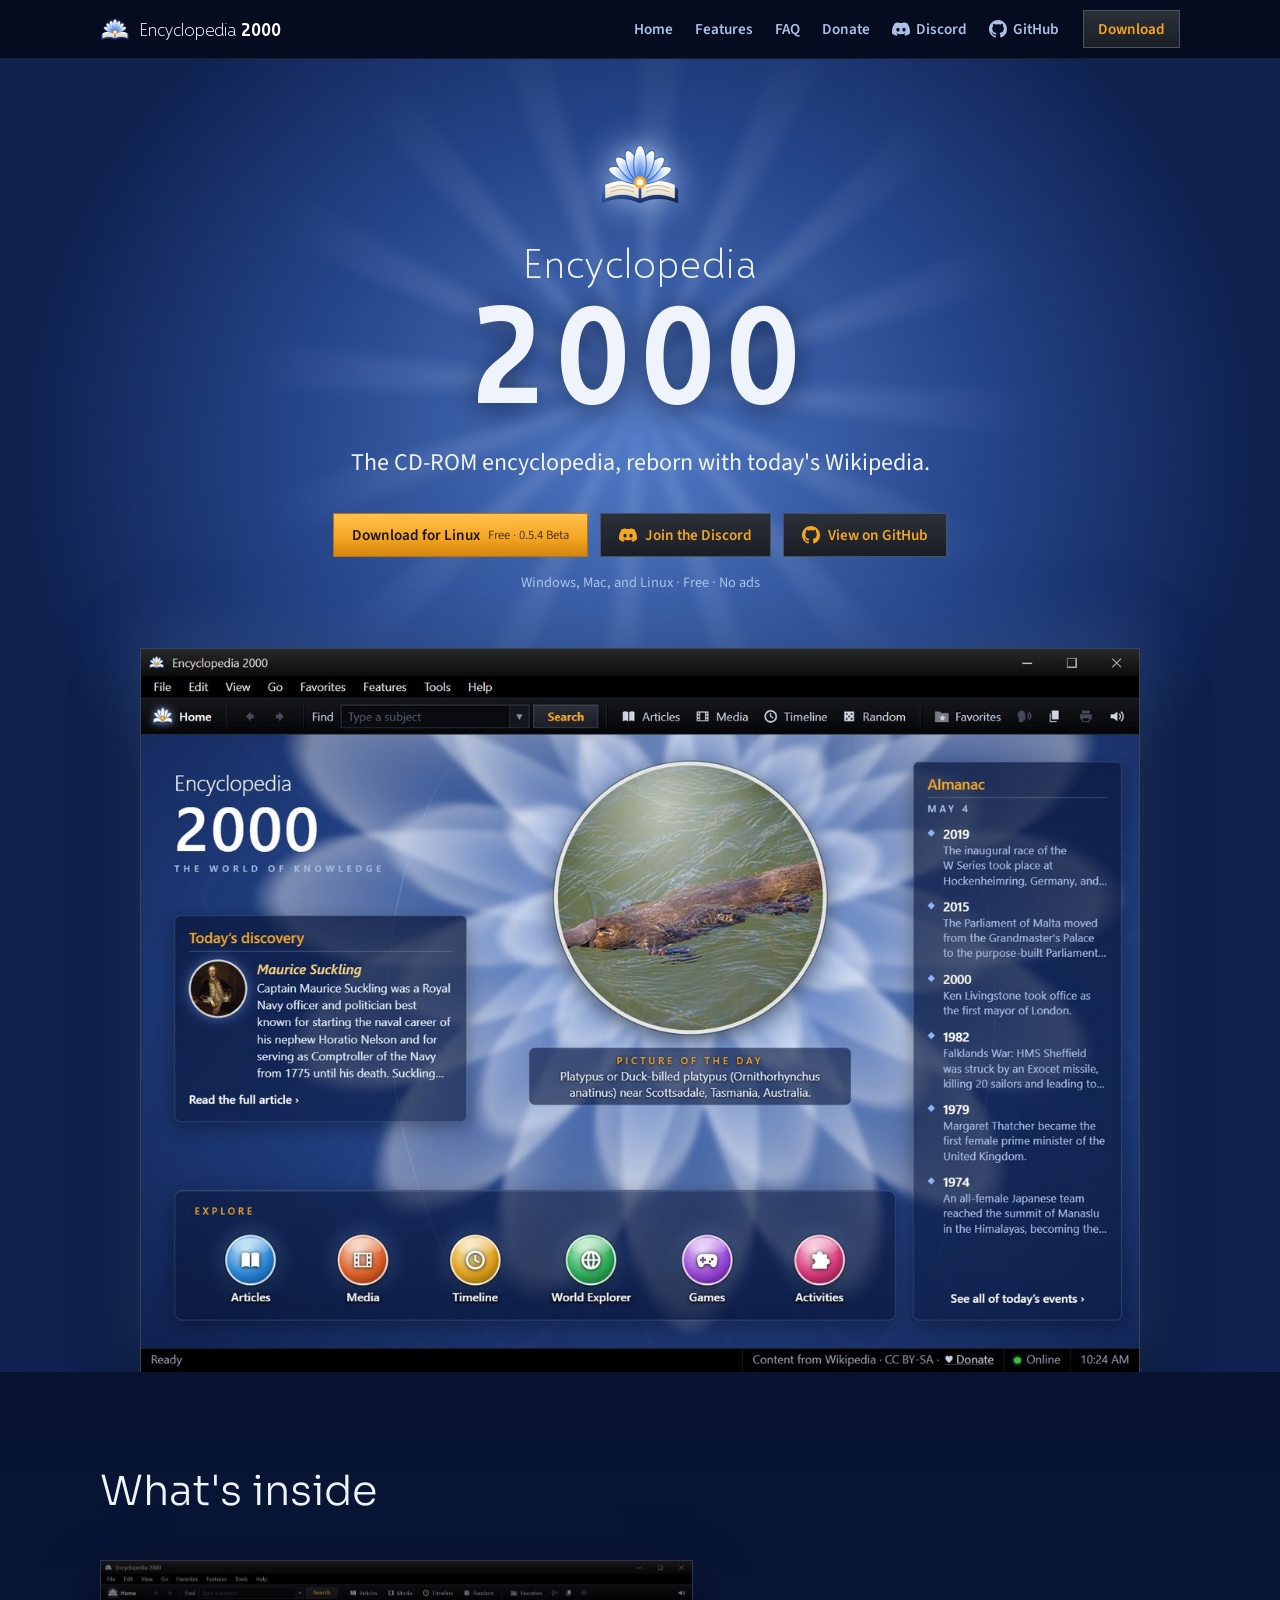
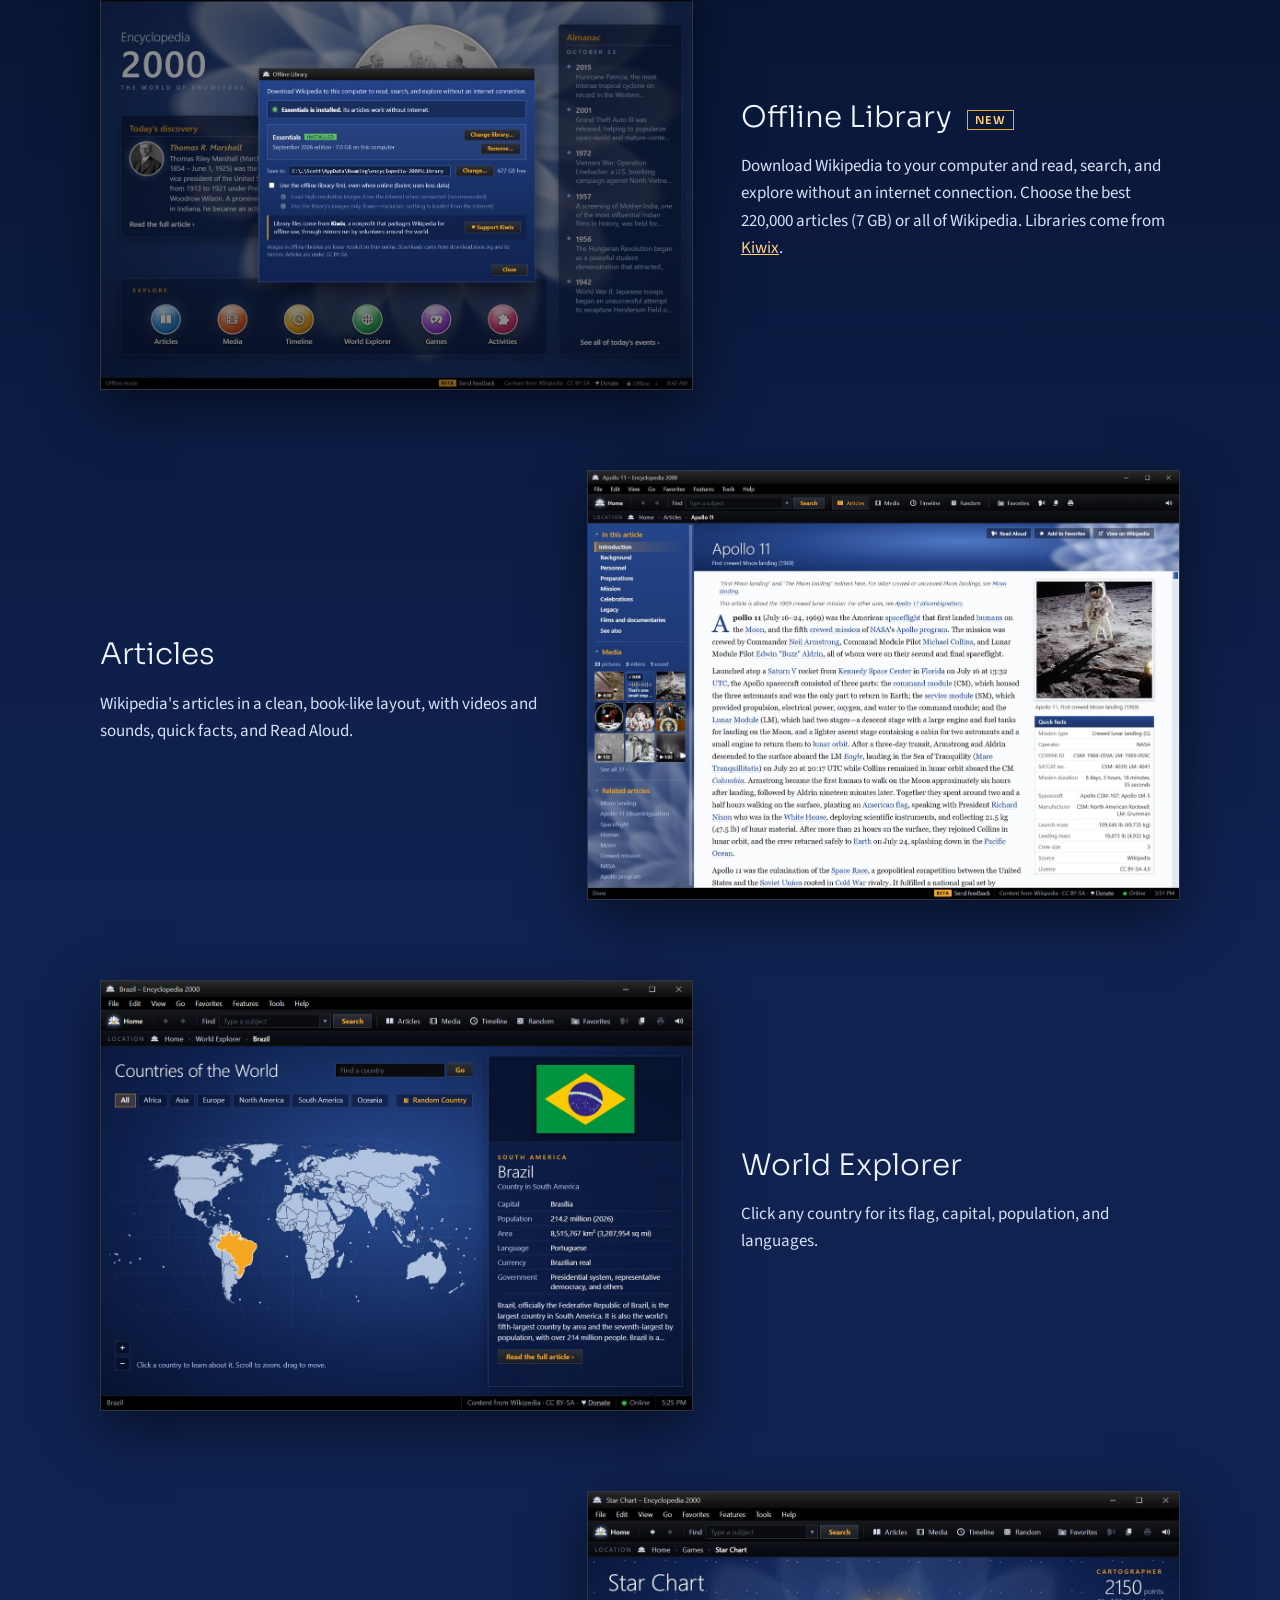
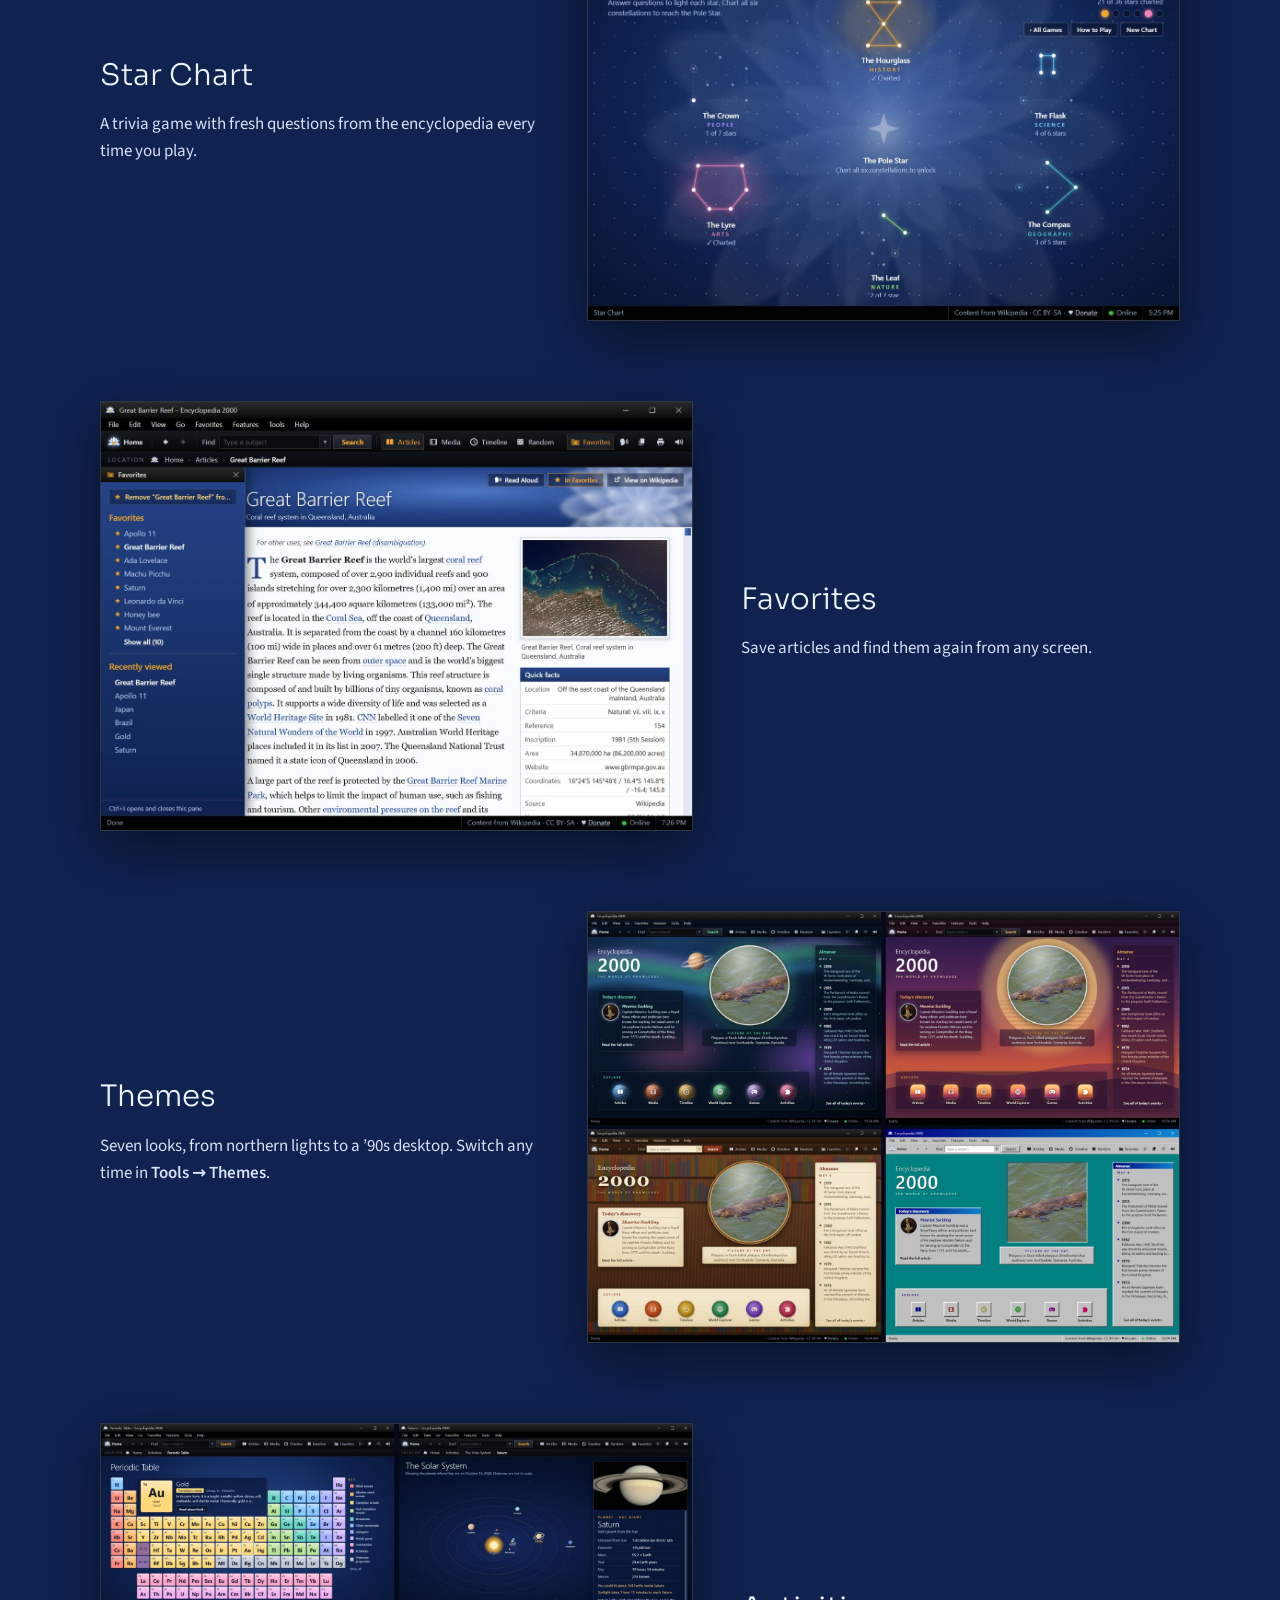
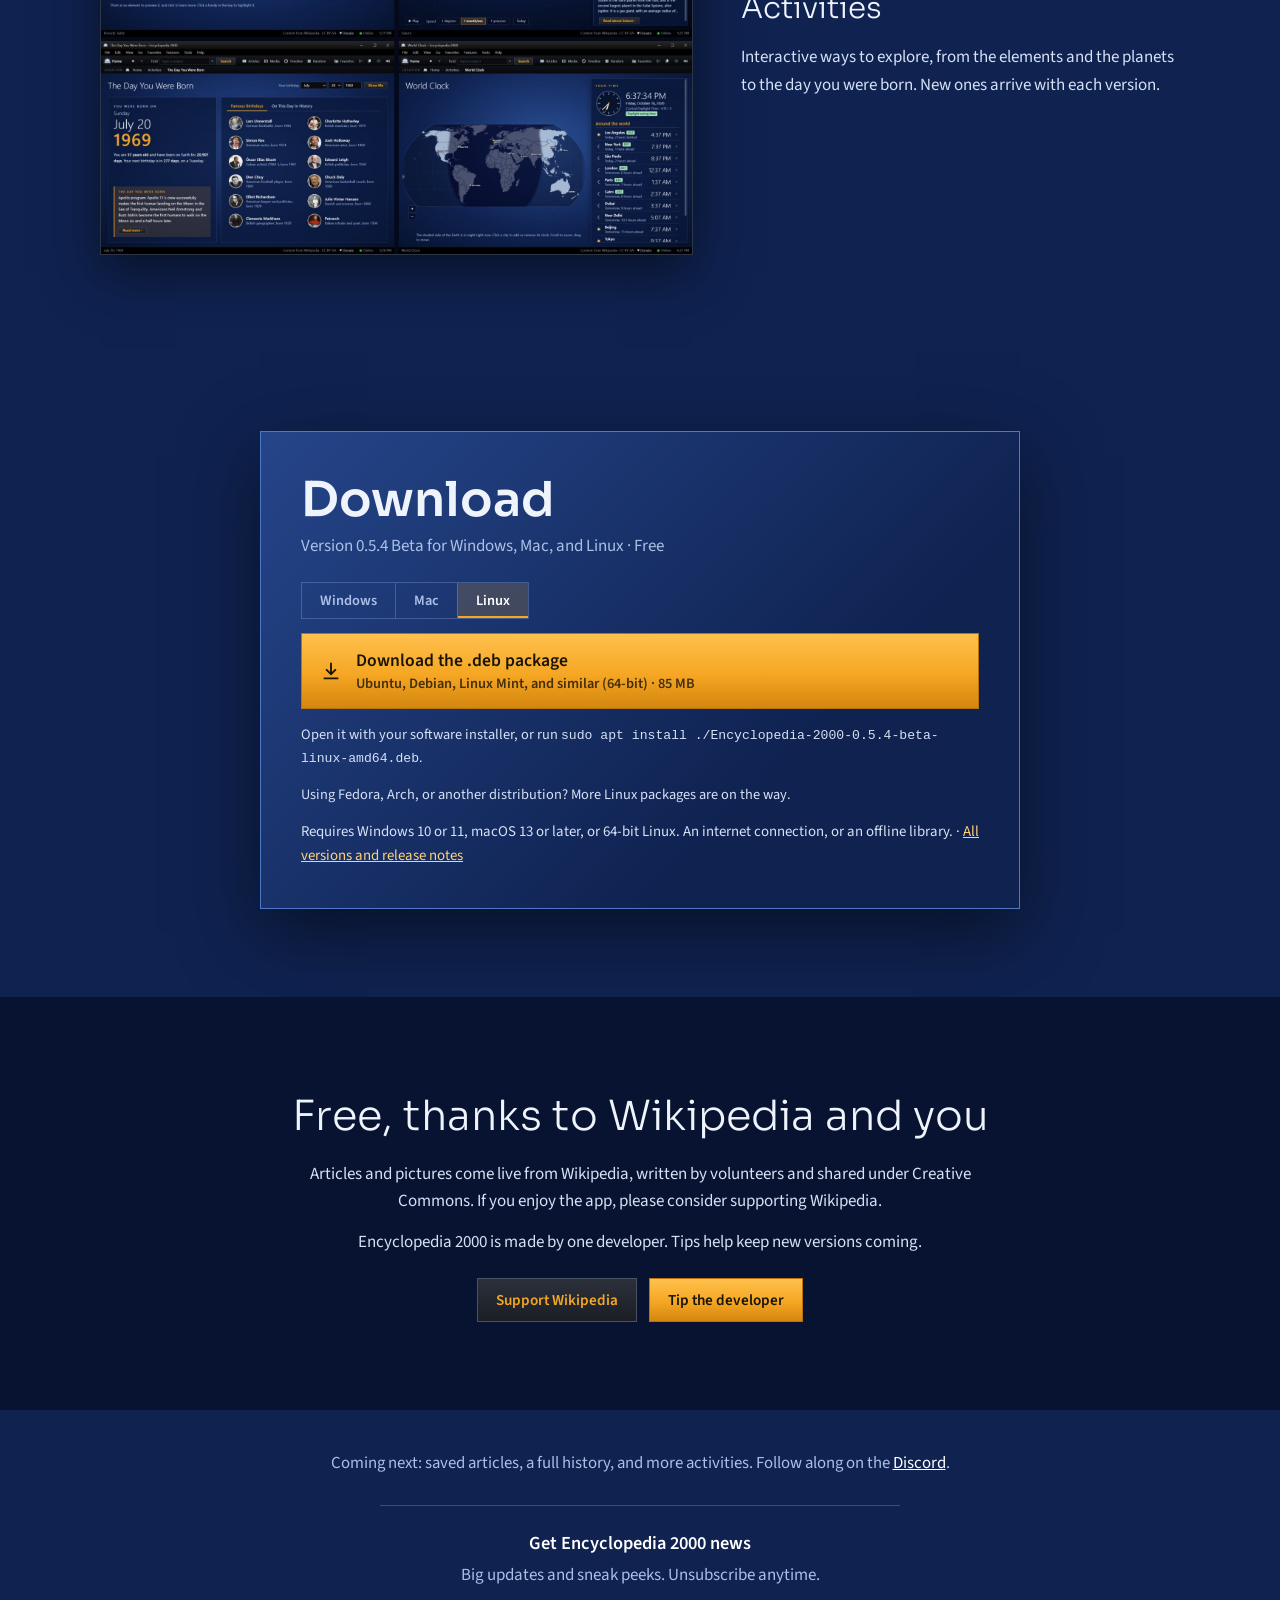
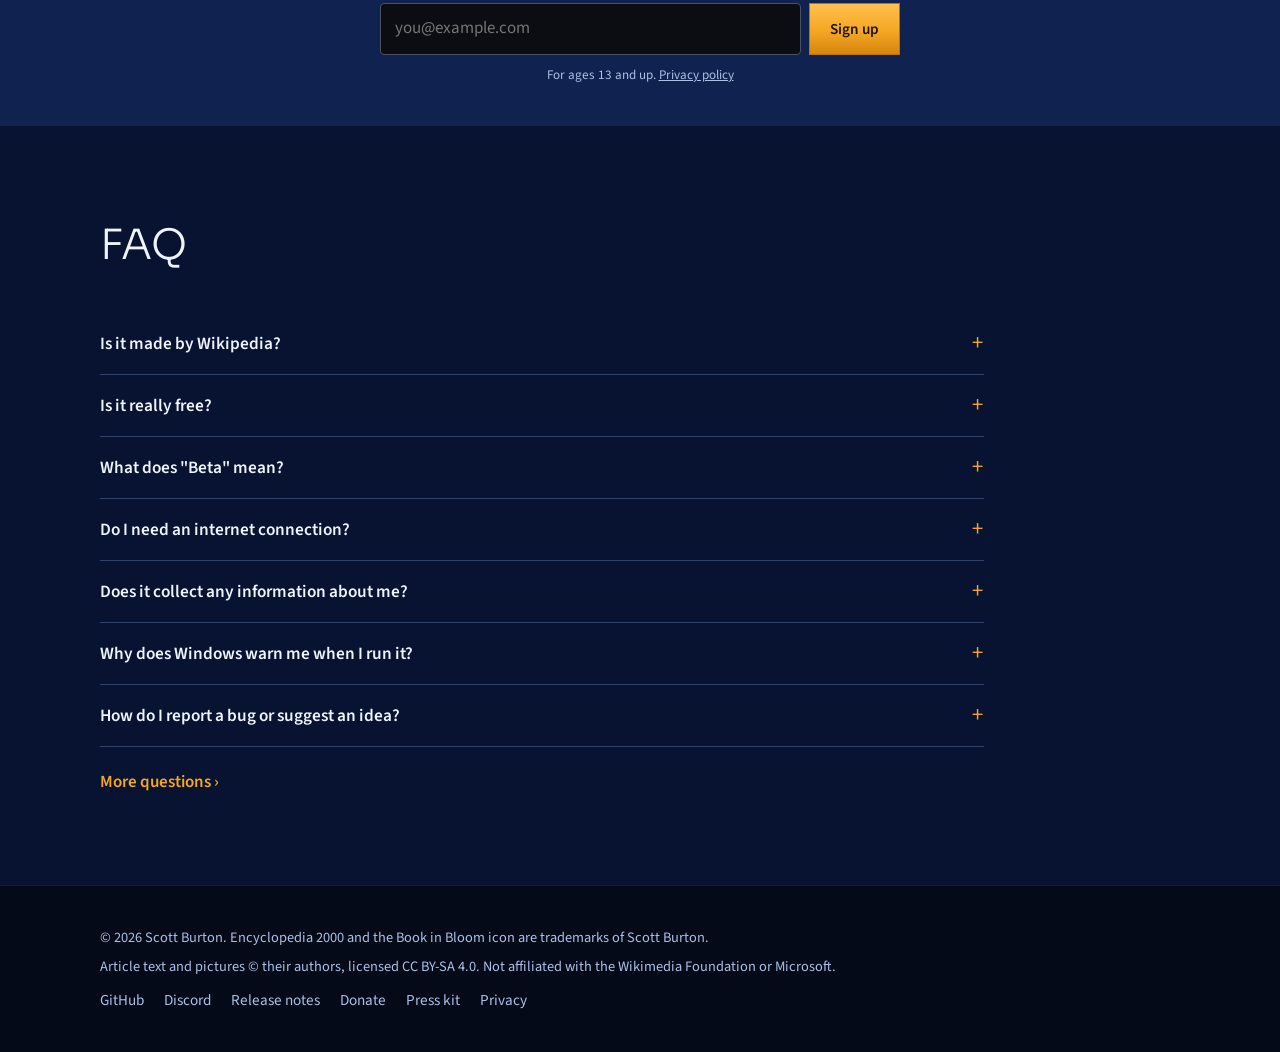
==== index.html @ 644e9de9 "Version 0.5.4: download links (each download's size is unchanged), and the privacy policy on news an" ====
<!doctype html>
<html lang="en">
<head>
<meta charset="utf-8">
<meta name="viewport" content="width=device-width, initial-scale=1">
<link rel="canonical" href="https://encyclopedia2000.com/">
<title>Encyclopedia 2000 — a free desktop encyclopedia for Windows, Mac, and Linux</title>
<meta name="description" content="A free desktop encyclopedia for Windows, Mac, and Linux, inspired by the CD-ROM reference software of the early 2000s and powered by today's Wikipedia. Free, with no ads, accounts, or tracking in the app.">
<meta property="og:title" content="Encyclopedia 2000">
<meta property="og:description" content="A free desktop encyclopedia for Windows, Mac, and Linux, inspired by the CD-ROM reference software of the early 2000s and powered by today's Wikipedia.">
<meta property="og:image" content="https://encyclopedia2000.com/images/home.jpg">
<meta property="og:url" content="https://encyclopedia2000.com/">
<meta name="twitter:card" content="summary_large_image">
<link rel="icon" href="images/icon-small.svg" type="image/svg+xml">
<link rel="alternate icon" href="favicon.ico">
<link rel="stylesheet" href="site.css?v=14">
</head>
<body>

<header>
  <div class="wrap">
    <a class="brand" href="/"><img src="images/icon.svg" alt=""><span>Encyclopedia <b>2000</b></span></a>
    <nav aria-label="Sections">
      <a href="/">Home</a>
      <a href="#features">Features</a>
      <a href="#faq">FAQ</a>
      <a href="https://donate.encyclopedia2000.com">Donate</a>
      <a class="ghlink" href="https://discord.encyclopedia2000.com" title="Join the Encyclopedia 2000 Discord"><svg class="gh" viewBox="0 0 24 24" aria-hidden="true"><path d="M20.317 4.3698a19.7913 19.7913 0 00-4.8851-1.5152.0741.0741 0 00-.0785.0371c-.211.3753-.4447.8648-.6083 1.2495-1.8447-.2762-3.68-.2762-5.4868 0-.1636-.3933-.4058-.8742-.6177-1.2495a.077.077 0 00-.0785-.037 19.7363 19.7363 0 00-4.8852 1.515.0699.0699 0 00-.0321.0277C.5334 9.0458-.319 13.5799.0992 18.0578a.0824.0824 0 00.0312.0561c2.0528 1.5076 4.0413 2.4228 5.9929 3.0294a.0777.0777 0 00.0842-.0276c.4616-.6304.8731-1.2952 1.226-1.9942a.076.076 0 00-.0416-.1057c-.6528-.2476-1.2743-.5495-1.8722-.8923a.077.077 0 01-.0076-.1277c.1258-.0943.2517-.1923.3718-.2914a.0743.0743 0 01.0776-.0105c3.9278 1.7933 8.18 1.7933 12.0614 0a.0739.0739 0 01.0785.0095c.1202.099.246.1981.3728.2924a.077.077 0 01-.0066.1276 12.2986 12.2986 0 01-1.873.8914.0766.0766 0 00-.0407.1067c.3604.698.7719 1.3628 1.225 1.9932a.076.076 0 00.0842.0286c1.961-.6067 3.9495-1.5219 6.0023-3.0294a.077.077 0 00.0313-.0552c.5004-5.177-.8382-9.6739-3.5485-13.6604a.061.061 0 00-.0312-.0286zM8.02 15.3312c-1.1825 0-2.1569-1.0857-2.1569-2.419 0-1.3332.9555-2.4189 2.157-2.4189 1.2108 0 2.1757 1.0952 2.1568 2.419 0 1.3332-.9555 2.4189-2.1569 2.4189zm7.9748 0c-1.1825 0-2.1569-1.0857-2.1569-2.419 0-1.3332.9554-2.4189 2.1569-2.4189 1.2108 0 2.1757 1.0952 2.1568 2.419 0 1.3332-.946 2.4189-2.1568 2.4189Z"/></svg>Discord</a>
      <a class="ghlink" href="https://github.com/sburton0/encyclopedia-2000" title="Encyclopedia 2000 on GitHub"><svg class="gh" viewBox="0 0 16 16" aria-hidden="true"><path d="M8 0C3.58 0 0 3.58 0 8c0 3.54 2.29 6.53 5.47 7.59.4.07.55-.17.55-.38 0-.19-.01-.82-.01-1.49-2.01.37-2.53-.49-2.69-.94-.09-.23-.48-.94-.82-1.13-.28-.15-.68-.52-.01-.53.63-.01 1.08.58 1.23.82.72 1.21 1.87.87 2.33.66.07-.52.28-.87.51-1.07-1.78-.2-3.64-.89-3.64-3.95 0-.87.31-1.59.82-2.15-.08-.2-.36-1.02.08-2.12 0 0 .67-.21 2.2.82.64-.18 1.32-.27 2-.27.68 0 1.36.09 2 .27 1.53-1.04 2.2-.82 2.2-.82.44 1.1.16 1.92.08 2.12.51.56.82 1.27.82 2.15 0 3.07-1.87 3.75-3.65 3.95.29.25.54.73.54 1.48 0 1.07-.01 1.93-.01 2.2 0 .21.15.46.55.38A8.013 8.013 0 0 0 16 8c0-4.42-3.58-8-8-8z"/></svg>GitHub</a>
    </nav>
    <a class="btn" href="#download">Download</a>
  </div>
</header>

<main id="top">
  <div class="hero">
    <div class="wrap">
      <img class="mark" src="images/icon.svg" alt="">
      <h1><span class="e">Encyclopedia</span><span class="y">2000</span></h1>
      <p class="lede">The CD-ROM encyclopedia, reborn with today's Wikipedia.</p>
      <div class="ctas">
        <a class="btn primary" href="#download" id="hero-dl"><span>Download <span id="hero-os">for Windows</span></span> <small>Free · 0.5.4 Beta</small></a>
        <a class="btn" href="https://discord.encyclopedia2000.com"><svg class="gh" viewBox="0 0 24 24" aria-hidden="true"><path d="M20.317 4.3698a19.7913 19.7913 0 00-4.8851-1.5152.0741.0741 0 00-.0785.0371c-.211.3753-.4447.8648-.6083 1.2495-1.8447-.2762-3.68-.2762-5.4868 0-.1636-.3933-.4058-.8742-.6177-1.2495a.077.077 0 00-.0785-.037 19.7363 19.7363 0 00-4.8852 1.515.0699.0699 0 00-.0321.0277C.5334 9.0458-.319 13.5799.0992 18.0578a.0824.0824 0 00.0312.0561c2.0528 1.5076 4.0413 2.4228 5.9929 3.0294a.0777.0777 0 00.0842-.0276c.4616-.6304.8731-1.2952 1.226-1.9942a.076.076 0 00-.0416-.1057c-.6528-.2476-1.2743-.5495-1.8722-.8923a.077.077 0 01-.0076-.1277c.1258-.0943.2517-.1923.3718-.2914a.0743.0743 0 01.0776-.0105c3.9278 1.7933 8.18 1.7933 12.0614 0a.0739.0739 0 01.0785.0095c.1202.099.246.1981.3728.2924a.077.077 0 01-.0066.1276 12.2986 12.2986 0 01-1.873.8914.0766.0766 0 00-.0407.1067c.3604.698.7719 1.3628 1.225 1.9932a.076.076 0 00.0842.0286c1.961-.6067 3.9495-1.5219 6.0023-3.0294a.077.077 0 00.0313-.0552c.5004-5.177-.8382-9.6739-3.5485-13.6604a.061.061 0 00-.0312-.0286zM8.02 15.3312c-1.1825 0-2.1569-1.0857-2.1569-2.419 0-1.3332.9555-2.4189 2.157-2.4189 1.2108 0 2.1757 1.0952 2.1568 2.419 0 1.3332-.9555 2.4189-2.1569 2.4189zm7.9748 0c-1.1825 0-2.1569-1.0857-2.1569-2.419 0-1.3332.9554-2.4189 2.1569-2.4189 1.2108 0 2.1757 1.0952 2.1568 2.419 0 1.3332-.946 2.4189-2.1568 2.4189Z"/></svg>Join the Discord</a>
        <a class="btn" href="https://github.com/sburton0/encyclopedia-2000"><svg class="gh" viewBox="0 0 16 16" aria-hidden="true"><path d="M8 0C3.58 0 0 3.58 0 8c0 3.54 2.29 6.53 5.47 7.59.4.07.55-.17.55-.38 0-.19-.01-.82-.01-1.49-2.01.37-2.53-.49-2.69-.94-.09-.23-.48-.94-.82-1.13-.28-.15-.68-.52-.01-.53.63-.01 1.08.58 1.23.82.72 1.21 1.87.87 2.33.66.07-.52.28-.87.51-1.07-1.78-.2-3.64-.89-3.64-3.95 0-.87.31-1.59.82-2.15-.08-.2-.36-1.02.08-2.12 0 0 .67-.21 2.2.82.64-.18 1.32-.27 2-.27.68 0 1.36.09 2 .27 1.53-1.04 2.2-.82 2.2-.82.44 1.1.16 1.92.08 2.12.51.56.82 1.27.82 2.15 0 3.07-1.87 3.75-3.65 3.95.29.25.54.73.54 1.48 0 1.07-.01 1.93-.01 2.2 0 .21.15.46.55.38A8.013 8.013 0 0 0 16 8c0-4.42-3.58-8-8-8z"/></svg>View on GitHub</a>
      </div>
      <p class="meta">Windows, Mac, and Linux · Free · No ads</p>
      <div class="frame"><img src="images/home.jpg" alt="The Encyclopedia 2000 Home screen, with the Picture of the Day, today's featured article, an almanac of events from this date, and the Explore shelf" width="1283" height="930"></div>
    </div>
  </div>

  <section class="features" id="features">
    <div class="wrap">
      <div class="head">
        <h2>What's inside</h2>
      </div>

      <div class="row">
        <button class="shot" data-cap="The Offline Library: download Wikipedia, then read and search it without an internet connection."><img src="images/offline-library.jpg" alt="The Offline Library window with the Essentials library installed, over the Home screen in Offline mode" loading="lazy" width="1283" height="930"></button>
        <div>
          <h3>Offline Library <span class="new">New</span></h3>
          <p>Download Wikipedia to your computer and read, search, and explore without an internet connection. Choose the best 220,000 articles (7&nbsp;GB) or all of Wikipedia. Libraries come from <a href="https://kiwix.org">Kiwix</a>.</p>
        </div>
      </div>

      <div class="row flip">
        <button class="shot" data-cap="Articles open with a contents rail, a Media box of pictures, videos, and sounds, and quick facts."><img src="images/article.jpg" alt="The Apollo 11 article" loading="lazy" width="1283" height="930"></button>
        <div>
          <h3>Articles</h3>
          <p>Wikipedia's articles in a clean, book-like layout, with videos and sounds, quick facts, and Read Aloud.</p>
        </div>
      </div>

      <div class="row">
        <button class="shot" data-cap="World Explorer: 237 countries and territories, with facts live from Wikidata."><img src="images/world-explorer.jpg" alt="World Explorer with Brazil selected" loading="lazy" width="1283" height="930"></button>
        <div>
          <h3>World Explorer</h3>
          <p>Click any country for its flag, capital, population, and languages.</p>
        </div>
      </div>

      <div class="row flip">
        <button class="shot" data-cap="Star Chart: light the stars of six constellations by answering questions."><img src="images/star-chart.jpg" alt="The Star Chart game, partly charted" loading="lazy" width="1283" height="930"></button>
        <div>
          <h3>Star Chart</h3>
          <p>A trivia game with fresh questions from the encyclopedia every time you play.</p>
        </div>
      </div>

      <div class="row">
        <button class="shot" data-cap="Favorites open in a pane over any screen."><img src="images/favorites.jpg" alt="The Favorites pane open over the Great Barrier Reef article" loading="lazy" width="1283" height="930"></button>
        <div>
          <h3>Favorites</h3>
          <p>Save articles and find them again from any screen.</p>
        </div>
      </div>

      <div class="row flip">
        <button class="shot" data-cap="Four of the seven themes: Aurora, Sunset, Library, and Classic Gray."><img src="images/themes-grid.jpg" alt="The Home screen in four themes: Aurora, Sunset, Library, and Classic Gray" loading="lazy" width="1600" height="1164"></button>
        <div>
          <h3>Themes</h3>
          <p>Seven looks, from northern lights to a ’90s desktop. Switch any time in <b>Tools → Themes</b>.</p>
        </div>
      </div>

      <div class="row">
        <button class="shot" data-cap="Activities: the Periodic Table, the Solar System, The Day You Were Born, and the World Clock."><img src="images/activities-grid.jpg" alt="Four activities: the Periodic Table, the Solar System, The Day You Were Born, and the World Clock" loading="lazy" width="1600" height="1164"></button>
        <div>
          <h3>Activities</h3>
          <p>Interactive ways to explore, from the elements and the planets to the day you were born. New ones arrive with each version.</p>
        </div>
      </div>
    </div>
  </section>

  <section id="download">
    <div class="wrap">
      <div class="box single">
        <div>
          <h2 class="big">Download</h2>
          <p class="sub">Version 0.5.4 Beta for Windows, Mac, and Linux · Free</p>
          <div class="topc on-phone">
            <p>Encyclopedia 2000 runs on computers. Send yourself the link to download it later.</p>
            <div class="dl">
              <button type="button" class="btn primary" id="send-self"><svg viewBox="0 0 24 24" aria-hidden="true"><path d="M12 2l4.5 4.5-1.4 1.4L13 5.8V15h-2V5.8L8.9 7.9 7.5 6.5zM5 11h3v2H6v7h12v-7h-2v-2h3a1 1 0 0 1 1 1v9a1 1 0 0 1-1 1H5a1 1 0 0 1-1-1v-9a1 1 0 0 1 1-1z"/></svg><div><b>Send to myself</b><span>By email, text, or a notes app</span></div></button>
              <button type="button" class="btn" id="copy-link"><svg viewBox="0 0 24 24" aria-hidden="true"><path d="M8 3h11a1 1 0 0 1 1 1v13h-2V5H8zM4 7h11a1 1 0 0 1 1 1v12a1 1 0 0 1-1 1H4a1 1 0 0 1-1-1V8a1 1 0 0 1 1-1zm1 2v10h9V9z"/></svg><div><b id="copy-label">Copy link</b><span>encyclopedia2000.com</span></div></button>
            </div>
            <button type="button" class="more-dl" id="dl-anyway" aria-expanded="false">Download the files anyway ›</button>

          </div>
          <div class="on-pc">
            <p class="note on-phone phone-warn">These files run on a computer, not a phone or tablet.</p>
            <div class="os-tabs" role="tablist" aria-label="Choose your computer">
              <button type="button" role="tab" data-os="win">Windows</button>
              <button type="button" role="tab" data-os="mac">Mac</button>
              <button type="button" role="tab" data-os="linux">Linux</button>
            </div>
            <div class="dl" data-os="win">
              <a class="btn primary" href="https://github.com/sburton0/encyclopedia-2000/releases/download/v0.5.4-beta/Encyclopedia-2000-Installer-0.5.4-beta.exe"><svg viewBox="0 0 24 24" aria-hidden="true"><path d="M11 3h2v10.2l3.6-3.6 1.4 1.4-6 6-6-6 1.4-1.4 3.6 3.6zM4 19h16v2H4z"/></svg><div><b>Download the installer</b><span>Recommended · updates automatically · 111 MB</span></div></a>
              <a class="btn" href="https://github.com/sburton0/encyclopedia-2000/releases/download/v0.5.4-beta/Encyclopedia-2000-Portable-0.5.4-beta.exe"><svg viewBox="0 0 24 24" aria-hidden="true"><path d="M11 3h2v10.2l3.6-3.6 1.4 1.4-6 6-6-6 1.4-1.4 3.6 3.6zM4 19h16v2H4z"/></svg><div><b>Download the portable version</b><span>No installation needed · 110 MB</span></div></a>
            </div>
            <div class="dl" data-os="mac" hidden>
              <a class="btn primary" href="https://github.com/sburton0/encyclopedia-2000/releases/download/v0.5.4-beta/Encyclopedia-2000-0.5.4-beta.dmg"><svg viewBox="0 0 24 24" aria-hidden="true"><path d="M11 3h2v10.2l3.6-3.6 1.4 1.4-6 6-6-6 1.4-1.4 3.6 3.6zM4 19h16v2H4z"/></svg><div><b>Download for Mac</b><span>Apple Silicon and Intel · updates automatically · 220 MB</span></div></a>
              <p class="note">Open the file and drag Encyclopedia 2000 to Applications. Have version 0.4.1 or 0.4.2? Download 0.5 here once (those versions can’t update themselves); updates are automatic again from 0.5 on.</p>
            </div>
            <div class="dl" data-os="linux" hidden>
              <a class="btn primary" href="https://github.com/sburton0/encyclopedia-2000/releases/download/v0.5.4-beta/Encyclopedia-2000-0.5.4-beta-linux-amd64.deb"><svg viewBox="0 0 24 24" aria-hidden="true"><path d="M11 3h2v10.2l3.6-3.6 1.4 1.4-6 6-6-6 1.4-1.4 3.6 3.6zM4 19h16v2H4z"/></svg><div><b>Download the .deb package</b><span>Ubuntu, Debian, Linux Mint, and similar (64-bit) · 85 MB</span></div></a>
              <p class="note">Open it with your software installer, or run <code>sudo apt install ./Encyclopedia-2000-0.5.4-beta-linux-amd64.deb</code>.</p>
              <p class="note">Using Fedora, Arch, or another distribution? More Linux packages are on the way.</p>
            </div>
            <p class="note">Requires Windows 10 or 11, macOS 13 or later, or 64-bit Linux. An internet connection, or an offline library. · <a href="https://github.com/sburton0/encyclopedia-2000/releases">All versions and release notes</a></p>
          </div>
        </div>
      </div>
    </div>
  </section>

  <section class="wiki single" id="wikipedia">
    <div class="wrap">
      <div class="copy">
        <h2>Free, thanks to Wikipedia and you</h2>
        <p>Articles and pictures come live from Wikipedia, written by volunteers and shared under Creative Commons. If you enjoy the app, please consider supporting Wikipedia.</p>
        <p>Encyclopedia 2000 is made by one developer. Tips help keep new versions coming.</p>
        <div class="tipbtns"><a class="btn" href="https://donate.wikimedia.org/">Support Wikipedia</a> <a class="btn primary" href="https://donate.encyclopedia2000.com">Tip the developer</a></div>
      </div>
    </div>
  </section>

  <section id="next">
    <div class="wrap">
      <p class="next-line">Coming next: saved articles, a full history, and more activities. Follow along on the <a href="https://discord.encyclopedia2000.com">Discord</a>.</p>
      <div class="news">
        <h3>Get Encyclopedia 2000 news</h3>
        <p>Big updates and sneak peeks. Unsubscribe anytime.</p>
        <form action="https://app.kit.com/forms/10096530/subscriptions" method="post" novalidate>
          <input type="hidden" name="fields[beta_news]" value="yes">
          <input type="email" name="email_address" required placeholder="you@example.com" aria-label="Email address" autocomplete="email" aria-describedby="news-err">
          <button class="btn primary" type="submit">Sign up</button>
        </form>
        <p class="err" id="news-err" role="alert" hidden></p>
        <p class="fine">For ages 13 and up. <a href="/privacy/#signup">Privacy policy</a></p>
      </div>
    </div>
  </section>

  <section id="faq" class="wiki">
    <div class="wrap" style="display:block">
      <div class="head"><h2>FAQ</h2></div>
      <div class="faq">
        <details><summary>Is it made by Wikipedia?</summary><p>No. Encyclopedia 2000 is an independent project by one developer. It isn't affiliated with or endorsed by Wikipedia or the Wikimedia Foundation; it shows Wikipedia's freely licensed articles and credits them. To support Wikipedia itself, <a href="https://donate.wikimedia.org/">donate to the Wikimedia Foundation</a>.</p></details>
        <details><summary>Is it really free?</summary><p>Yes. No ads, purchases, subscriptions, or accounts. If you'd like to help, you can <a href="https://donate.wikimedia.org/">donate to Wikipedia</a> or <a href="https://donate.encyclopedia2000.com">tip the developer</a>.</p></details>
        <details><summary>What does "Beta" mean?</summary><p>Encyclopedia 2000 is still being built. New features arrive often, and you may run into the occasional rough edge. On Windows and Mac, updates download and install by themselves. If something isn't working, use <b>Help → Send Feedback</b> in the app.</p></details>
        <details><summary>Do I need an internet connection?</summary><p>Not if you download an offline library. Normally, articles and pictures come live from Wikipedia. In <b>Tools → Offline Library</b> you can download Wikipedia to your computer (the best 220,000 articles in 7 GB, or all of it) and read, search, and explore without the internet. Videos, sounds, and a few live features still need a connection.</p></details>
        <details><summary>Does it collect any information about me?</summary><p>No. Your favorites and settings stay on your computer. Read the <a href="/privacy/">privacy policy</a>.</p></details>
        <details><summary>Why does Windows warn me when I run it?</summary><p>Windows SmartScreen warns about apps it hasn't seen many people download yet, which happens with each new version for its first days. Encyclopedia 2000 is signed by its publisher. If you see "Windows protected your PC", click <b>More info → Run anyway</b>; your browser may also ask you to keep the download. The warning goes away as more people download the new version.</p></details>
        <details><summary>How do I report a bug or suggest an idea?</summary><p>Use <b>Help → Send Feedback</b> in the app, join the <a href="https://discord.encyclopedia2000.com">Discord</a>, or use the <a href="https://docs.google.com/forms/d/e/1FAIpQLSfCzlaWDSgLJfiaTmDzbbJ9dW2yQLKUjwxtbEqByurrhiARYg/viewform">feedback form</a>.</p></details>
      </div>
      <p class="morefaq"><a href="/faq/">More questions ›</a></p>
    </div>
  </section>
</main>

<footer>
  <div class="wrap">
    <div>
      <p>© 2026 Scott Burton. Encyclopedia 2000 and the Book in Bloom icon are trademarks of Scott Burton.</p>
      <p>Article text and pictures © their authors, licensed CC BY-SA 4.0. Not affiliated with the Wikimedia Foundation or Microsoft.</p>
    </div>
    <nav aria-label="More">
      <a href="https://github.com/sburton0/encyclopedia-2000">GitHub</a>
      <a href="https://discord.encyclopedia2000.com">Discord</a>
      <a href="https://github.com/sburton0/encyclopedia-2000/releases">Release notes</a>
      <a href="https://donate.encyclopedia2000.com">Donate</a>
      <a href="/press/">Press kit</a>
      <a href="/privacy/">Privacy</a>
    </nav>
  </div>
</footer>

<dialog id="lb" aria-label="Screenshot">
  <button type="button" id="lb-x" aria-label="Close">×</button>
  <img id="lb-img" alt="">
  <p id="lb-cap"></p>
</dialog>

<script>
  // Phones and tablets can't run the app, so show a way to send the download link to yourself instead.
  // Everything happens on the visitor's device; nothing is sent to this site.
  const isPhone = /Android|iPhone|iPad|iPod/i.test(navigator.userAgent) || (navigator.platform === 'MacIntel' && navigator.maxTouchPoints > 1);
  if (isPhone) document.documentElement.classList.add('phone');
  const LINK = 'https://encyclopedia2000.com/#download';
  const MESSAGE = 'Download Encyclopedia 2000 on my computer: ' + LINK;
  document.getElementById('send-self').addEventListener('click', async () => {
    if (navigator.share) {
      try { await navigator.share({ title: 'Encyclopedia 2000', text: 'Download Encyclopedia 2000 on my computer', url: LINK }); return; }
      catch (e) { if (e.name === 'AbortError') return; }
    }
    location.href = 'mailto:?subject=' + encodeURIComponent('Encyclopedia 2000 for my computer') + '&body=' + encodeURIComponent(MESSAGE);
  });
  document.getElementById('copy-link').addEventListener('click', async () => {
    const label = document.getElementById('copy-label');
    try { await navigator.clipboard.writeText(LINK); label.textContent = 'Copied!'; }
    catch { label.textContent = 'encyclopedia2000.com'; }
    setTimeout(() => { label.textContent = 'Copy link'; }, 2500);
  });

  // Show the download for the visitor's computer first; the tabs switch to the others.
  const OS_NAMES = { win: 'Windows', mac: 'Mac', linux: 'Linux' };
  const guess = /Mac/i.test(navigator.platform || navigator.userAgent) ? 'mac' : /Linux|X11|CrOS/i.test(navigator.userAgent) && !/Android/i.test(navigator.userAgent) ? 'linux' : 'win';
  const showOS = (os) => {
    document.querySelectorAll('.os-tabs button').forEach((b) => b.setAttribute('aria-selected', b.dataset.os === os));
    document.querySelectorAll('.dl[data-os]').forEach((d) => { d.hidden = d.dataset.os !== os; });
  };
  document.querySelectorAll('.os-tabs button').forEach((b) => b.addEventListener('click', () => showOS(b.dataset.os)));
  showOS(guess);
  document.getElementById('hero-os').textContent = 'for ' + OS_NAMES[guess];
  // Phones can't run the app, so the top button leads to the "send the link to your computer" panel instead.
  if (isPhone) document.querySelector('#hero-dl > span').textContent = 'Get it for your computer';

  // On a phone, the downloads are tucked away; "Download the files anyway" shows them (to save to a cloud drive, say).
  document.getElementById('dl-anyway').addEventListener('click', (e) => {
    document.documentElement.classList.add('show-dl');
    e.currentTarget.setAttribute('aria-expanded', 'true');
  });

  // Click any screenshot to see it full size.
  const lb = document.getElementById('lb');
  document.querySelectorAll('.shot').forEach((b) => b.addEventListener('click', () => {
    const img = b.querySelector('img');
    document.getElementById('lb-img').src = img.src;
    document.getElementById('lb-img').alt = img.alt;
    document.getElementById('lb-cap').textContent = b.dataset.cap || img.alt;
    if (lb.showModal) lb.showModal();
  }));
  document.getElementById('lb-x').addEventListener('click', () => lb.close());
  lb.addEventListener('click', (e) => { if (e.target === lb) lb.close(); });
  // News sign-up: check the address before sending it to Kit, as on the beta page: something@, then a domain with a
  // dot and an ending (gmail.com).
  const news = document.querySelector('.news form'), newsEmail = news.elements.email_address, newsErr = document.getElementById('news-err');
  const showNewsErr = (msg) => { newsErr.textContent = msg; newsErr.hidden = !msg; newsEmail.setAttribute('aria-invalid', msg ? 'true' : 'false'); };
  news.addEventListener('submit', (e) => {
    newsEmail.value = newsEmail.value.trim();
    const msg = !newsEmail.value ? 'Please enter your email address.'
      : /^[^\s@]+@([a-z0-9-]+\.)+[a-z]{2,}$/i.test(newsEmail.value) ? '' : 'Please enter a valid email address.';
    showNewsErr(msg);
    if (msg) { e.preventDefault(); newsEmail.focus(); }
  });
  newsEmail.addEventListener('input', () => { if (!newsErr.hidden) showNewsErr(''); });
</script>
</body>
</html>
---- site.css ----
/* encyclopedia2000.com: the app's own night-blue world, deliberately dark-only.
   Home page: a centered hero with the real Home screen, alternating feature rows, an activities grid,
   a Wikipedia credit, a "software box" download panel, and an FAQ. Privacy and Press pages share the header and footer. */
@import url('fonts/fonts.css');
:root {
  --ink-0: #071330;      /* deepest background */
  --ink-1: #0f2250;      /* page background */
  --ink-2: #1c3566;      /* raised panels */
  --ink-3: #25458a;      /* panel edges, highlights */
  --sky: #aac0e6;        /* secondary text */
  --paper: #eef3fc;      /* primary text */
  --orange: #f5a623;     /* the app's accent */
  --gold: #ffd27a;       /* hover accent */
  --edge: rgba(160, 190, 255, .28);
  --display: "Sora", "Segoe UI", system-ui, sans-serif;
  --body: "Source Sans 3", "Segoe UI", system-ui, sans-serif;
  --wordmark: "Segoe UI", "Selawik", system-ui, sans-serif; /* the app's own wordmark font */
  --wrap: 1120px;
  color-scheme: dark;
}
* { box-sizing: border-box; }
html { scroll-behavior: smooth; }
@media (prefers-reduced-motion: reduce) { html { scroll-behavior: auto; } *, *::before, *::after { animation: none !important; transition: none !important; } }
html, body { margin: 0; }
body { background: var(--ink-1); color: var(--paper); font: 400 1.0625rem/1.6 var(--body); }
a { color: var(--gold); }
a:hover { color: #fff; }
:focus-visible { outline: 2px solid var(--orange); outline-offset: 3px; }
h1, h2, h3 { font-family: var(--display); text-wrap: balance; margin: 0; }
p { margin: 0; }
.wrap { width: 100%; max-width: var(--wrap); margin-inline: auto; padding-inline: 20px; }

/* ---------- header ---------- */
header { position: sticky; top: env(safe-area-inset-top, 0px); z-index: 10; background: rgba(5, 10, 24, .86); backdrop-filter: blur(8px); border-bottom: 1px solid rgba(255, 255, 255, .08); }
header .wrap { display: flex; align-items: center; gap: 24px; height: 58px; }
.brand { display: flex; align-items: center; gap: 10px; color: #fff; text-decoration: none; font: 300 1.1rem var(--wordmark); white-space: nowrap; }
.brand img { width: 30px; height: 30px; }
.brand b { font-weight: 600; }
nav { display: flex; gap: 22px; margin-left: auto; }
@media (max-width: 1060px) { header nav { gap: 16px; } }
nav a { color: var(--sky); text-decoration: none; font-weight: 600; font-size: .95rem; }
nav a:hover { color: #fff; }
.btn { display: inline-flex; align-items: center; gap: 8px; padding: 10px 18px; border: 1px solid #4a5262; background: linear-gradient(#2b303a, #1b1e25);
       color: var(--orange); font: 600 .95rem var(--body); text-decoration: none; white-space: nowrap; cursor: pointer; }
.btn:hover { border-color: var(--orange); background: #333a48; color: var(--orange); }
.btn.primary { background: linear-gradient(#ffc14d, #f5a623 55%, #d4860f); color: #1a1406; border-color: #b8740b; }
.btn.primary:hover { background: linear-gradient(#ffd27a, #ffb52e 55%, #e0920f); color: #1a1406; }
.btn small { font-weight: 400; opacity: .75; }
.btn .gh, .ghlink .gh { width: 18px; height: 18px; fill: currentColor; flex: none; }
.ghlink { display: inline-flex; align-items: center; gap: 6px; }
.hero .lede { font-size: clamp(1.25rem, 3vw, 1.5rem); color: #eef3fc; }
header .btn { padding: 7px 14px; }
@media (max-width: 900px) { header nav { display: none; } header .btn { margin-left: auto; } }

/* ---------- hero ---------- */
.hero { position: relative; overflow: hidden; padding-block: 72px 0; text-align: center;
        background: radial-gradient(ellipse 60% 55% at 50% 30%, #4f78c4 0%, #25458a 45%, transparent 80%), var(--ink-1); }
.hero::before { /* the bloom, drawn with soft petals behind the wordmark */
  content: ""; position: absolute; left: 50%; top: -120px; width: 900px; height: 900px; translate: -50% 0; pointer-events: none; opacity: .32;
  background: repeating-conic-gradient(from 0deg, rgba(220, 232, 255, .55) 0deg 7deg, transparent 7deg 22.5deg);
  -webkit-mask-image: radial-gradient(circle, #000 0, rgba(0, 0, 0, .7) 28%, transparent 62%); mask-image: radial-gradient(circle, #000 0, rgba(0, 0, 0, .7) 28%, transparent 62%);
  filter: blur(6px); animation: turn 120s linear infinite; }
@keyframes turn { to { rotate: 360deg; } }
.hero .wrap { position: relative; }
.mark { width: 84px; height: 84px; margin: 0 auto 18px; filter: drop-shadow(0 0 18px rgba(190, 215, 255, .8)); }
.hero h1 { line-height: 1; font-family: var(--wordmark); }
.hero h1 .e { display: block; font-weight: 300; font-size: clamp(1.7rem, 4vw, 2.5rem); letter-spacing: .03em; }
.hero h1 .y { display: block; font-weight: 600; font-size: clamp(4.2rem, 13vw, 8.5rem); letter-spacing: .06em; text-shadow: 0 4px 30px rgba(5, 15, 45, .7); }
.tag { margin-top: 10px; font: 600 .78rem var(--wordmark); letter-spacing: .5em; color: var(--sky); text-transform: uppercase; }
.lede { max-width: 38em; margin: 26px auto 0; font-size: 1.2rem; color: #dbe5f7; }
.ctas { display: flex; flex-wrap: wrap; justify-content: center; gap: 12px; margin-top: 30px; }
.meta { margin-top: 14px; font-size: .9rem; color: var(--sky); }
.frame { max-width: 1000px; margin: 54px auto 0; border: 1px solid #3a4258; border-bottom: 0; background: #0b0d12;
         box-shadow: 0 -10px 60px rgba(79, 120, 196, .35), 0 30px 80px rgba(0, 0, 0, .6); }
.frame img { display: block; width: 100%; height: auto; }

/* ---------- sections ---------- */
section { padding-block: 88px; }
.head { max-width: 44em; margin-bottom: 44px; }
.head h2 { font-weight: 300; font-size: clamp(1.9rem, 4vw, 2.6rem); line-height: 1.15; margin-top: 8px; }
.head p { margin-top: 14px; color: var(--sky); font-size: 1.1rem; }

/* Feature rows: picture and words side by side, alternating */
.features { background: linear-gradient(var(--ink-0), var(--ink-1) 30%); }
.row { display: grid; grid-template-columns: 1.35fr 1fr; gap: 48px; align-items: center; }
.row + .row { margin-top: 80px; }
.row.flip { grid-template-columns: 1fr 1.35fr; }
.row.flip .shot { order: 2; }
.row > div { min-width: 0; }
.shot { display: block; padding: 0; border: 1px solid var(--edge); background: #000; cursor: zoom-in; box-shadow: 0 18px 50px rgba(0, 0, 0, .5); }
.shot img { display: block; width: 100%; height: auto; }
.row h3 { font-weight: 300; font-size: 1.85rem; margin-top: 6px; }
.row p { margin-top: 12px; color: #d6e1f5; }
.row ul { margin: 16px 0 0; padding: 0; list-style: none; display: grid; gap: 8px; }
.row li { position: relative; padding-left: 22px; color: var(--sky); }
.row li::before { content: ""; position: absolute; left: 4px; top: .62em; width: 7px; height: 7px; rotate: 45deg; background: #7fa6ff; }
@media (max-width: 820px) { .row, .row.flip { grid-template-columns: 1fr; gap: 22px; } .row.flip .shot { order: 0; } }

/* Activities grid */
.grid { display: grid; grid-template-columns: repeat(3, 1fr); gap: 22px; }
@media (max-width: 900px) { .grid { grid-template-columns: repeat(2, 1fr); } }
@media (max-width: 560px) { .grid { grid-template-columns: 1fr; } }
.card { display: flex; flex-direction: column; border: 1px solid var(--edge); background: linear-gradient(rgba(37, 69, 138, .45), rgba(15, 34, 80, .6)); }
.card .shot { border: 0; border-bottom: 1px solid var(--edge); box-shadow: none; }
.card div { padding: 16px 18px 20px; }
.card h3 { font-weight: 600; font-size: 1.05rem; }
.card p { margin-top: 6px; color: var(--sky); font-size: .97rem; }

/* Wikipedia */
.wiki { background: var(--ink-0); }
.wiki .wrap { display: grid; grid-template-columns: 1fr 1fr; gap: 56px; align-items: start; }
.wiki .wrap > div { min-width: 0; }
.wiki h2 { font-weight: 300; font-size: clamp(1.9rem, 4vw, 2.6rem); line-height: 1.15; margin-top: 8px; }
.wiki p + p { margin-top: 14px; }
.wiki .copy p { color: #d6e1f5; }
.facts { border-top: 1px solid var(--edge); }
.facts div { display: flex; justify-content: space-between; gap: 18px; padding: 14px 0; border-bottom: 1px solid var(--edge); }
.facts dt { color: var(--sky); }
.facts dd { margin: 0; text-align: right; font-weight: 600; font-variant-numeric: tabular-nums; }
.wiki .btn { margin-top: 26px; }
@media (max-width: 820px) { .wiki .wrap { grid-template-columns: 1fr; gap: 32px; } }

/* Download: a software-box style panel */
.box { display: grid; grid-template-columns: 1.2fr 1fr; border: 1px solid #4f78c4; background: linear-gradient(135deg, #25458a, #0f2250 70%); box-shadow: 0 24px 70px rgba(0, 0, 0, .5); }
.box > div { min-width: 0; padding: 40px; }
.box h2 { font-weight: 300; font-size: clamp(1.9rem, 4vw, 2.5rem); line-height: 1.15; margin-top: 8px; }
.box p { margin-top: 14px; color: #d6e1f5; }
.box .ctas { justify-content: flex-start; }
.soon { display: inline-block; margin-left: 4px; padding: 1px 7px; background: rgba(245, 166, 35, .2); border: 1px solid var(--orange); color: var(--gold); font: 600 .72rem var(--body); letter-spacing: .08em; text-transform: uppercase; vertical-align: 2px; }
.req { background: rgba(5, 12, 30, .55); border-left: 1px solid var(--edge); }
.req h3 { font: 600 .72rem var(--display); letter-spacing: .28em; text-transform: uppercase; color: var(--orange); }
.req dl { margin: 14px 0 0; }
.req dl div { padding: 10px 0; border-bottom: 1px solid rgba(160, 190, 255, .16); }
.req dt { font-size: .85rem; color: var(--sky); }
.req dd { margin: 2px 0 0; }
@media (max-width: 820px) { .box { grid-template-columns: 1fr; } .box > div { padding: 28px 22px; } .req { border-left: 0; border-top: 1px solid var(--edge); } }

/* FAQ */
.faq { max-width: 52em; }
details { border-bottom: 1px solid var(--edge); }
summary { padding: 18px 0; font: 600 1.08rem var(--body); cursor: pointer; list-style: none; display: flex; justify-content: space-between; gap: 16px; }
summary::-webkit-details-marker { display: none; }
summary::after { content: "+"; color: var(--orange); font: 300 1.4rem/1 var(--display); }
details[open] summary::after { content: "−"; }
details p { padding-bottom: 18px; color: var(--sky); max-width: 44em; }

footer { padding-block: 40px; border-top: 1px solid rgba(255, 255, 255, .08); background: #050a18; color: var(--sky); font-size: .9rem; }
footer .wrap { display: flex; flex-wrap: wrap; gap: 10px 28px; justify-content: space-between; }
footer p + p { margin-top: 6px; }

/* Lightbox */
dialog { max-width: min(1280px, 94vw); padding: 0; border: 1px solid #4f78c4; background: #000; }
dialog::backdrop { background: rgba(3, 8, 22, .85); }
dialog img { display: block; max-width: 100%; max-height: 82vh; height: auto; }
dialog p { padding: 10px 14px; background: #0b0d12; color: var(--sky); font-size: .95rem; }
dialog button { position: absolute; top: 8px; right: 8px; width: 34px; height: 34px; border: 1px solid #4a5262; background: rgba(11, 13, 18, .85); color: #fff; font: 1.2rem/1 var(--body); cursor: pointer; }

/* Download choices */
.box h2.big { font-weight: 600; font-size: clamp(2.2rem, 5vw, 3rem); margin-top: 0; }
.box .sub { margin-top: 6px; color: var(--sky); }
.dl { display: grid; gap: 12px; margin-top: 26px; }
.dl[hidden] { display: none; }
.os-tabs ~ .dl { margin-top: 14px; }
.os-tabs { display: inline-flex; margin-top: 22px; border: 1px solid var(--edge); }
.os-tabs button { padding: 7px 18px; border: 0; background: none; color: var(--sky); font: 600 .9rem var(--body); cursor: pointer; }
.os-tabs button + button { border-left: 1px solid var(--edge); }
.os-tabs button[aria-selected="true"] { background: rgba(245, 166, 35, .18); color: #fff; box-shadow: inset 0 -2px 0 var(--orange); }
.os-tabs button:hover { color: #fff; }
.dl .note { margin-top: 2px; font-size: .9rem; }
.dl code { font-size: .82rem; overflow-wrap: anywhere; }
.dl a, .dl button { display: flex; align-items: center; gap: 14px; padding: 14px 18px; text-decoration: none; }
.dl a svg, .dl button svg { flex: none; width: 22px; height: 22px; fill: currentColor; }
.dl a b, .dl button b { display: block; font-size: 1.1rem; }
.dl a span, .dl button span { display: block; font-size: .9rem; opacity: .8; }
.dl .btn { white-space: normal; text-align: left; font: 600 .95rem var(--body); width: 100%; }
/* Phones and tablets see the "send to yourself" panel; PCs see the download buttons. */
.on-phone { display: none; }
.phone .on-phone { display: block; }
.phone span.on-phone { display: inline; }
.phone .on-pc { display: none; }
.phone.show-dl .on-pc { display: block; }
.phone.show-dl .more-dl { display: none; }
.more-dl { display: inline-block; margin-top: 16px; padding: 4px 0; border: 0; background: none; color: var(--sky); font: .93rem var(--body); text-decoration: underline; text-underline-offset: 3px; cursor: pointer; }
.more-dl:hover { color: var(--gold); }
.phone-warn { margin: 22px 0 12px; }
.topc > p:first-child { margin-top: 22px; color: #eef3fc; }
.topc .dl { margin-top: 16px; }
.choices { display: grid; gap: 10px; margin-top: 22px; }
.choice { display: flex; gap: 14px; align-items: center; padding: 14px 16px; border: 1px solid var(--edge); background: rgba(5, 12, 30, .35); color: var(--paper); text-decoration: none; }
.choice:hover { border-color: var(--orange); background: rgba(245, 166, 35, .1); color: var(--paper); }
.choice b { display: block; font-size: 1.05rem; color: var(--gold); }
.choice span { display: block; font-size: .93rem; color: var(--sky); }
.choice i { flex: none; font-style: normal; font: 600 .7rem var(--display); letter-spacing: .14em; text-transform: uppercase; padding: 3px 7px; border: 1px solid var(--orange); color: var(--gold); }
.features h3 .new { font: 600 .68rem var(--display); letter-spacing: .14em; text-transform: uppercase; padding: 2px 7px; margin-left: 8px; border: 1px solid var(--orange); color: var(--gold); vertical-align: 3px; }
.note { margin-top: 16px; font-size: .93rem; color: var(--sky); }

/* Roadmap */
.plans { display: grid; grid-template-columns: repeat(auto-fit, minmax(230px, 1fr)); gap: 18px; }
.plans div { padding: 18px 20px; border-left: 3px solid var(--orange); background: rgba(5, 12, 30, .3); }
.plans h3 { font-weight: 600; font-size: 1rem; }
.plans p { margin-top: 6px; color: var(--sky); font-size: .97rem; }

/* Footer links */
footer nav { margin: 0; flex-wrap: wrap; gap: 6px 20px; }
footer nav a { font-weight: 400; }

/* Text pages (privacy, press) */
.doc { padding-block: 64px 88px; }
.doc .wrap { max-width: 820px; }
.doc h1 { font-weight: 300; font-size: clamp(2rem, 5vw, 2.8rem); line-height: 1.15; margin-top: 8px; }
.doc .lead { margin-top: 10px; color: var(--sky); }
.doc h2 { font-weight: 600; font-size: 1.25rem; margin-top: 40px; color: var(--gold); }
.doc p, .doc ul { margin-top: 12px; color: #d6e1f5; }
.doc li + li { margin-top: 6px; }
.doc code { font: .92em Consolas, monospace; padding: 1px 5px; background: rgba(0, 0, 0, .3); border: 1px solid var(--edge); }
.table { overflow-x: auto; margin-top: 14px; }
.table table { width: 100%; border-collapse: collapse; font-size: .97rem; }
.table th, .table td { padding: 10px 12px; text-align: left; vertical-align: top; border-bottom: 1px solid var(--edge); }
.table th { color: var(--sky); font-weight: 600; }
.assets { display: grid; grid-template-columns: repeat(auto-fill, minmax(220px, 1fr)); gap: 16px; margin-top: 16px; }
.assets a { display: block; border: 1px solid var(--edge); background: rgba(5, 12, 30, .35); color: var(--sky); text-decoration: none; font-size: .9rem; }
.assets a:hover { border-color: var(--orange); color: #fff; }
.assets img { display: block; width: 100%; height: auto; aspect-ratio: 1283 / 930; object-fit: cover; background: #000; }
.assets .logo img { aspect-ratio: 1; object-fit: contain; padding: 22px; background: radial-gradient(circle, #25458a, #0f2250 70%); }
.assets span { display: block; padding: 8px 10px; }
.copybox { margin-top: 12px; padding: 14px 16px; border: 1px solid var(--edge); background: rgba(5, 12, 30, .35); color: #d6e1f5; }

/* Streamlined layout (2026-10): single-column Wikipedia and Download sections, and a one-line "coming next". */
.wiki.single .wrap { display: block; max-width: 760px; text-align: center; }
.wiki.single .copy .btn { margin-top: 22px; }
.wiki.single h2 { margin-bottom: 20px; }
.tipbtns { display: flex; gap: 12px; justify-content: center; flex-wrap: wrap; margin-top: 22px; }
.wiki.single .copy .tipbtns .btn { margin-top: 0; }
.box.single { grid-template-columns: 1fr; max-width: 760px; margin-inline: auto; }
#next { padding-block: 40px; }
.next-line { text-align: center; color: var(--sky); font-size: 1.05rem; }
.next-line a { color: #fff; }
/* Phones: tighter spacing between sections and feature rows. */
@media (max-width: 820px) {
  section { padding-block: 44px; }
  .head { margin-bottom: 24px; }
  .row + .row { margin-top: 44px; }
  .row { gap: 16px; }
  #next { padding-block: 28px; }
}
.morefaq { margin-top: 22px; font-weight: 600; }
.morefaq a { color: var(--orange); text-decoration: none; }
.morefaq a:hover { text-decoration: underline; }
.faqpage .jump { display: flex; flex-wrap: wrap; gap: 8px 18px; margin-top: 18px; }
.faqpage .jump a { color: var(--orange); font-weight: 600; text-decoration: none; }
.faqpage .jump a:hover { text-decoration: underline; }
.faqpage h2 { scroll-margin-top: 80px; }
.faqpage .faq { margin-top: 6px; }
.faqpage details p { margin-top: 0; }
.news { max-width: 520px; margin: 28px auto 0; padding-top: 26px; border-top: 1px solid var(--edge); text-align: center; }
.news h3 { font: 600 1.15rem/1.3 var(--body); color: #fff; }
.news p { margin-top: 6px; color: var(--sky); }
.news form { display: flex; gap: 8px; margin-top: 14px; }
.news input[type=email] { flex: 1; min-width: 0; padding: 11px 14px; border: 1px solid #4a5262; border-radius: 4px; background: #0b0d12; color: #fff; font: inherit; }
.news input[type=email]:focus { outline: 2px solid var(--orange); outline-offset: 1px; }
.news .btn { padding-inline: 20px; }
.news p.fine { margin-top: 10px; font-size: .82rem; }
.news input[aria-invalid=true] { border-color: #ff8a7a; }
.news p.err { margin-top: 8px; font-size: .85rem; color: #ff9d8f; }
.news p.fine a { color: var(--sky); }
@media (max-width: 480px) { .news form { flex-direction: column; } .news .btn { justify-content: center; } }
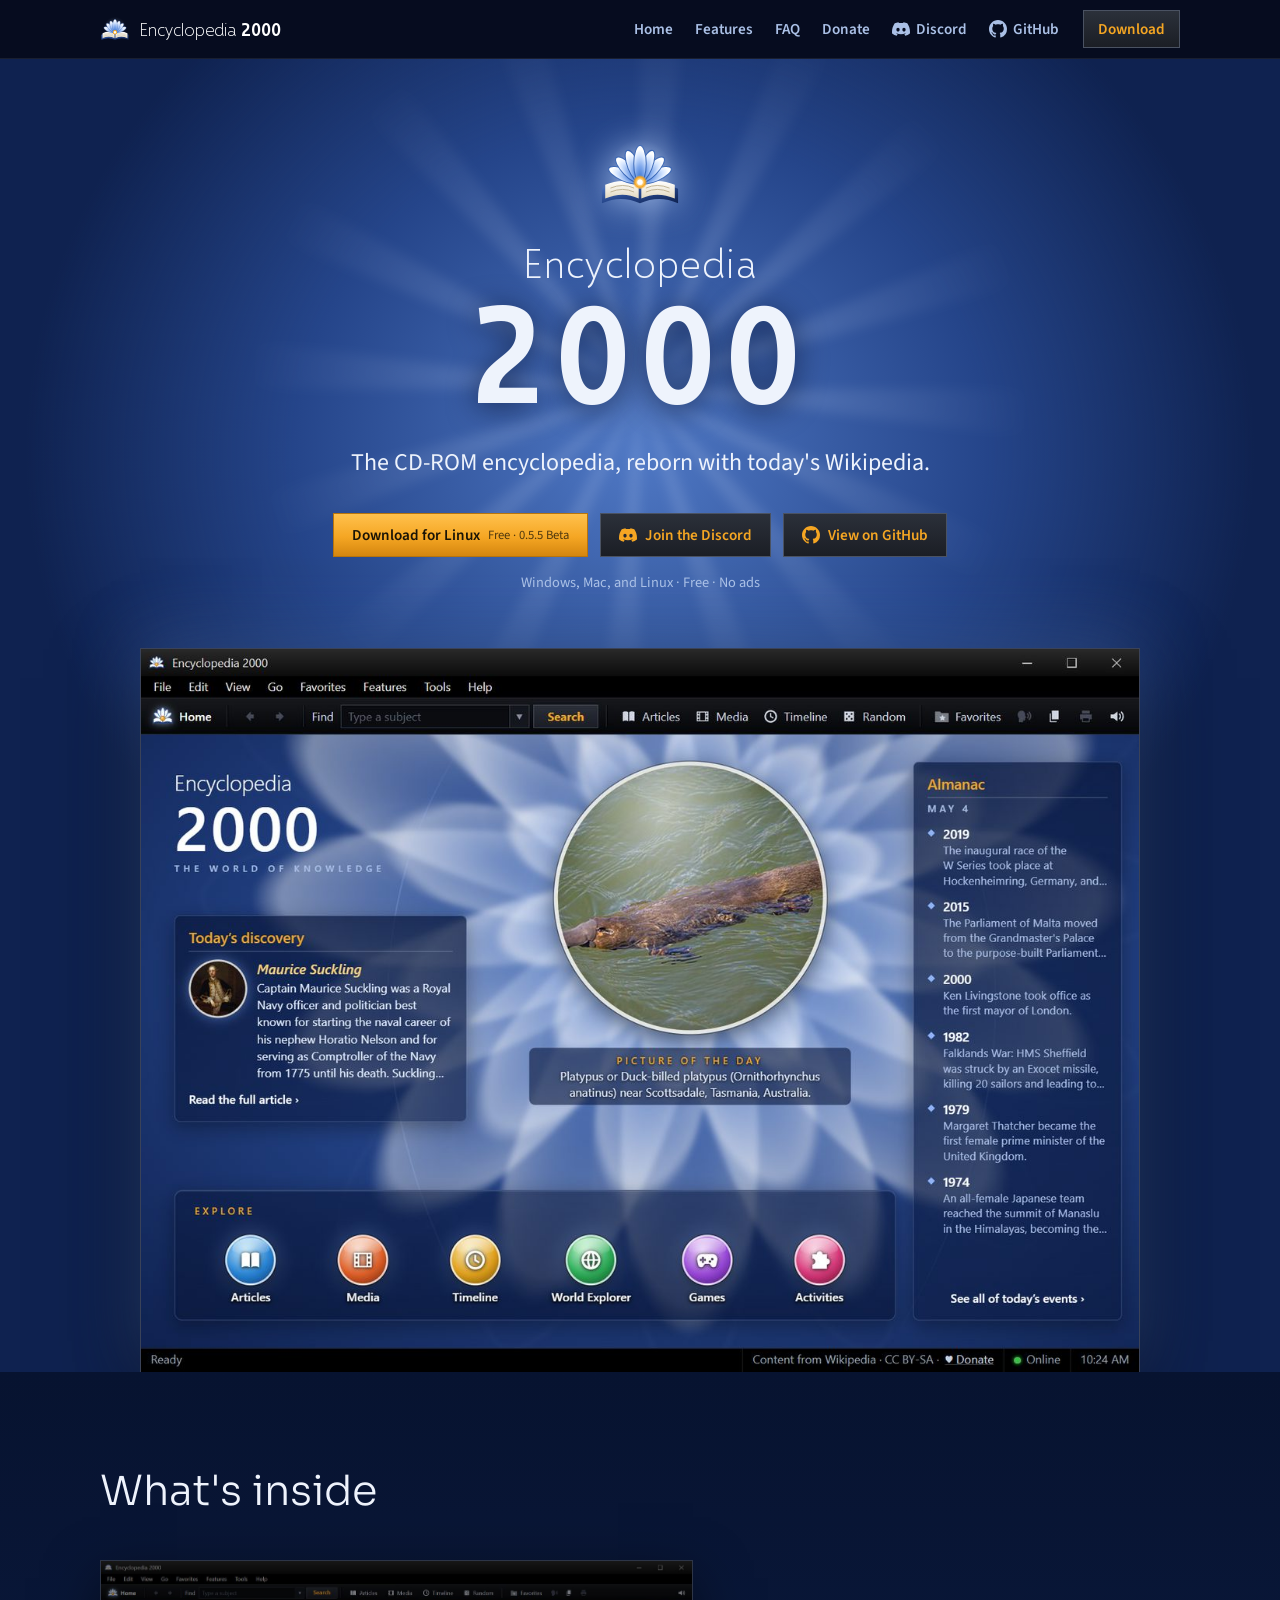
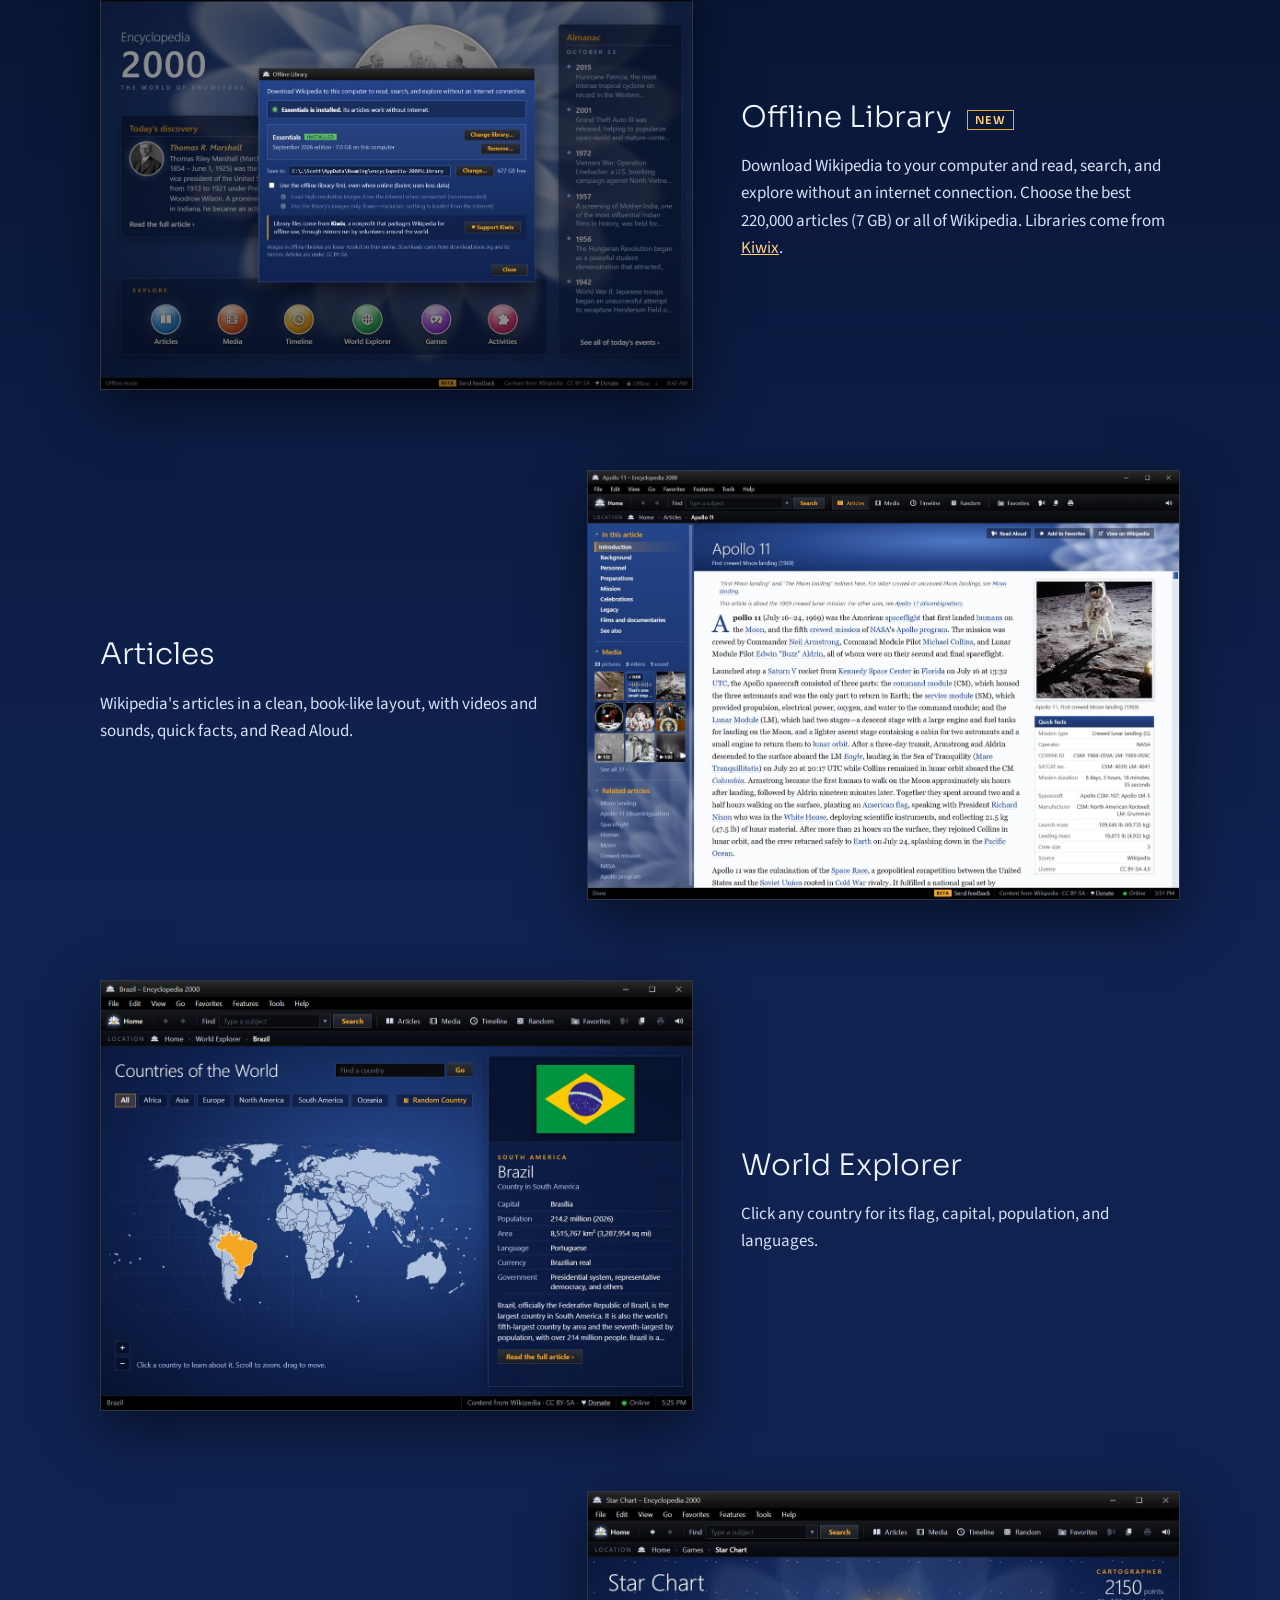
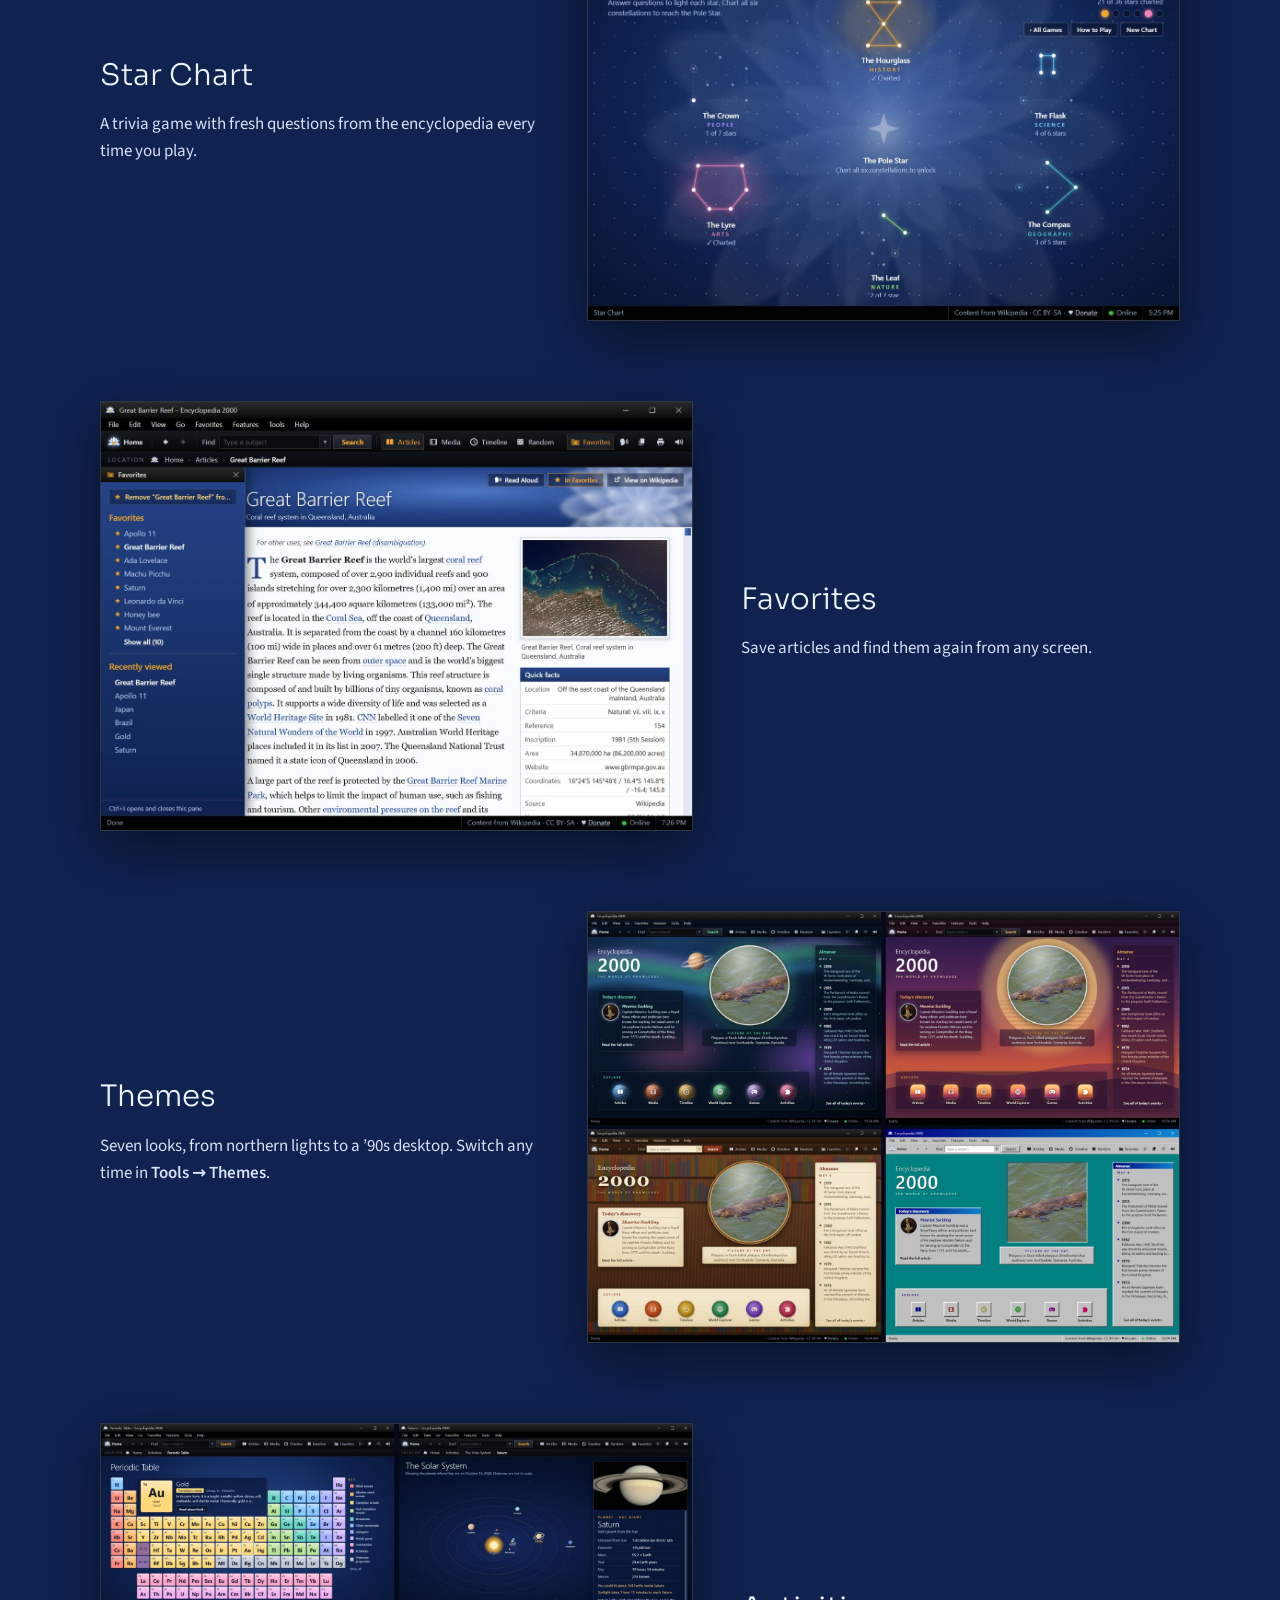
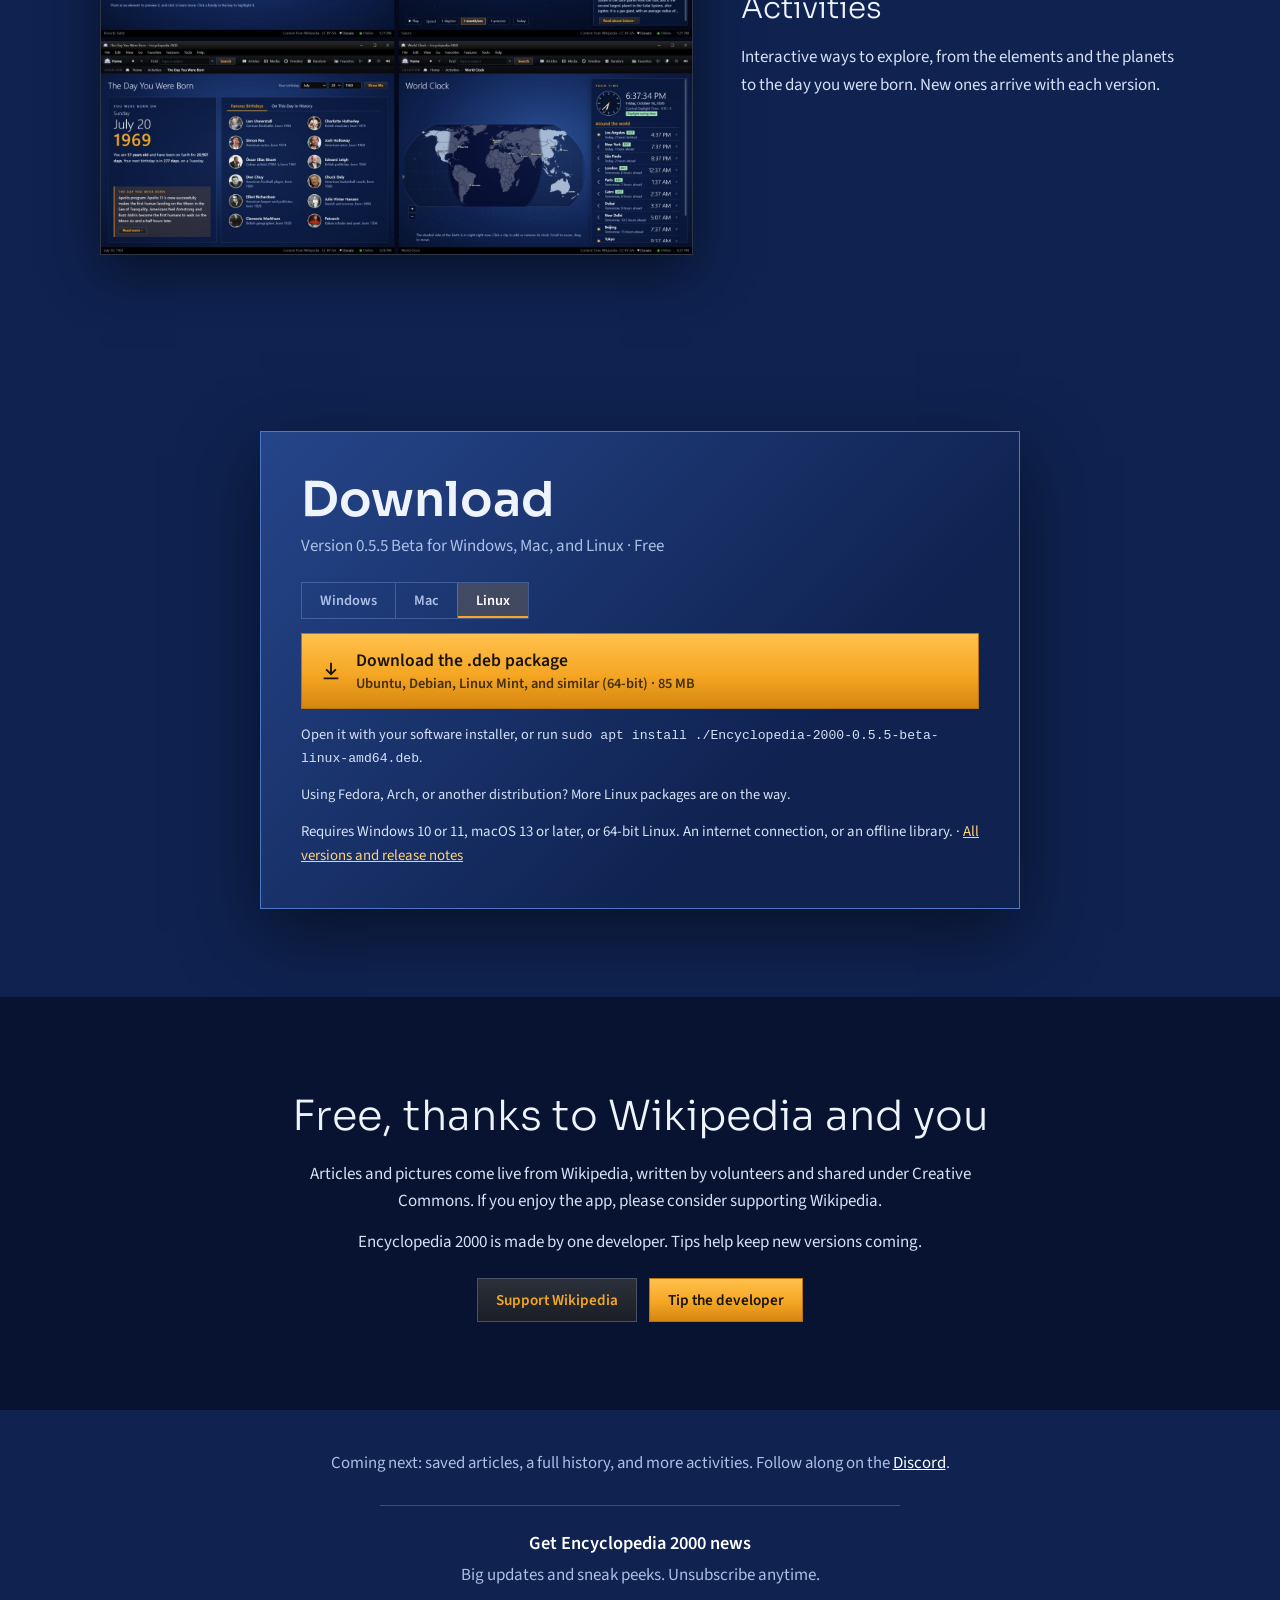
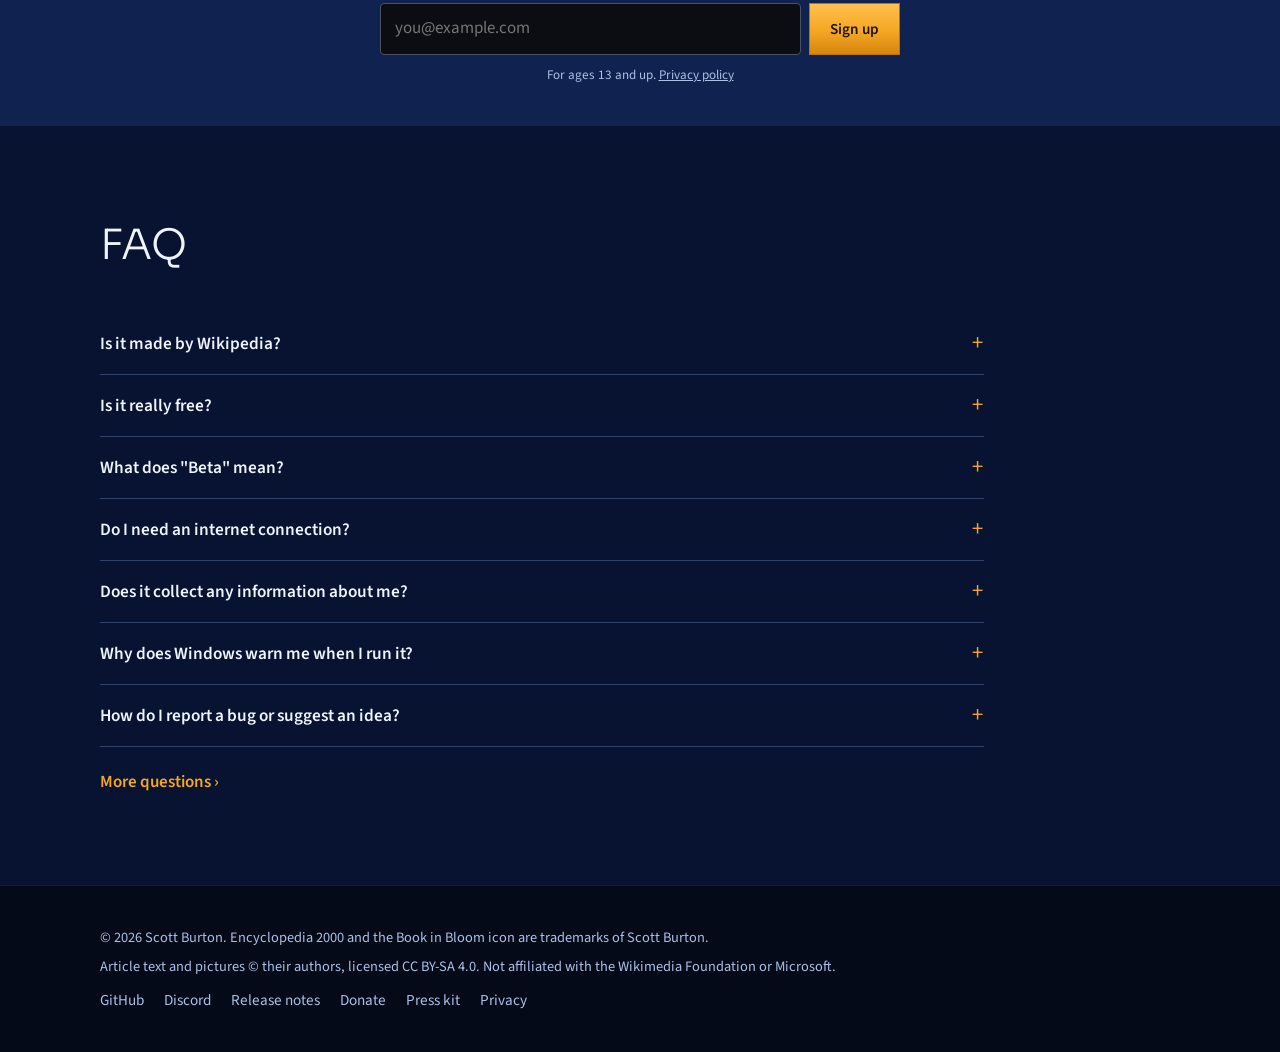
==== commit 19e8433d: "Version 0.5.5: download links (each download's size is unchanged), and the privacy policy on the por" ====
--- a/index.html
+++ b/index.html
@@ -39,7 +39,7 @@
       <h1><span class="e">Encyclopedia</span><span class="y">2000</span></h1>
       <p class="lede">The CD-ROM encyclopedia, reborn with today's Wikipedia.</p>
       <div class="ctas">
-        <a class="btn primary" href="#download" id="hero-dl"><span>Download <span id="hero-os">for Windows</span></span> <small>Free · 0.5.4 Beta</small></a>
+        <a class="btn primary" href="#download" id="hero-dl"><span>Download <span id="hero-os">for Windows</span></span> <small>Free · 0.5.5 Beta</small></a>
         <a class="btn" href="https://discord.encyclopedia2000.com"><svg class="gh" viewBox="0 0 24 24" aria-hidden="true"><path d="M20.317 4.3698a19.7913 19.7913 0 00-4.8851-1.5152.0741.0741 0 00-.0785.0371c-.211.3753-.4447.8648-.6083 1.2495-1.8447-.2762-3.68-.2762-5.4868 0-.1636-.3933-.4058-.8742-.6177-1.2495a.077.077 0 00-.0785-.037 19.7363 19.7363 0 00-4.8852 1.515.0699.0699 0 00-.0321.0277C.5334 9.0458-.319 13.5799.0992 18.0578a.0824.0824 0 00.0312.0561c2.0528 1.5076 4.0413 2.4228 5.9929 3.0294a.0777.0777 0 00.0842-.0276c.4616-.6304.8731-1.2952 1.226-1.9942a.076.076 0 00-.0416-.1057c-.6528-.2476-1.2743-.5495-1.8722-.8923a.077.077 0 01-.0076-.1277c.1258-.0943.2517-.1923.3718-.2914a.0743.0743 0 01.0776-.0105c3.9278 1.7933 8.18 1.7933 12.0614 0a.0739.0739 0 01.0785.0095c.1202.099.246.1981.3728.2924a.077.077 0 01-.0066.1276 12.2986 12.2986 0 01-1.873.8914.0766.0766 0 00-.0407.1067c.3604.698.7719 1.3628 1.225 1.9932a.076.076 0 00.0842.0286c1.961-.6067 3.9495-1.5219 6.0023-3.0294a.077.077 0 00.0313-.0552c.5004-5.177-.8382-9.6739-3.5485-13.6604a.061.061 0 00-.0312-.0286zM8.02 15.3312c-1.1825 0-2.1569-1.0857-2.1569-2.419 0-1.3332.9555-2.4189 2.157-2.4189 1.2108 0 2.1757 1.0952 2.1568 2.419 0 1.3332-.9555 2.4189-2.1569 2.4189zm7.9748 0c-1.1825 0-2.1569-1.0857-2.1569-2.419 0-1.3332.9554-2.4189 2.1569-2.4189 1.2108 0 2.1757 1.0952 2.1568 2.419 0 1.3332-.946 2.4189-2.1568 2.4189Z"/></svg>Join the Discord</a>
         <a class="btn" href="https://github.com/sburton0/encyclopedia-2000"><svg class="gh" viewBox="0 0 16 16" aria-hidden="true"><path d="M8 0C3.58 0 0 3.58 0 8c0 3.54 2.29 6.53 5.47 7.59.4.07.55-.17.55-.38 0-.19-.01-.82-.01-1.49-2.01.37-2.53-.49-2.69-.94-.09-.23-.48-.94-.82-1.13-.28-.15-.68-.52-.01-.53.63-.01 1.08.58 1.23.82.72 1.21 1.87.87 2.33.66.07-.52.28-.87.51-1.07-1.78-.2-3.64-.89-3.64-3.95 0-.87.31-1.59.82-2.15-.08-.2-.36-1.02.08-2.12 0 0 .67-.21 2.2.82.64-.18 1.32-.27 2-.27.68 0 1.36.09 2 .27 1.53-1.04 2.2-.82 2.2-.82.44 1.1.16 1.92.08 2.12.51.56.82 1.27.82 2.15 0 3.07-1.87 3.75-3.65 3.95.29.25.54.73.54 1.48 0 1.07-.01 1.93-.01 2.2 0 .21.15.46.55.38A8.013 8.013 0 0 0 16 8c0-4.42-3.58-8-8-8z"/></svg>View on GitHub</a>
       </div>
@@ -117,7 +117,7 @@
       <div class="box single">
         <div>
           <h2 class="big">Download</h2>
-          <p class="sub">Version 0.5.4 Beta for Windows, Mac, and Linux · Free</p>
+          <p class="sub">Version 0.5.5 Beta for Windows, Mac, and Linux · Free</p>
           <div class="topc on-phone">
             <p>Encyclopedia 2000 runs on computers. Send yourself the link to download it later.</p>
             <div class="dl">
@@ -135,16 +135,16 @@
               <button type="button" role="tab" data-os="linux">Linux</button>
             </div>
             <div class="dl" data-os="win">
-              <a class="btn primary" href="https://github.com/sburton0/encyclopedia-2000/releases/download/v0.5.4-beta/Encyclopedia-2000-Installer-0.5.4-beta.exe"><svg viewBox="0 0 24 24" aria-hidden="true"><path d="M11 3h2v10.2l3.6-3.6 1.4 1.4-6 6-6-6 1.4-1.4 3.6 3.6zM4 19h16v2H4z"/></svg><div><b>Download the installer</b><span>Recommended · updates automatically · 111 MB</span></div></a>
-              <a class="btn" href="https://github.com/sburton0/encyclopedia-2000/releases/download/v0.5.4-beta/Encyclopedia-2000-Portable-0.5.4-beta.exe"><svg viewBox="0 0 24 24" aria-hidden="true"><path d="M11 3h2v10.2l3.6-3.6 1.4 1.4-6 6-6-6 1.4-1.4 3.6 3.6zM4 19h16v2H4z"/></svg><div><b>Download the portable version</b><span>No installation needed · 110 MB</span></div></a>
+              <a class="btn primary" href="https://github.com/sburton0/encyclopedia-2000/releases/download/v0.5.5-beta/Encyclopedia-2000-Installer-0.5.5-beta.exe"><svg viewBox="0 0 24 24" aria-hidden="true"><path d="M11 3h2v10.2l3.6-3.6 1.4 1.4-6 6-6-6 1.4-1.4 3.6 3.6zM4 19h16v2H4z"/></svg><div><b>Download the installer</b><span>Recommended · updates automatically · 111 MB</span></div></a>
+              <a class="btn" href="https://github.com/sburton0/encyclopedia-2000/releases/download/v0.5.5-beta/Encyclopedia-2000-Portable-0.5.5-beta.exe"><svg viewBox="0 0 24 24" aria-hidden="true"><path d="M11 3h2v10.2l3.6-3.6 1.4 1.4-6 6-6-6 1.4-1.4 3.6 3.6zM4 19h16v2H4z"/></svg><div><b>Download the portable version</b><span>No installation needed · 110 MB</span></div></a>
             </div>
             <div class="dl" data-os="mac" hidden>
-              <a class="btn primary" href="https://github.com/sburton0/encyclopedia-2000/releases/download/v0.5.4-beta/Encyclopedia-2000-0.5.4-beta.dmg"><svg viewBox="0 0 24 24" aria-hidden="true"><path d="M11 3h2v10.2l3.6-3.6 1.4 1.4-6 6-6-6 1.4-1.4 3.6 3.6zM4 19h16v2H4z"/></svg><div><b>Download for Mac</b><span>Apple Silicon and Intel · updates automatically · 220 MB</span></div></a>
+              <a class="btn primary" href="https://github.com/sburton0/encyclopedia-2000/releases/download/v0.5.5-beta/Encyclopedia-2000-0.5.5-beta.dmg"><svg viewBox="0 0 24 24" aria-hidden="true"><path d="M11 3h2v10.2l3.6-3.6 1.4 1.4-6 6-6-6 1.4-1.4 3.6 3.6zM4 19h16v2H4z"/></svg><div><b>Download for Mac</b><span>Apple Silicon and Intel · updates automatically · 220 MB</span></div></a>
               <p class="note">Open the file and drag Encyclopedia 2000 to Applications. Have version 0.4.1 or 0.4.2? Download 0.5 here once (those versions can’t update themselves); updates are automatic again from 0.5 on.</p>
             </div>
             <div class="dl" data-os="linux" hidden>
-              <a class="btn primary" href="https://github.com/sburton0/encyclopedia-2000/releases/download/v0.5.4-beta/Encyclopedia-2000-0.5.4-beta-linux-amd64.deb"><svg viewBox="0 0 24 24" aria-hidden="true"><path d="M11 3h2v10.2l3.6-3.6 1.4 1.4-6 6-6-6 1.4-1.4 3.6 3.6zM4 19h16v2H4z"/></svg><div><b>Download the .deb package</b><span>Ubuntu, Debian, Linux Mint, and similar (64-bit) · 85 MB</span></div></a>
-              <p class="note">Open it with your software installer, or run <code>sudo apt install ./Encyclopedia-2000-0.5.4-beta-linux-amd64.deb</code>.</p>
+              <a class="btn primary" href="https://github.com/sburton0/encyclopedia-2000/releases/download/v0.5.5-beta/Encyclopedia-2000-0.5.5-beta-linux-amd64.deb"><svg viewBox="0 0 24 24" aria-hidden="true"><path d="M11 3h2v10.2l3.6-3.6 1.4 1.4-6 6-6-6 1.4-1.4 3.6 3.6zM4 19h16v2H4z"/></svg><div><b>Download the .deb package</b><span>Ubuntu, Debian, Linux Mint, and similar (64-bit) · 85 MB</span></div></a>
+              <p class="note">Open it with your software installer, or run <code>sudo apt install ./Encyclopedia-2000-0.5.5-beta-linux-amd64.deb</code>.</p>
               <p class="note">Using Fedora, Arch, or another distribution? More Linux packages are on the way.</p>
             </div>
             <p class="note">Requires Windows 10 or 11, macOS 13 or later, or 64-bit Linux. An internet connection, or an offline library. · <a href="https://github.com/sburton0/encyclopedia-2000/releases">All versions and release notes</a></p>
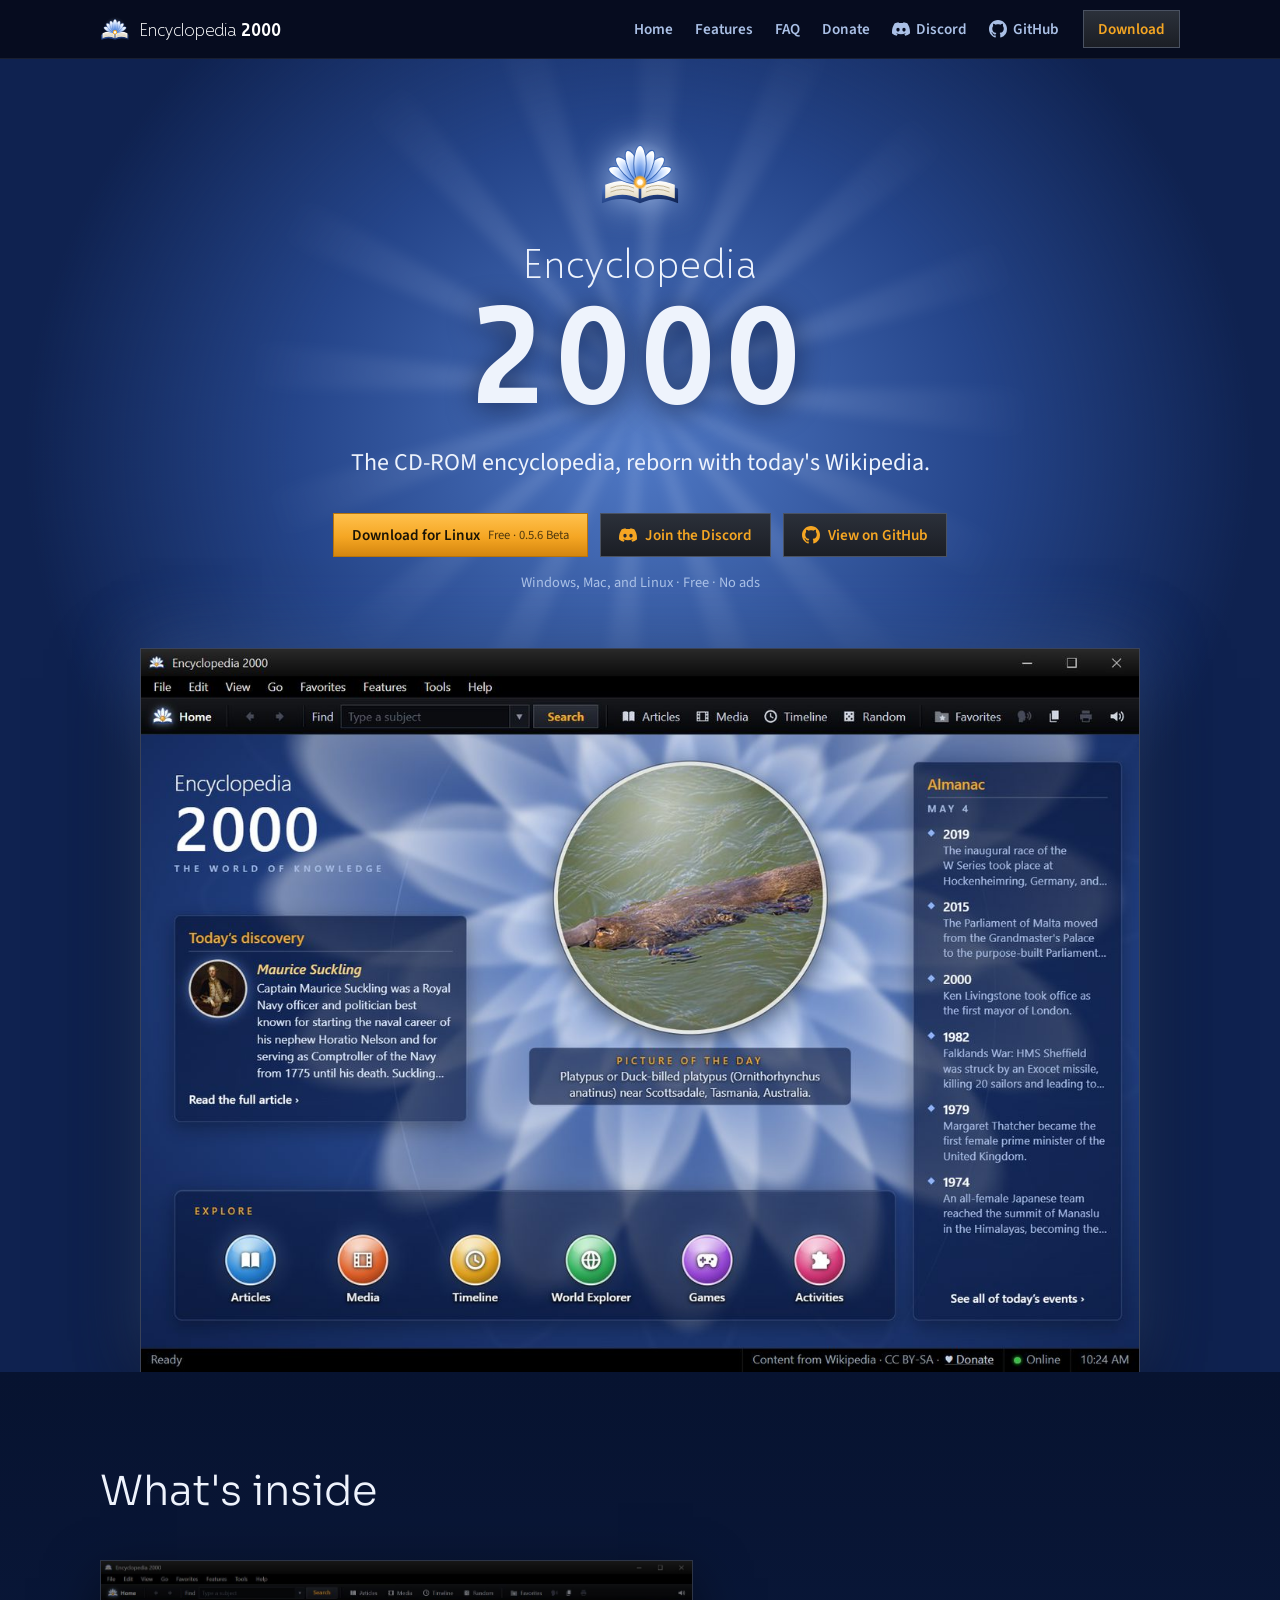
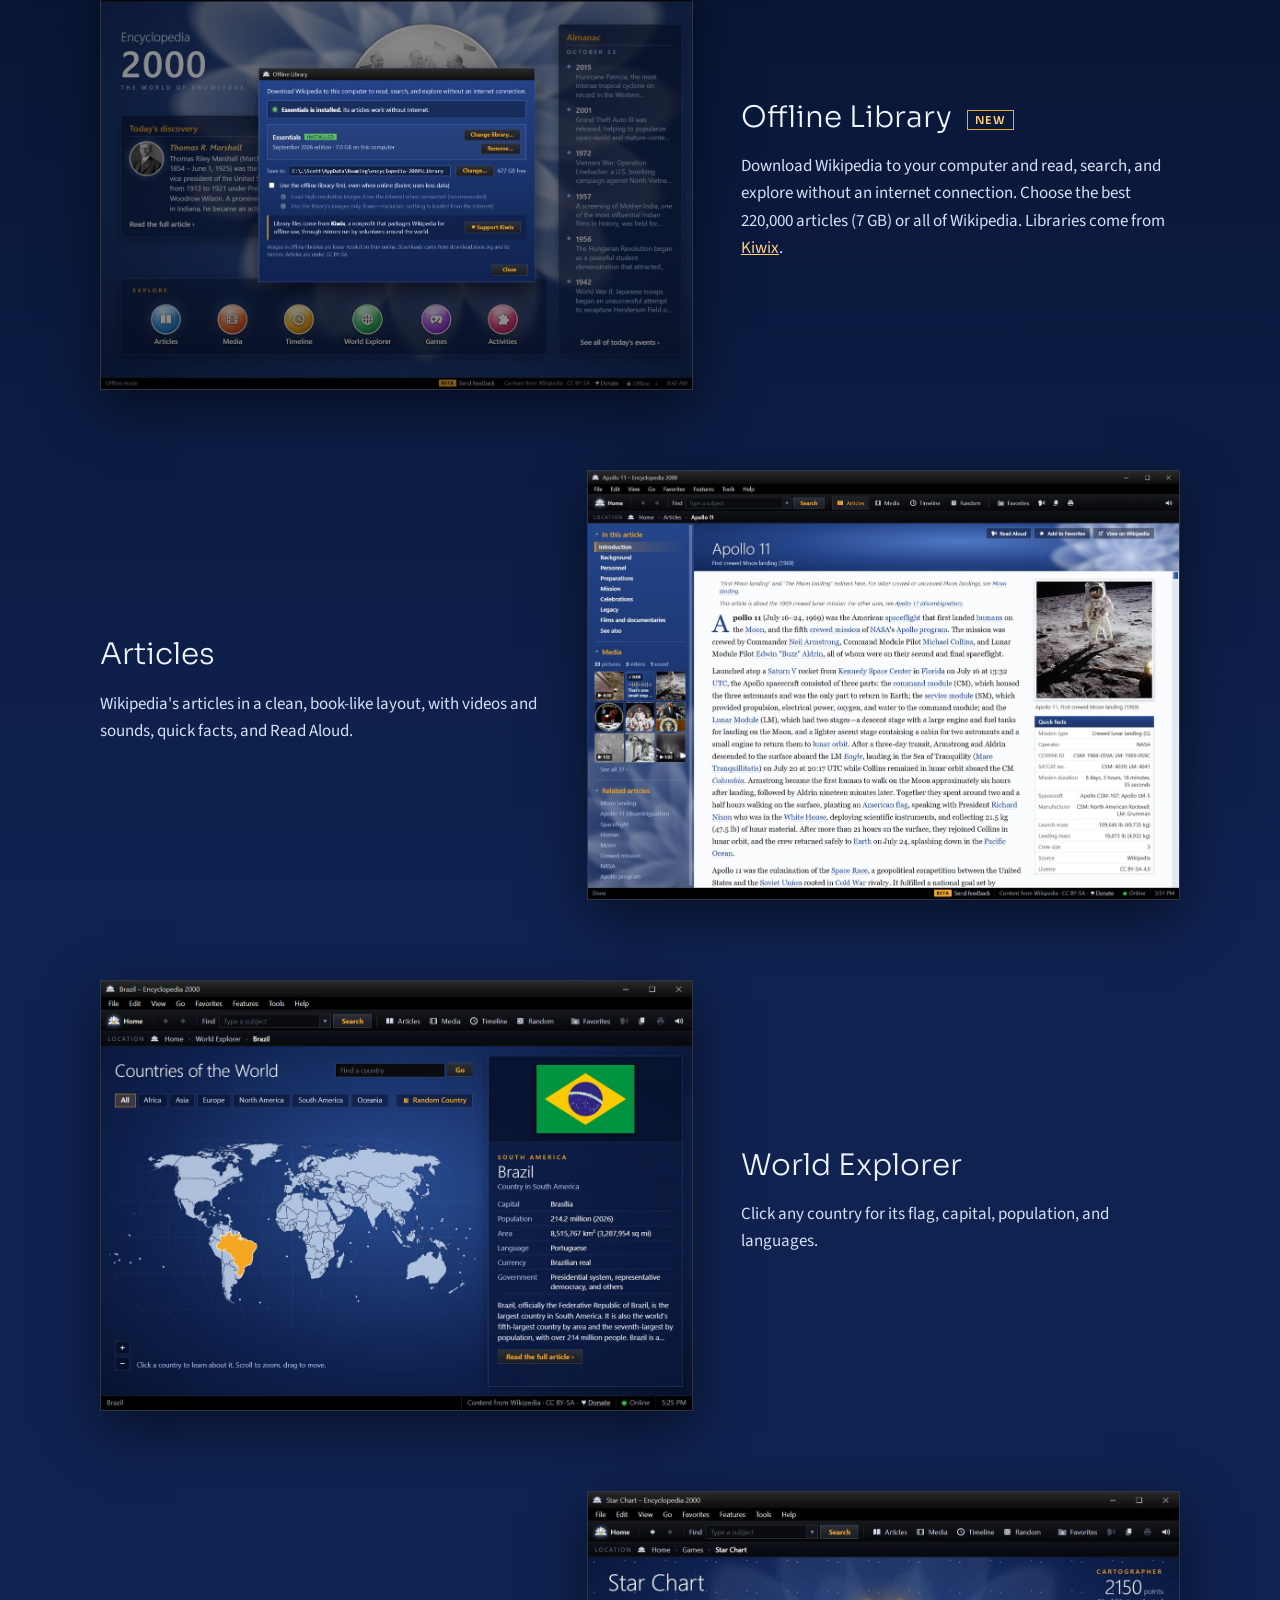
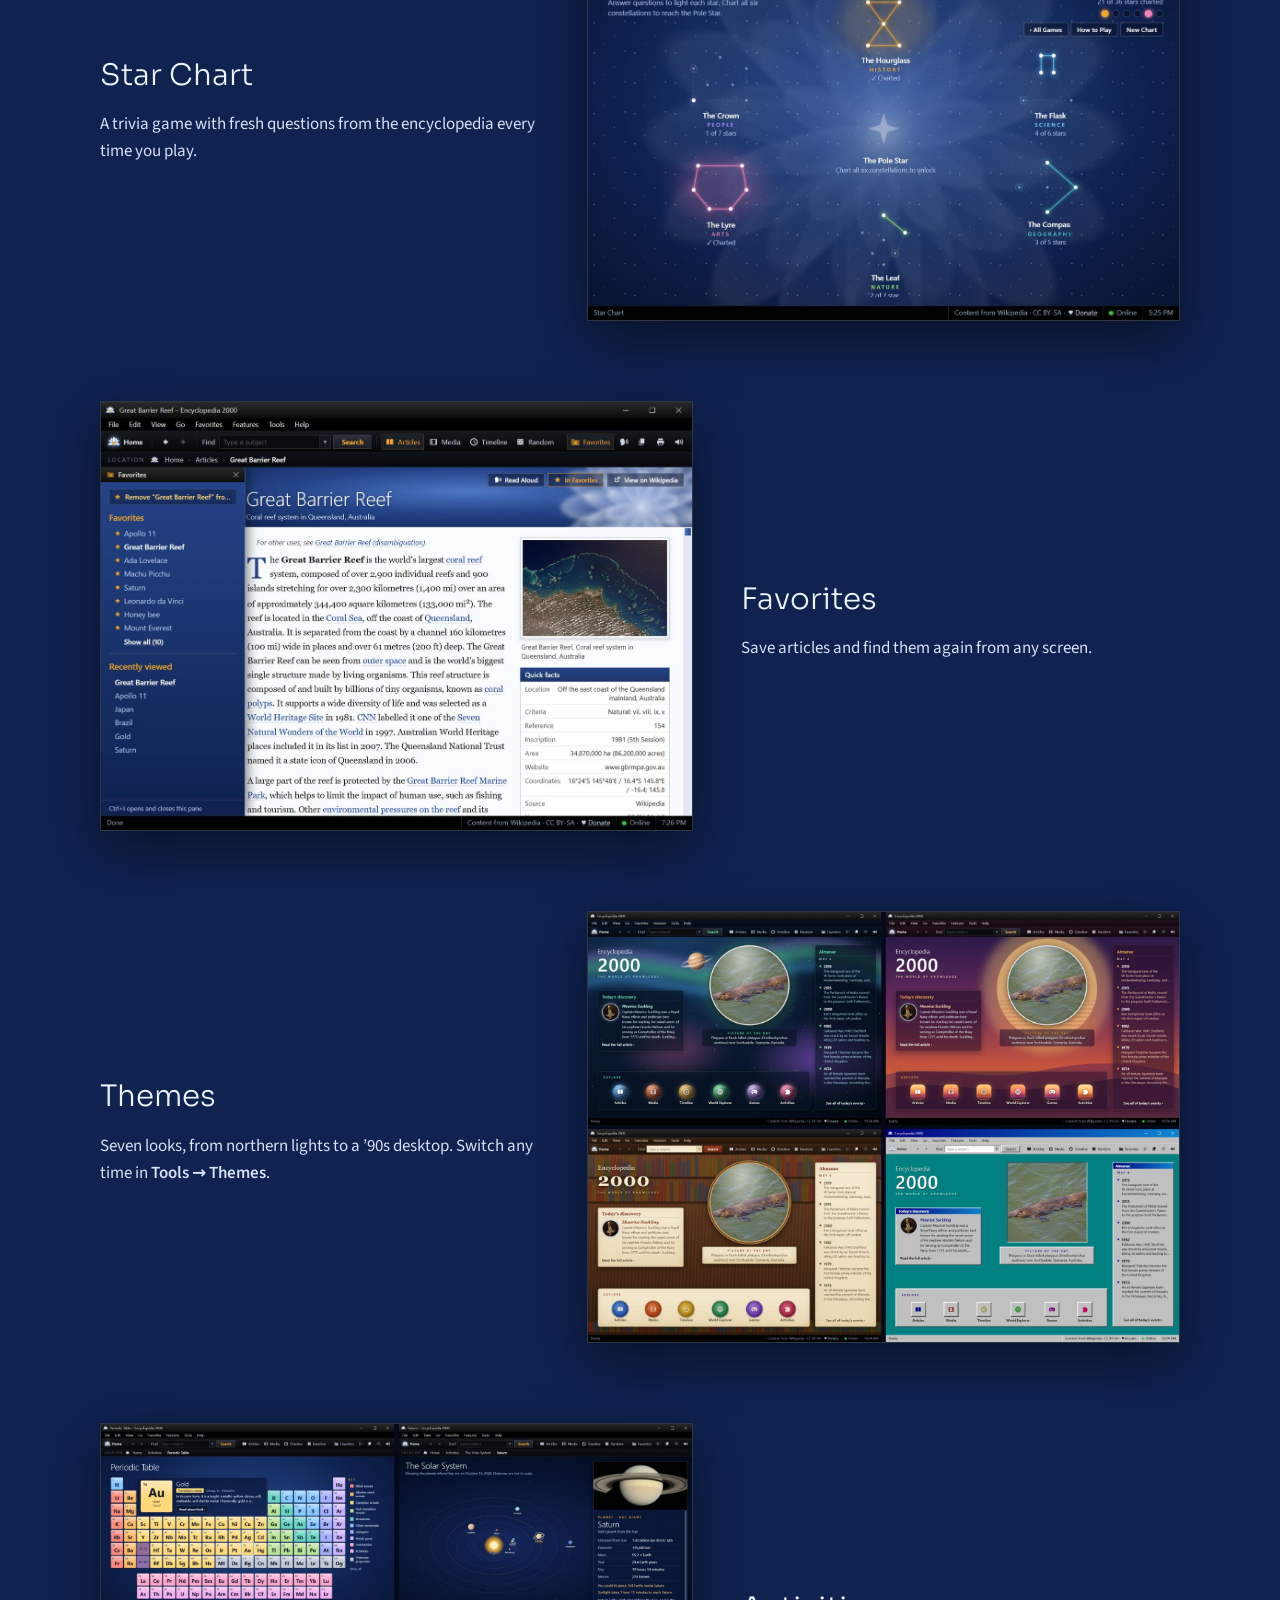
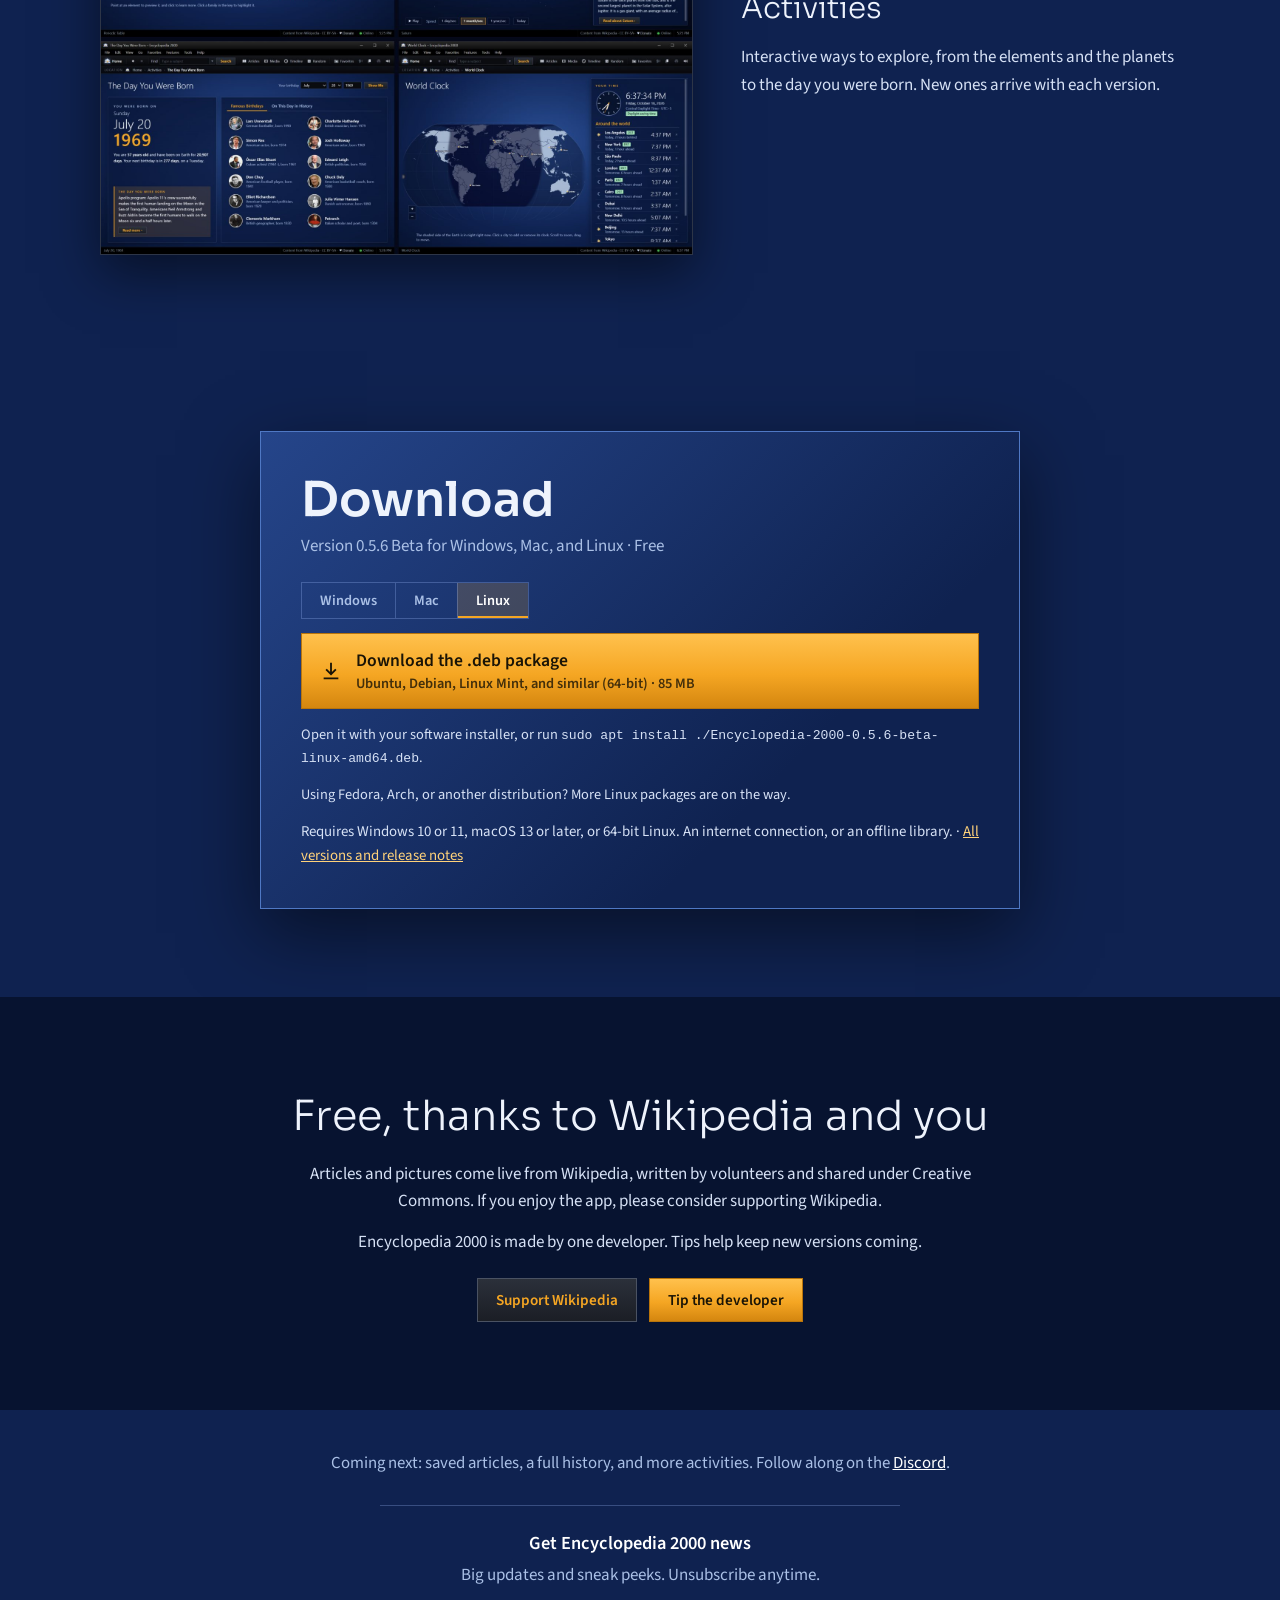
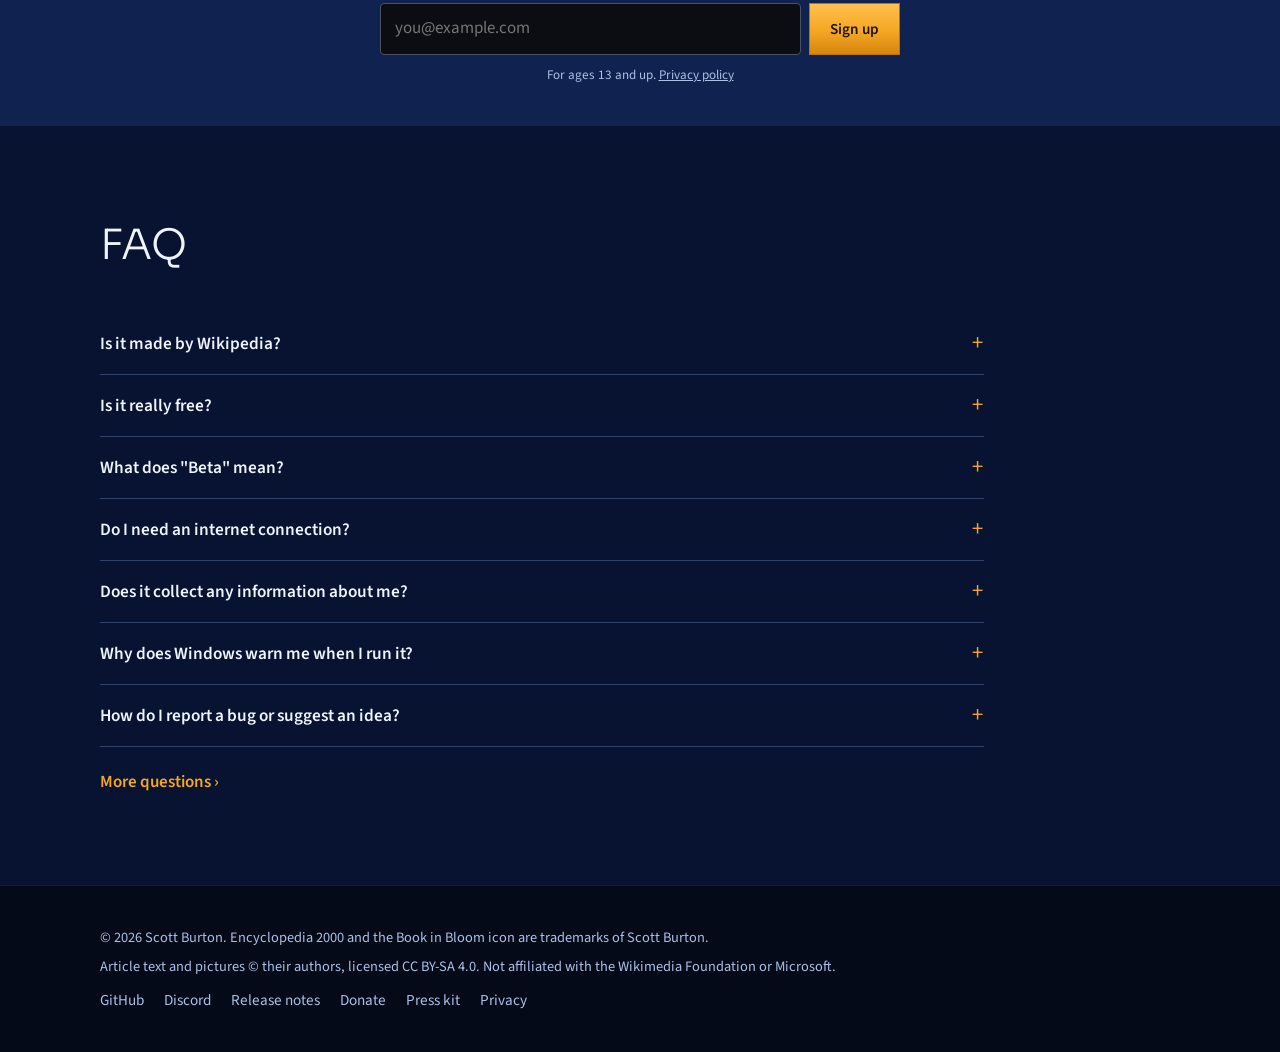
==== commit aa4eda16: "0.5.6 Beta: download links; privacy page wording for the portable (Also update automatically; Update" ====
--- a/index.html
+++ b/index.html
@@ -39,7 +39,7 @@
       <h1><span class="e">Encyclopedia</span><span class="y">2000</span></h1>
       <p class="lede">The CD-ROM encyclopedia, reborn with today's Wikipedia.</p>
       <div class="ctas">
-        <a class="btn primary" href="#download" id="hero-dl"><span>Download <span id="hero-os">for Windows</span></span> <small>Free · 0.5.5 Beta</small></a>
+        <a class="btn primary" href="#download" id="hero-dl"><span>Download <span id="hero-os">for Windows</span></span> <small>Free · 0.5.6 Beta</small></a>
         <a class="btn" href="https://discord.encyclopedia2000.com"><svg class="gh" viewBox="0 0 24 24" aria-hidden="true"><path d="M20.317 4.3698a19.7913 19.7913 0 00-4.8851-1.5152.0741.0741 0 00-.0785.0371c-.211.3753-.4447.8648-.6083 1.2495-1.8447-.2762-3.68-.2762-5.4868 0-.1636-.3933-.4058-.8742-.6177-1.2495a.077.077 0 00-.0785-.037 19.7363 19.7363 0 00-4.8852 1.515.0699.0699 0 00-.0321.0277C.5334 9.0458-.319 13.5799.0992 18.0578a.0824.0824 0 00.0312.0561c2.0528 1.5076 4.0413 2.4228 5.9929 3.0294a.0777.0777 0 00.0842-.0276c.4616-.6304.8731-1.2952 1.226-1.9942a.076.076 0 00-.0416-.1057c-.6528-.2476-1.2743-.5495-1.8722-.8923a.077.077 0 01-.0076-.1277c.1258-.0943.2517-.1923.3718-.2914a.0743.0743 0 01.0776-.0105c3.9278 1.7933 8.18 1.7933 12.0614 0a.0739.0739 0 01.0785.0095c.1202.099.246.1981.3728.2924a.077.077 0 01-.0066.1276 12.2986 12.2986 0 01-1.873.8914.0766.0766 0 00-.0407.1067c.3604.698.7719 1.3628 1.225 1.9932a.076.076 0 00.0842.0286c1.961-.6067 3.9495-1.5219 6.0023-3.0294a.077.077 0 00.0313-.0552c.5004-5.177-.8382-9.6739-3.5485-13.6604a.061.061 0 00-.0312-.0286zM8.02 15.3312c-1.1825 0-2.1569-1.0857-2.1569-2.419 0-1.3332.9555-2.4189 2.157-2.4189 1.2108 0 2.1757 1.0952 2.1568 2.419 0 1.3332-.9555 2.4189-2.1569 2.4189zm7.9748 0c-1.1825 0-2.1569-1.0857-2.1569-2.419 0-1.3332.9554-2.4189 2.1569-2.4189 1.2108 0 2.1757 1.0952 2.1568 2.419 0 1.3332-.946 2.4189-2.1568 2.4189Z"/></svg>Join the Discord</a>
         <a class="btn" href="https://github.com/sburton0/encyclopedia-2000"><svg class="gh" viewBox="0 0 16 16" aria-hidden="true"><path d="M8 0C3.58 0 0 3.58 0 8c0 3.54 2.29 6.53 5.47 7.59.4.07.55-.17.55-.38 0-.19-.01-.82-.01-1.49-2.01.37-2.53-.49-2.69-.94-.09-.23-.48-.94-.82-1.13-.28-.15-.68-.52-.01-.53.63-.01 1.08.58 1.23.82.72 1.21 1.87.87 2.33.66.07-.52.28-.87.51-1.07-1.78-.2-3.64-.89-3.64-3.95 0-.87.31-1.59.82-2.15-.08-.2-.36-1.02.08-2.12 0 0 .67-.21 2.2.82.64-.18 1.32-.27 2-.27.68 0 1.36.09 2 .27 1.53-1.04 2.2-.82 2.2-.82.44 1.1.16 1.92.08 2.12.51.56.82 1.27.82 2.15 0 3.07-1.87 3.75-3.65 3.95.29.25.54.73.54 1.48 0 1.07-.01 1.93-.01 2.2 0 .21.15.46.55.38A8.013 8.013 0 0 0 16 8c0-4.42-3.58-8-8-8z"/></svg>View on GitHub</a>
       </div>
@@ -117,7 +117,7 @@
       <div class="box single">
         <div>
           <h2 class="big">Download</h2>
-          <p class="sub">Version 0.5.5 Beta for Windows, Mac, and Linux · Free</p>
+          <p class="sub">Version 0.5.6 Beta for Windows, Mac, and Linux · Free</p>
           <div class="topc on-phone">
             <p>Encyclopedia 2000 runs on computers. Send yourself the link to download it later.</p>
             <div class="dl">
@@ -135,16 +135,16 @@
               <button type="button" role="tab" data-os="linux">Linux</button>
             </div>
             <div class="dl" data-os="win">
-              <a class="btn primary" href="https://github.com/sburton0/encyclopedia-2000/releases/download/v0.5.5-beta/Encyclopedia-2000-Installer-0.5.5-beta.exe"><svg viewBox="0 0 24 24" aria-hidden="true"><path d="M11 3h2v10.2l3.6-3.6 1.4 1.4-6 6-6-6 1.4-1.4 3.6 3.6zM4 19h16v2H4z"/></svg><div><b>Download the installer</b><span>Recommended · updates automatically · 111 MB</span></div></a>
-              <a class="btn" href="https://github.com/sburton0/encyclopedia-2000/releases/download/v0.5.5-beta/Encyclopedia-2000-Portable-0.5.5-beta.exe"><svg viewBox="0 0 24 24" aria-hidden="true"><path d="M11 3h2v10.2l3.6-3.6 1.4 1.4-6 6-6-6 1.4-1.4 3.6 3.6zM4 19h16v2H4z"/></svg><div><b>Download the portable version</b><span>No installation needed · 110 MB</span></div></a>
+              <a class="btn primary" href="https://github.com/sburton0/encyclopedia-2000/releases/download/v0.5.6-beta/Encyclopedia-2000-Installer-0.5.6-beta.exe"><svg viewBox="0 0 24 24" aria-hidden="true"><path d="M11 3h2v10.2l3.6-3.6 1.4 1.4-6 6-6-6 1.4-1.4 3.6 3.6zM4 19h16v2H4z"/></svg><div><b>Download the installer</b><span>Recommended · updates automatically · 111 MB</span></div></a>
+              <a class="btn" href="https://github.com/sburton0/encyclopedia-2000/releases/download/v0.5.6-beta/Encyclopedia-2000-Portable-0.5.6-beta.exe"><svg viewBox="0 0 24 24" aria-hidden="true"><path d="M11 3h2v10.2l3.6-3.6 1.4 1.4-6 6-6-6 1.4-1.4 3.6 3.6zM4 19h16v2H4z"/></svg><div><b>Download the portable version</b><span>No installation needed · 110 MB</span></div></a>
             </div>
             <div class="dl" data-os="mac" hidden>
-              <a class="btn primary" href="https://github.com/sburton0/encyclopedia-2000/releases/download/v0.5.5-beta/Encyclopedia-2000-0.5.5-beta.dmg"><svg viewBox="0 0 24 24" aria-hidden="true"><path d="M11 3h2v10.2l3.6-3.6 1.4 1.4-6 6-6-6 1.4-1.4 3.6 3.6zM4 19h16v2H4z"/></svg><div><b>Download for Mac</b><span>Apple Silicon and Intel · updates automatically · 220 MB</span></div></a>
+              <a class="btn primary" href="https://github.com/sburton0/encyclopedia-2000/releases/download/v0.5.6-beta/Encyclopedia-2000-0.5.6-beta.dmg"><svg viewBox="0 0 24 24" aria-hidden="true"><path d="M11 3h2v10.2l3.6-3.6 1.4 1.4-6 6-6-6 1.4-1.4 3.6 3.6zM4 19h16v2H4z"/></svg><div><b>Download for Mac</b><span>Apple Silicon and Intel · updates automatically · 220 MB</span></div></a>
               <p class="note">Open the file and drag Encyclopedia 2000 to Applications. Have version 0.4.1 or 0.4.2? Download 0.5 here once (those versions can’t update themselves); updates are automatic again from 0.5 on.</p>
             </div>
             <div class="dl" data-os="linux" hidden>
-              <a class="btn primary" href="https://github.com/sburton0/encyclopedia-2000/releases/download/v0.5.5-beta/Encyclopedia-2000-0.5.5-beta-linux-amd64.deb"><svg viewBox="0 0 24 24" aria-hidden="true"><path d="M11 3h2v10.2l3.6-3.6 1.4 1.4-6 6-6-6 1.4-1.4 3.6 3.6zM4 19h16v2H4z"/></svg><div><b>Download the .deb package</b><span>Ubuntu, Debian, Linux Mint, and similar (64-bit) · 85 MB</span></div></a>
-              <p class="note">Open it with your software installer, or run <code>sudo apt install ./Encyclopedia-2000-0.5.5-beta-linux-amd64.deb</code>.</p>
+              <a class="btn primary" href="https://github.com/sburton0/encyclopedia-2000/releases/download/v0.5.6-beta/Encyclopedia-2000-0.5.6-beta-linux-amd64.deb"><svg viewBox="0 0 24 24" aria-hidden="true"><path d="M11 3h2v10.2l3.6-3.6 1.4 1.4-6 6-6-6 1.4-1.4 3.6 3.6zM4 19h16v2H4z"/></svg><div><b>Download the .deb package</b><span>Ubuntu, Debian, Linux Mint, and similar (64-bit) · 85 MB</span></div></a>
+              <p class="note">Open it with your software installer, or run <code>sudo apt install ./Encyclopedia-2000-0.5.6-beta-linux-amd64.deb</code>.</p>
               <p class="note">Using Fedora, Arch, or another distribution? More Linux packages are on the way.</p>
             </div>
             <p class="note">Requires Windows 10 or 11, macOS 13 or later, or 64-bit Linux. An internet connection, or an offline library. · <a href="https://github.com/sburton0/encyclopedia-2000/releases">All versions and release notes</a></p>
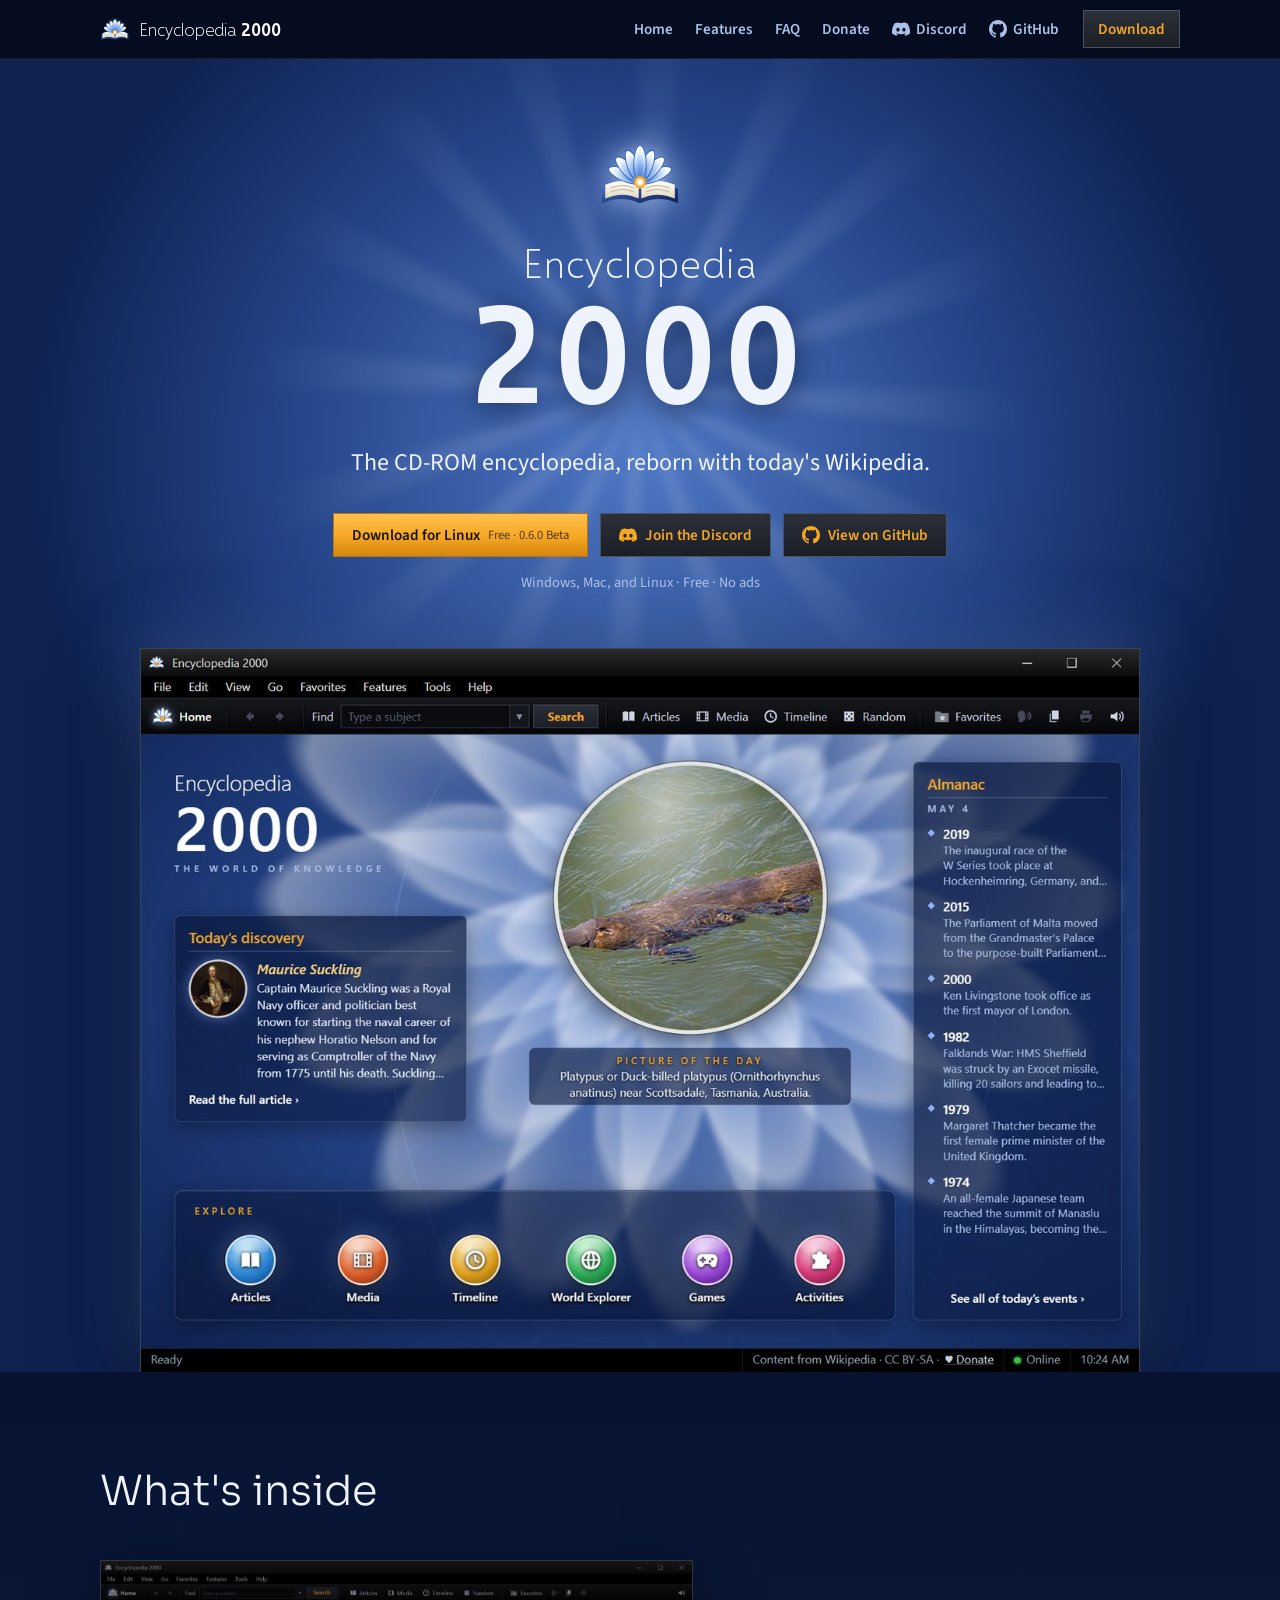
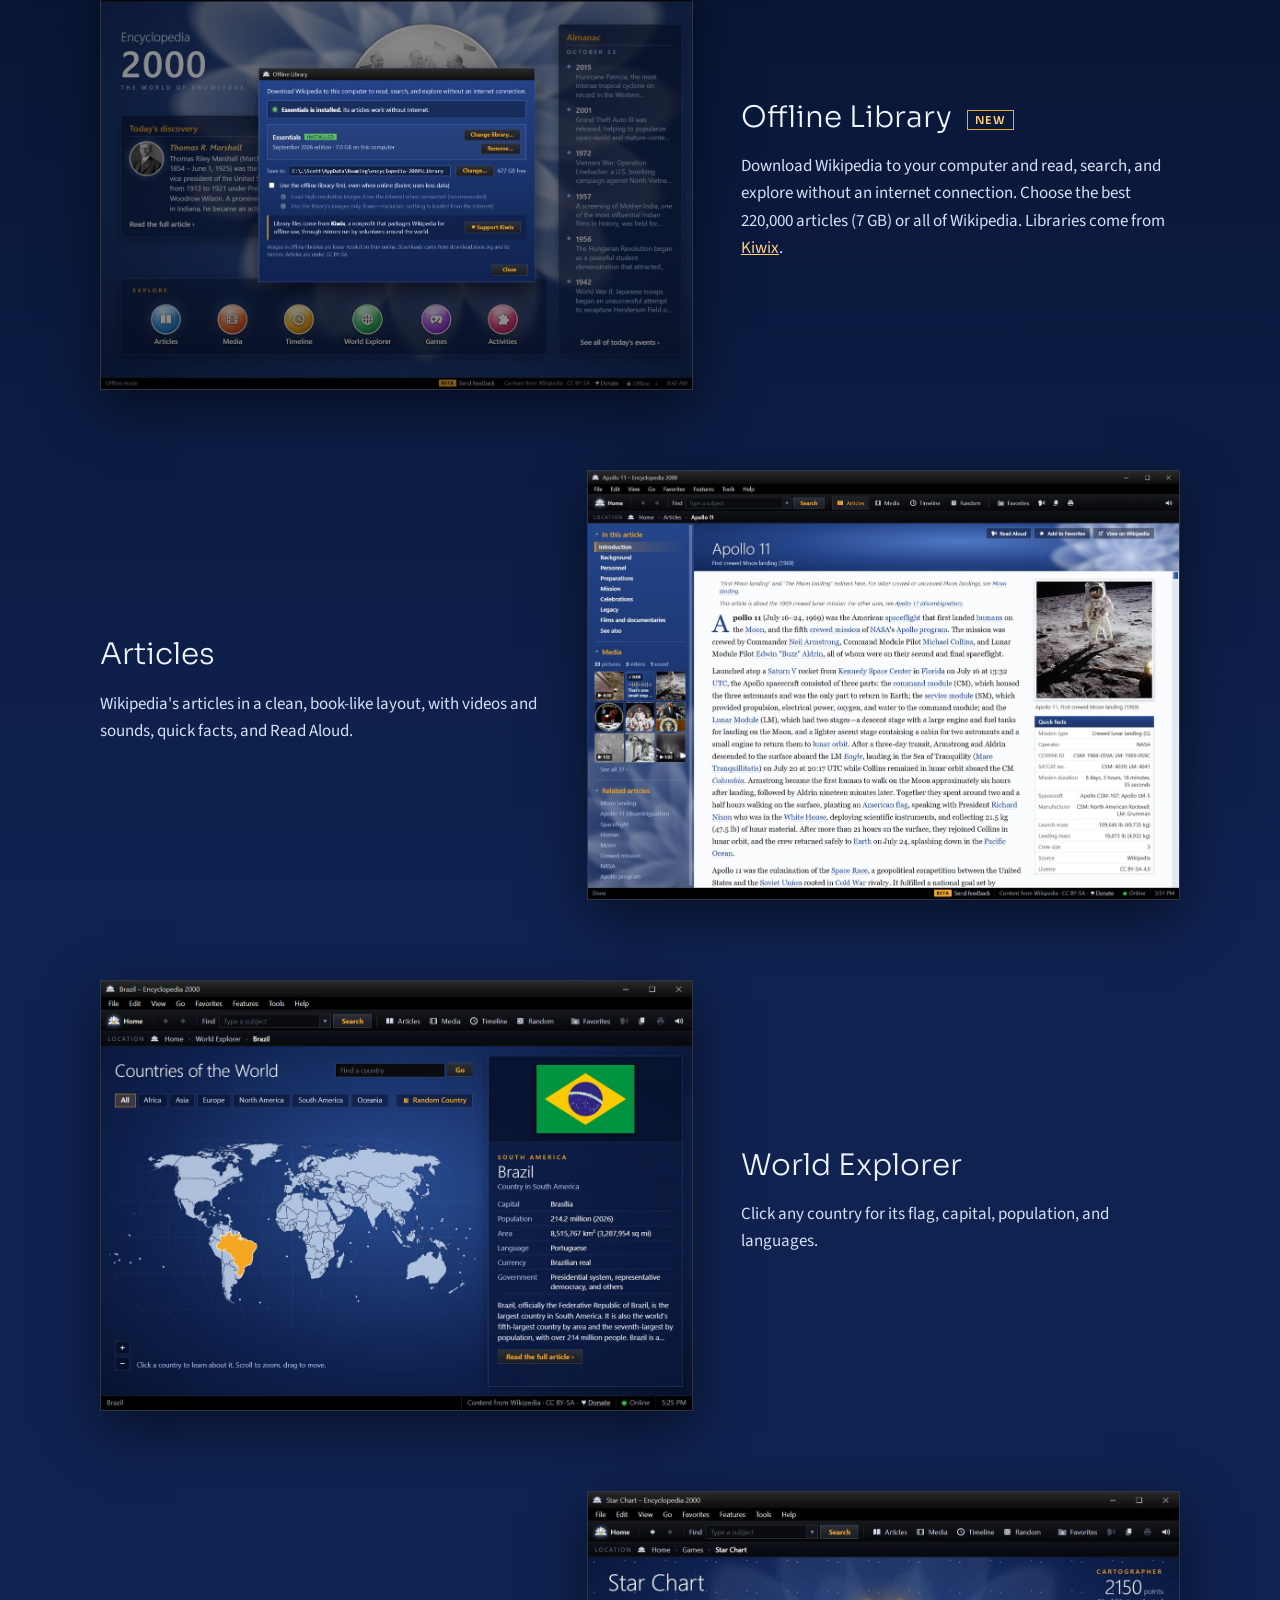
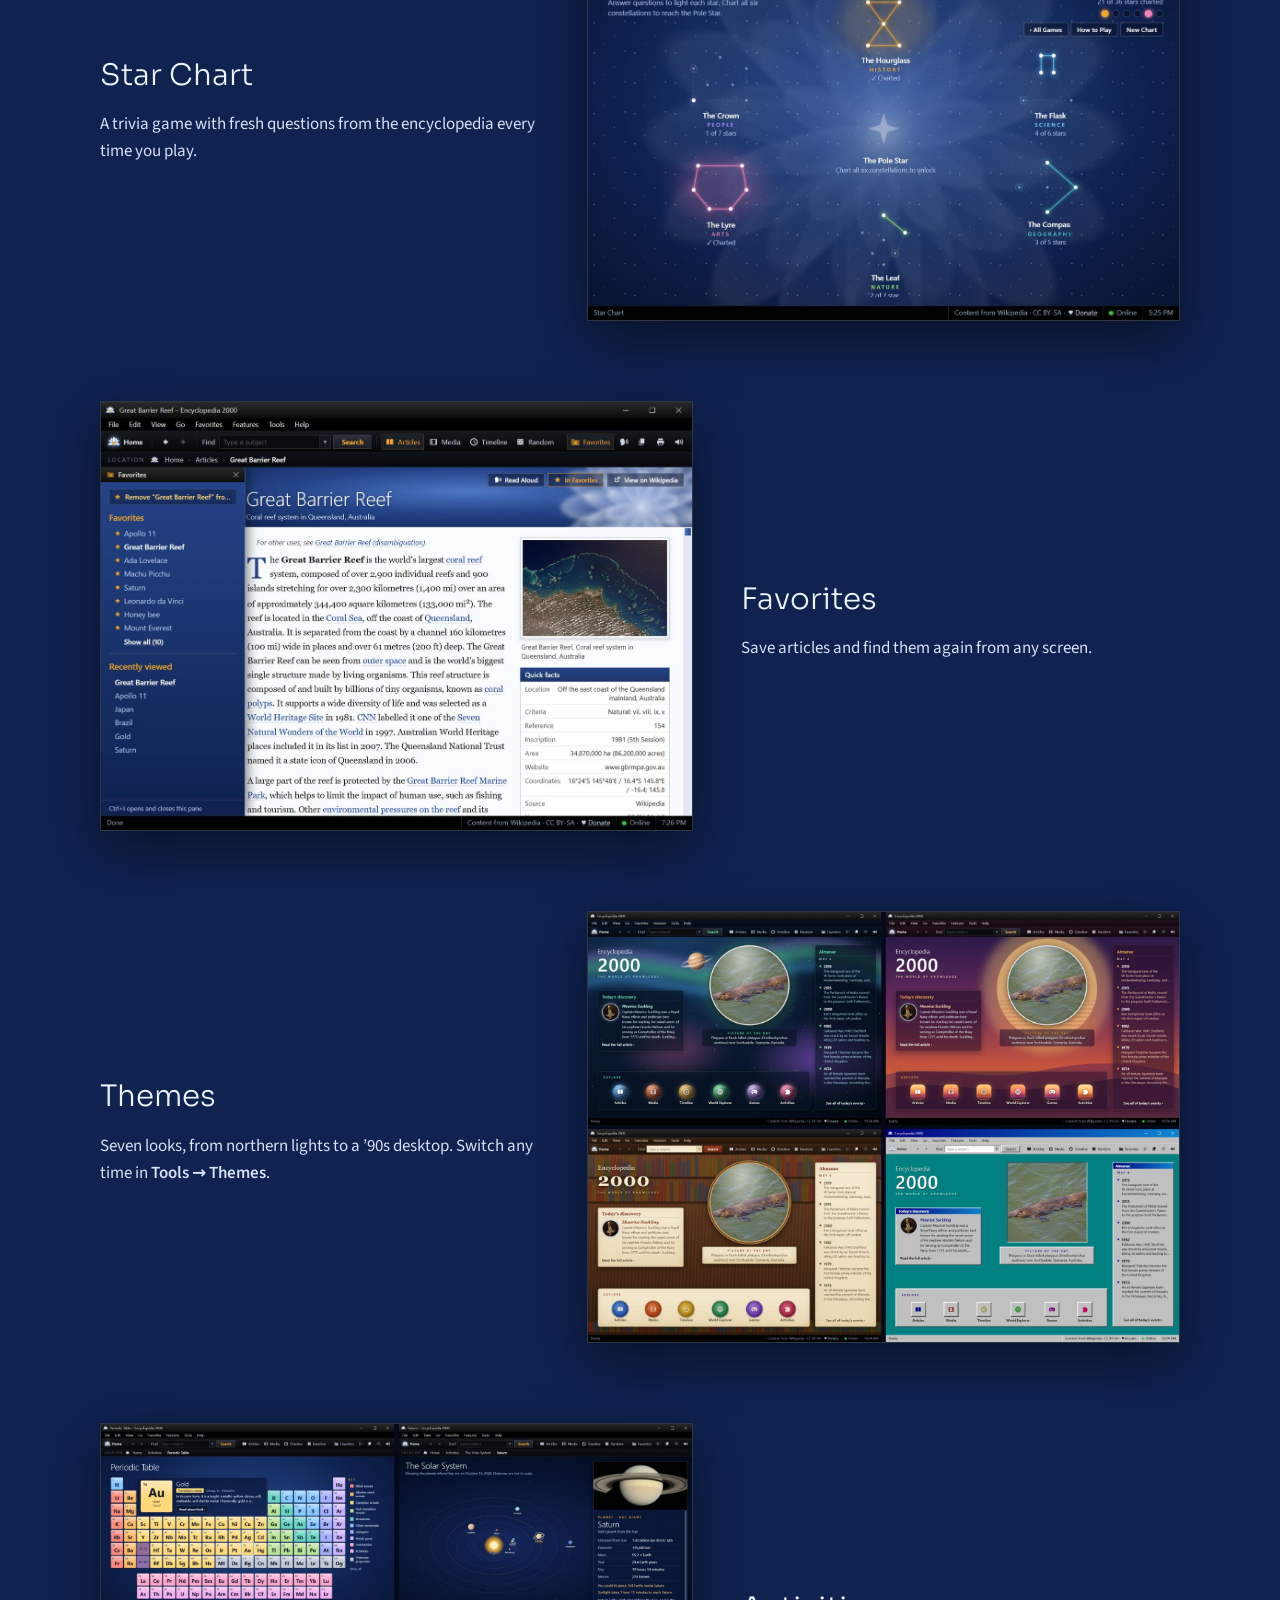
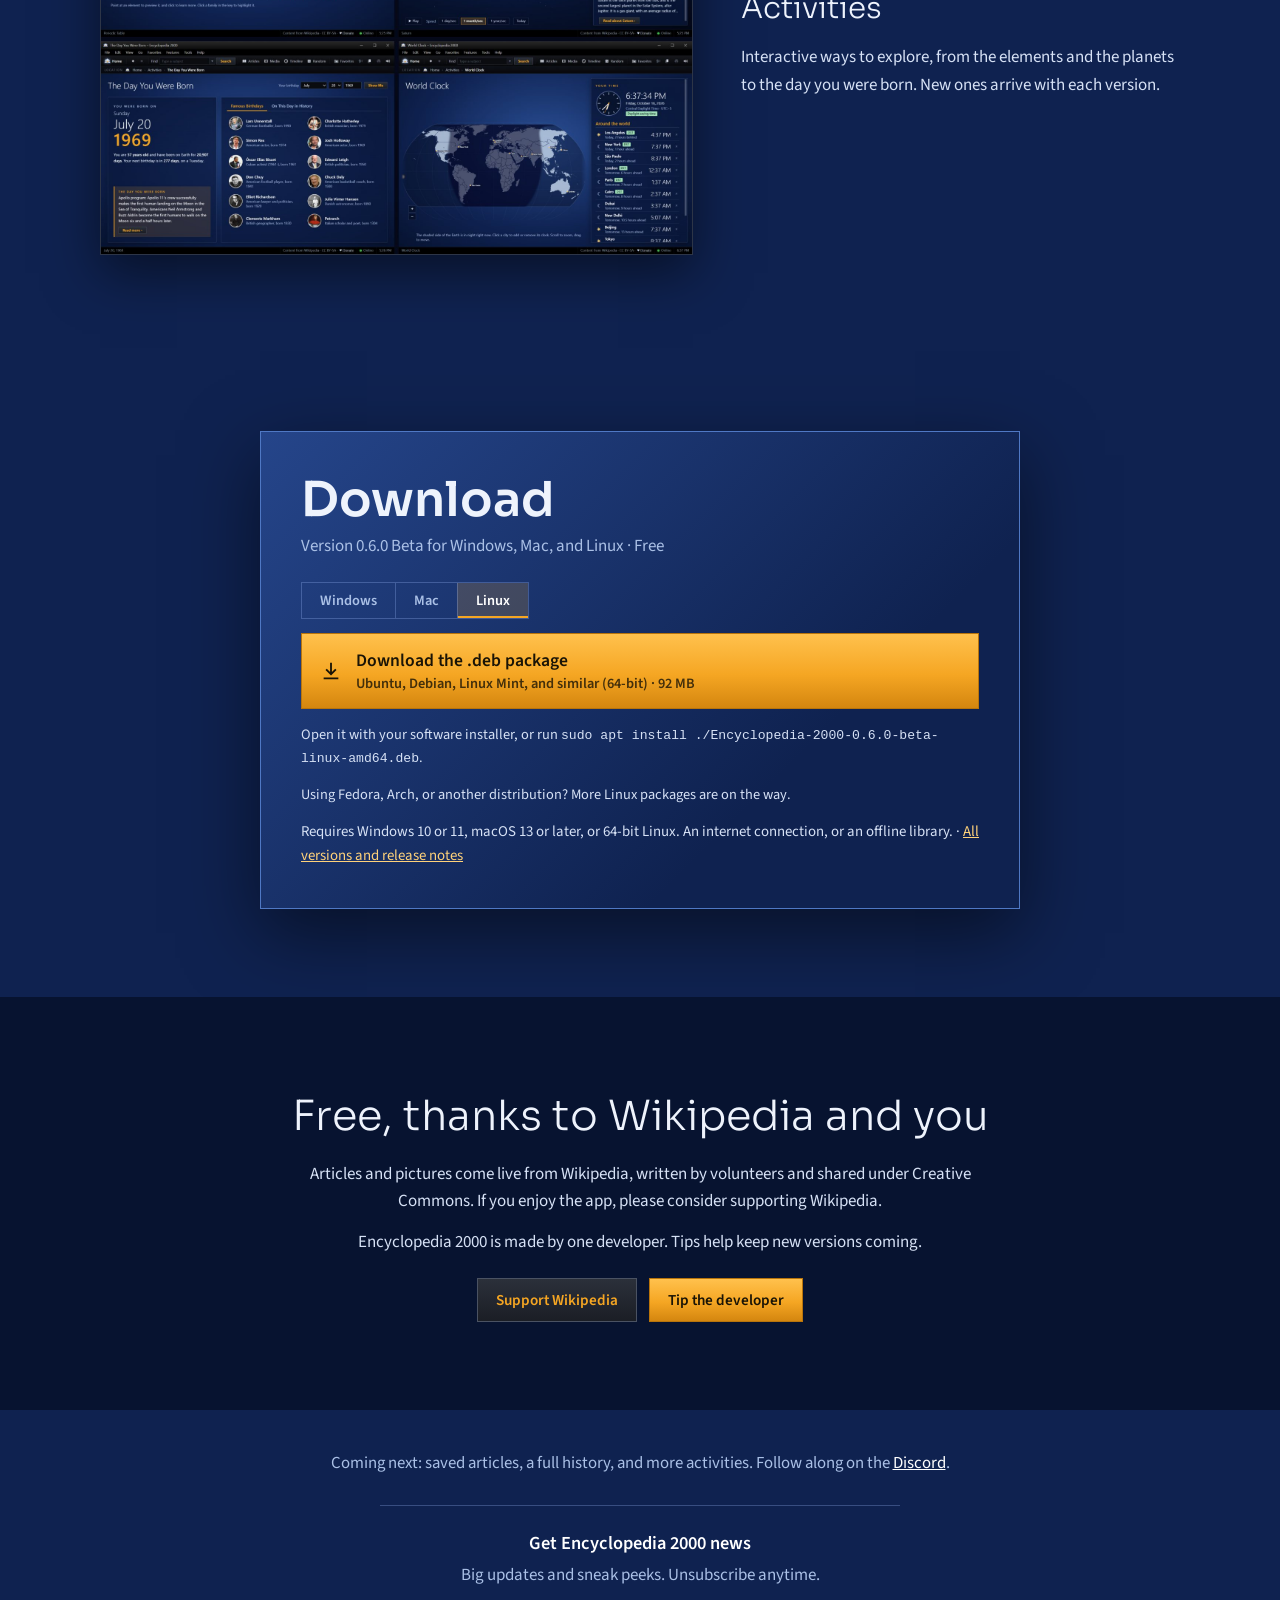
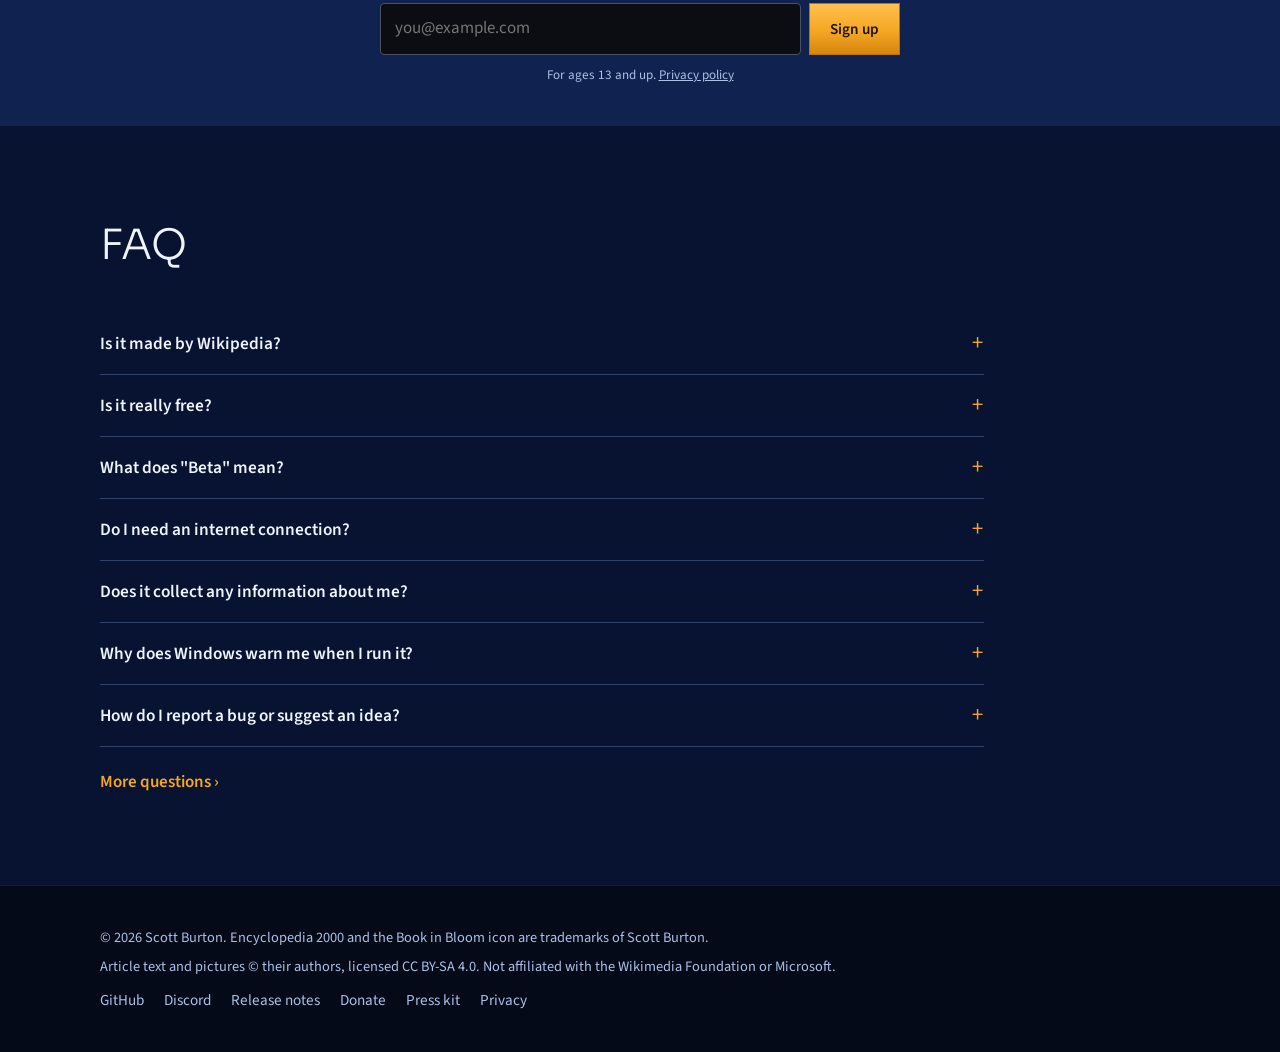
==== commit b82ff044: "0.6.0 Beta: download links (installer 120 MB, portable 110 MB, Mac 227 MB, Linux 92 MB); privacy pag" ====
--- a/index.html
+++ b/index.html
@@ -39,7 +39,7 @@
       <h1><span class="e">Encyclopedia</span><span class="y">2000</span></h1>
       <p class="lede">The CD-ROM encyclopedia, reborn with today's Wikipedia.</p>
       <div class="ctas">
-        <a class="btn primary" href="#download" id="hero-dl"><span>Download <span id="hero-os">for Windows</span></span> <small>Free · 0.5.6 Beta</small></a>
+        <a class="btn primary" href="#download" id="hero-dl"><span>Download <span id="hero-os">for Windows</span></span> <small>Free · 0.6.0 Beta</small></a>
         <a class="btn" href="https://discord.encyclopedia2000.com"><svg class="gh" viewBox="0 0 24 24" aria-hidden="true"><path d="M20.317 4.3698a19.7913 19.7913 0 00-4.8851-1.5152.0741.0741 0 00-.0785.0371c-.211.3753-.4447.8648-.6083 1.2495-1.8447-.2762-3.68-.2762-5.4868 0-.1636-.3933-.4058-.8742-.6177-1.2495a.077.077 0 00-.0785-.037 19.7363 19.7363 0 00-4.8852 1.515.0699.0699 0 00-.0321.0277C.5334 9.0458-.319 13.5799.0992 18.0578a.0824.0824 0 00.0312.0561c2.0528 1.5076 4.0413 2.4228 5.9929 3.0294a.0777.0777 0 00.0842-.0276c.4616-.6304.8731-1.2952 1.226-1.9942a.076.076 0 00-.0416-.1057c-.6528-.2476-1.2743-.5495-1.8722-.8923a.077.077 0 01-.0076-.1277c.1258-.0943.2517-.1923.3718-.2914a.0743.0743 0 01.0776-.0105c3.9278 1.7933 8.18 1.7933 12.0614 0a.0739.0739 0 01.0785.0095c.1202.099.246.1981.3728.2924a.077.077 0 01-.0066.1276 12.2986 12.2986 0 01-1.873.8914.0766.0766 0 00-.0407.1067c.3604.698.7719 1.3628 1.225 1.9932a.076.076 0 00.0842.0286c1.961-.6067 3.9495-1.5219 6.0023-3.0294a.077.077 0 00.0313-.0552c.5004-5.177-.8382-9.6739-3.5485-13.6604a.061.061 0 00-.0312-.0286zM8.02 15.3312c-1.1825 0-2.1569-1.0857-2.1569-2.419 0-1.3332.9555-2.4189 2.157-2.4189 1.2108 0 2.1757 1.0952 2.1568 2.419 0 1.3332-.9555 2.4189-2.1569 2.4189zm7.9748 0c-1.1825 0-2.1569-1.0857-2.1569-2.419 0-1.3332.9554-2.4189 2.1569-2.4189 1.2108 0 2.1757 1.0952 2.1568 2.419 0 1.3332-.946 2.4189-2.1568 2.4189Z"/></svg>Join the Discord</a>
         <a class="btn" href="https://github.com/sburton0/encyclopedia-2000"><svg class="gh" viewBox="0 0 16 16" aria-hidden="true"><path d="M8 0C3.58 0 0 3.58 0 8c0 3.54 2.29 6.53 5.47 7.59.4.07.55-.17.55-.38 0-.19-.01-.82-.01-1.49-2.01.37-2.53-.49-2.69-.94-.09-.23-.48-.94-.82-1.13-.28-.15-.68-.52-.01-.53.63-.01 1.08.58 1.23.82.72 1.21 1.87.87 2.33.66.07-.52.28-.87.51-1.07-1.78-.2-3.64-.89-3.64-3.95 0-.87.31-1.59.82-2.15-.08-.2-.36-1.02.08-2.12 0 0 .67-.21 2.2.82.64-.18 1.32-.27 2-.27.68 0 1.36.09 2 .27 1.53-1.04 2.2-.82 2.2-.82.44 1.1.16 1.92.08 2.12.51.56.82 1.27.82 2.15 0 3.07-1.87 3.75-3.65 3.95.29.25.54.73.54 1.48 0 1.07-.01 1.93-.01 2.2 0 .21.15.46.55.38A8.013 8.013 0 0 0 16 8c0-4.42-3.58-8-8-8z"/></svg>View on GitHub</a>
       </div>
@@ -117,7 +117,7 @@
       <div class="box single">
         <div>
           <h2 class="big">Download</h2>
-          <p class="sub">Version 0.5.6 Beta for Windows, Mac, and Linux · Free</p>
+          <p class="sub">Version 0.6.0 Beta for Windows, Mac, and Linux · Free</p>
           <div class="topc on-phone">
             <p>Encyclopedia 2000 runs on computers. Send yourself the link to download it later.</p>
             <div class="dl">
@@ -135,16 +135,16 @@
               <button type="button" role="tab" data-os="linux">Linux</button>
             </div>
             <div class="dl" data-os="win">
-              <a class="btn primary" href="https://github.com/sburton0/encyclopedia-2000/releases/download/v0.5.6-beta/Encyclopedia-2000-Installer-0.5.6-beta.exe"><svg viewBox="0 0 24 24" aria-hidden="true"><path d="M11 3h2v10.2l3.6-3.6 1.4 1.4-6 6-6-6 1.4-1.4 3.6 3.6zM4 19h16v2H4z"/></svg><div><b>Download the installer</b><span>Recommended · updates automatically · 111 MB</span></div></a>
-              <a class="btn" href="https://github.com/sburton0/encyclopedia-2000/releases/download/v0.5.6-beta/Encyclopedia-2000-Portable-0.5.6-beta.exe"><svg viewBox="0 0 24 24" aria-hidden="true"><path d="M11 3h2v10.2l3.6-3.6 1.4 1.4-6 6-6-6 1.4-1.4 3.6 3.6zM4 19h16v2H4z"/></svg><div><b>Download the portable version</b><span>No installation needed · 110 MB</span></div></a>
+              <a class="btn primary" href="https://github.com/sburton0/encyclopedia-2000/releases/download/v0.6.0-beta/Encyclopedia-2000-Installer-0.6.0-beta.exe"><svg viewBox="0 0 24 24" aria-hidden="true"><path d="M11 3h2v10.2l3.6-3.6 1.4 1.4-6 6-6-6 1.4-1.4 3.6 3.6zM4 19h16v2H4z"/></svg><div><b>Download the installer</b><span>Recommended · updates automatically · 120 MB</span></div></a>
+              <a class="btn" href="https://github.com/sburton0/encyclopedia-2000/releases/download/v0.6.0-beta/Encyclopedia-2000-Portable-0.6.0-beta.exe"><svg viewBox="0 0 24 24" aria-hidden="true"><path d="M11 3h2v10.2l3.6-3.6 1.4 1.4-6 6-6-6 1.4-1.4 3.6 3.6zM4 19h16v2H4z"/></svg><div><b>Download the portable version</b><span>No installation needed · 110 MB</span></div></a>
             </div>
             <div class="dl" data-os="mac" hidden>
-              <a class="btn primary" href="https://github.com/sburton0/encyclopedia-2000/releases/download/v0.5.6-beta/Encyclopedia-2000-0.5.6-beta.dmg"><svg viewBox="0 0 24 24" aria-hidden="true"><path d="M11 3h2v10.2l3.6-3.6 1.4 1.4-6 6-6-6 1.4-1.4 3.6 3.6zM4 19h16v2H4z"/></svg><div><b>Download for Mac</b><span>Apple Silicon and Intel · updates automatically · 220 MB</span></div></a>
+              <a class="btn primary" href="https://github.com/sburton0/encyclopedia-2000/releases/download/v0.6.0-beta/Encyclopedia-2000-0.6.0-beta.dmg"><svg viewBox="0 0 24 24" aria-hidden="true"><path d="M11 3h2v10.2l3.6-3.6 1.4 1.4-6 6-6-6 1.4-1.4 3.6 3.6zM4 19h16v2H4z"/></svg><div><b>Download for Mac</b><span>Apple Silicon and Intel · updates automatically · 227 MB</span></div></a>
               <p class="note">Open the file and drag Encyclopedia 2000 to Applications. Have version 0.4.1 or 0.4.2? Download 0.5 here once (those versions can’t update themselves); updates are automatic again from 0.5 on.</p>
             </div>
             <div class="dl" data-os="linux" hidden>
-              <a class="btn primary" href="https://github.com/sburton0/encyclopedia-2000/releases/download/v0.5.6-beta/Encyclopedia-2000-0.5.6-beta-linux-amd64.deb"><svg viewBox="0 0 24 24" aria-hidden="true"><path d="M11 3h2v10.2l3.6-3.6 1.4 1.4-6 6-6-6 1.4-1.4 3.6 3.6zM4 19h16v2H4z"/></svg><div><b>Download the .deb package</b><span>Ubuntu, Debian, Linux Mint, and similar (64-bit) · 85 MB</span></div></a>
-              <p class="note">Open it with your software installer, or run <code>sudo apt install ./Encyclopedia-2000-0.5.6-beta-linux-amd64.deb</code>.</p>
+              <a class="btn primary" href="https://github.com/sburton0/encyclopedia-2000/releases/download/v0.6.0-beta/Encyclopedia-2000-0.6.0-beta-linux-amd64.deb"><svg viewBox="0 0 24 24" aria-hidden="true"><path d="M11 3h2v10.2l3.6-3.6 1.4 1.4-6 6-6-6 1.4-1.4 3.6 3.6zM4 19h16v2H4z"/></svg><div><b>Download the .deb package</b><span>Ubuntu, Debian, Linux Mint, and similar (64-bit) · 92 MB</span></div></a>
+              <p class="note">Open it with your software installer, or run <code>sudo apt install ./Encyclopedia-2000-0.6.0-beta-linux-amd64.deb</code>.</p>
               <p class="note">Using Fedora, Arch, or another distribution? More Linux packages are on the way.</p>
             </div>
             <p class="note">Requires Windows 10 or 11, macOS 13 or later, or 64-bit Linux. An internet connection, or an offline library. · <a href="https://github.com/sburton0/encyclopedia-2000/releases">All versions and release notes</a></p>
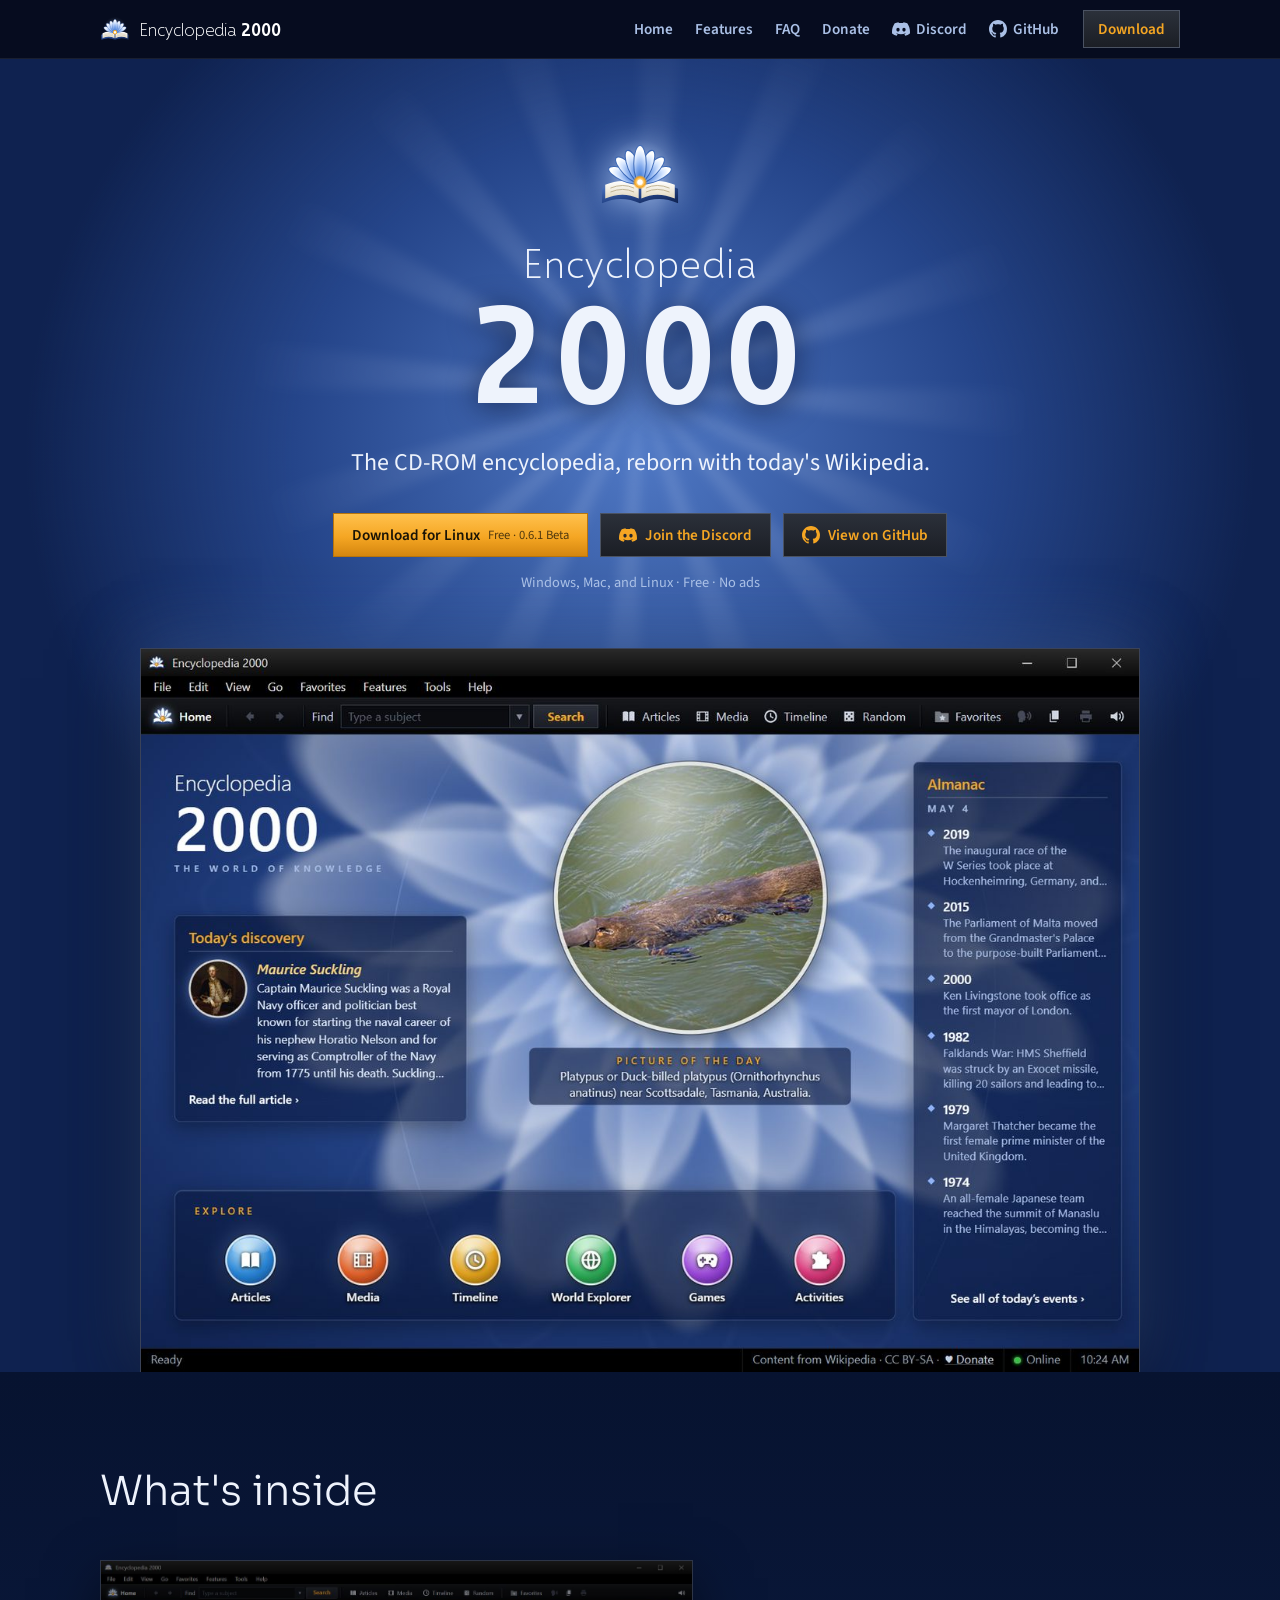
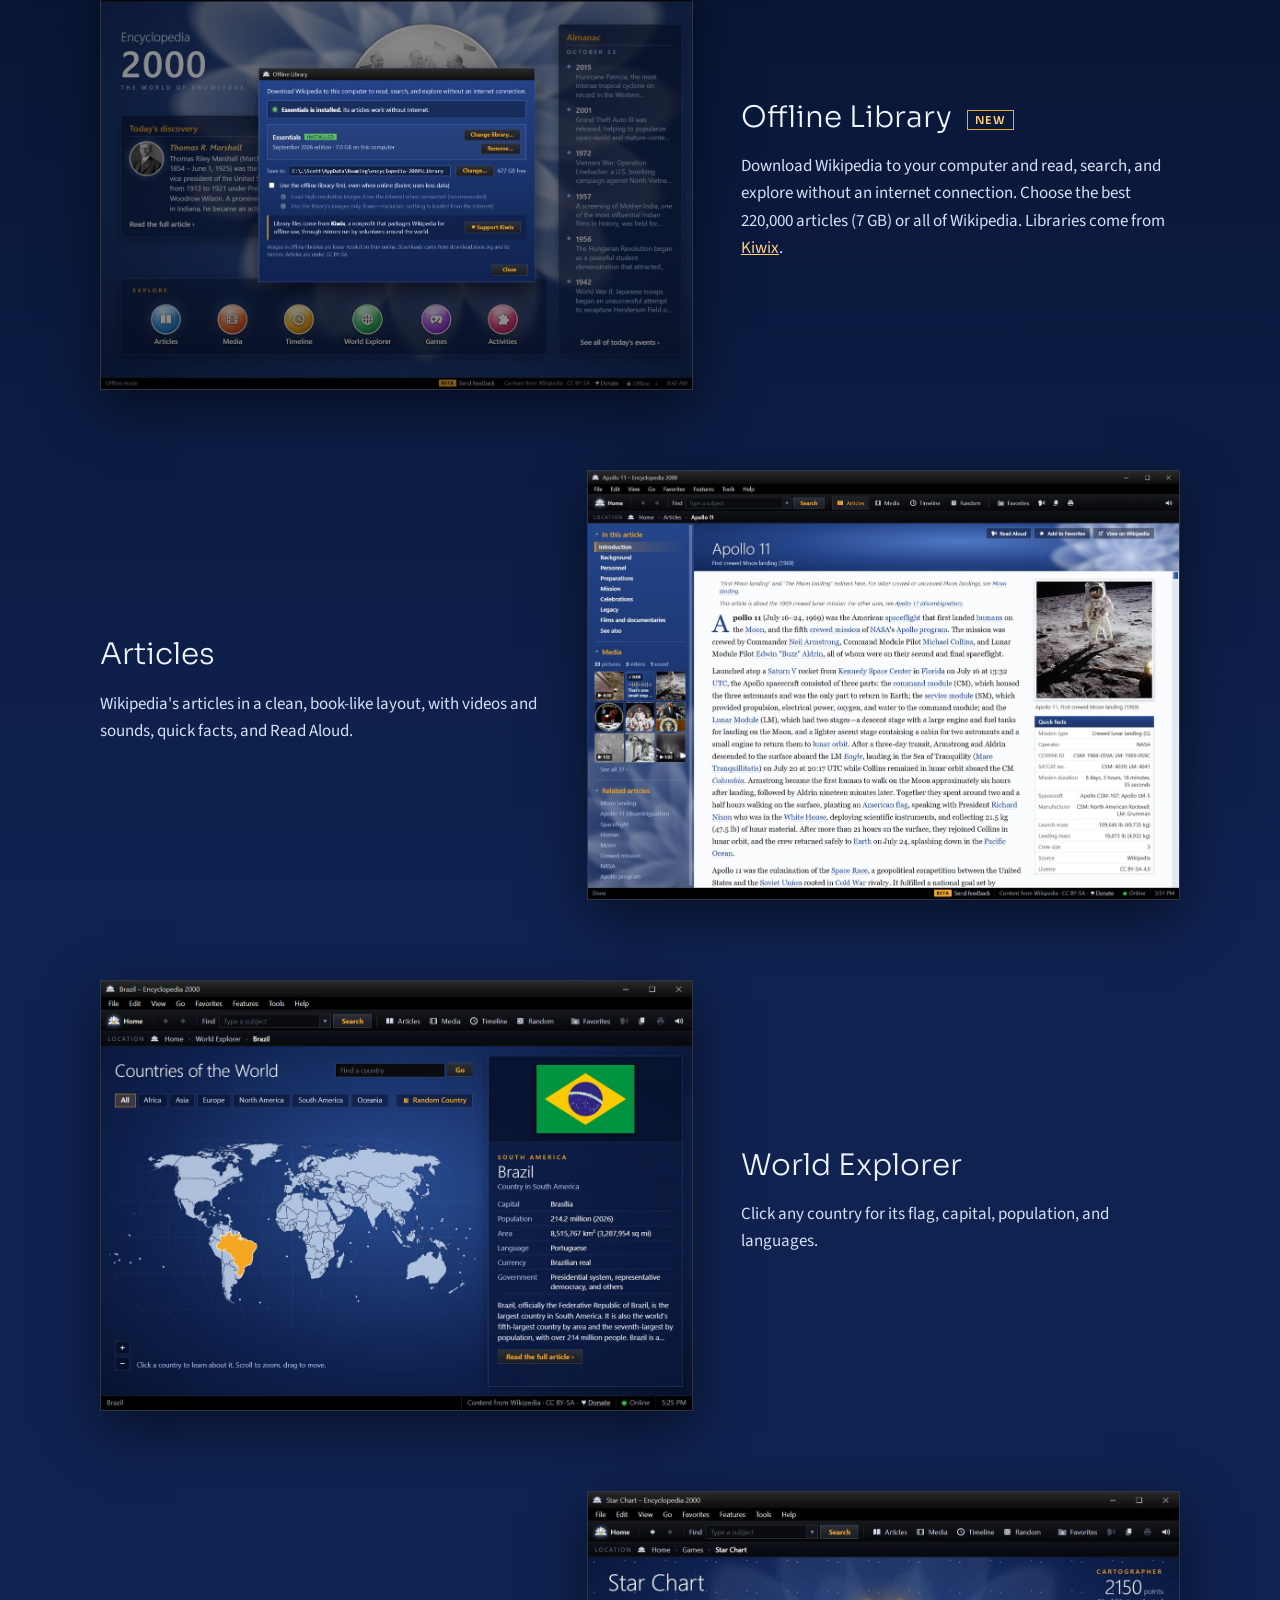
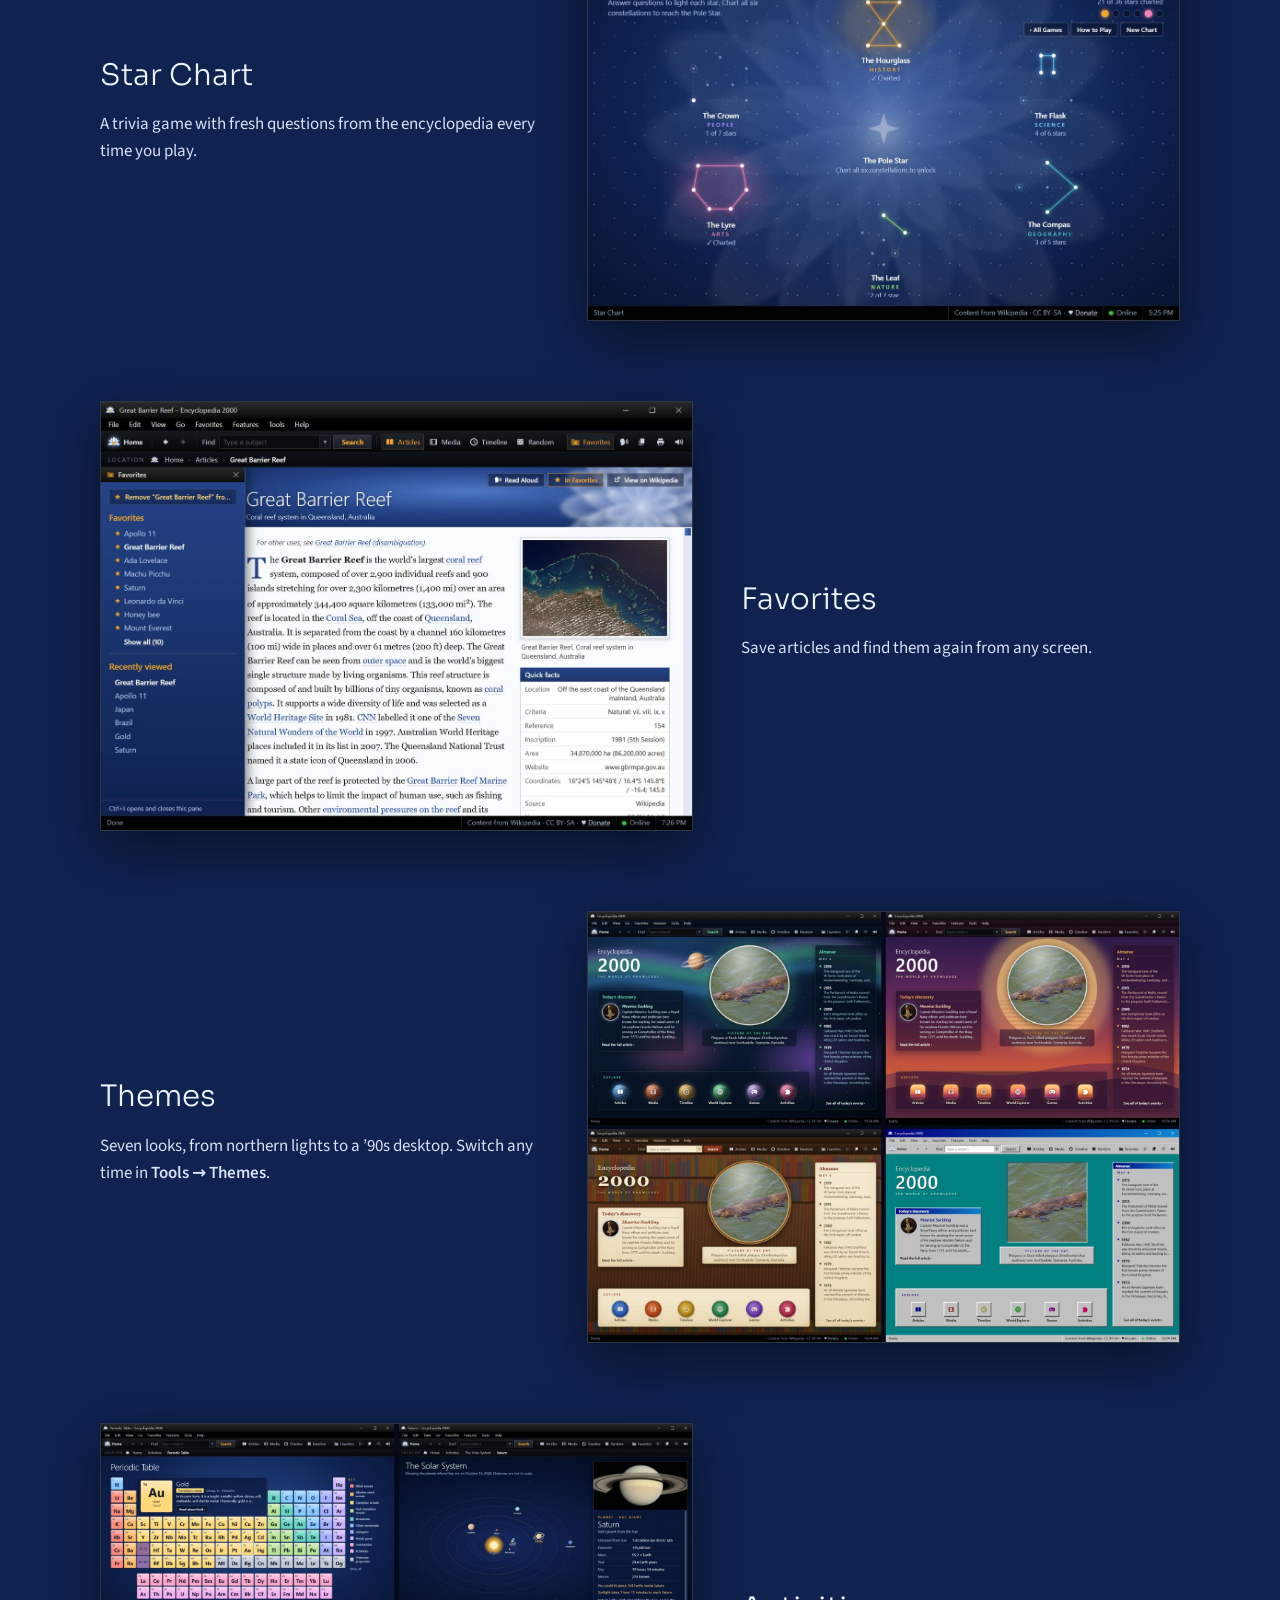
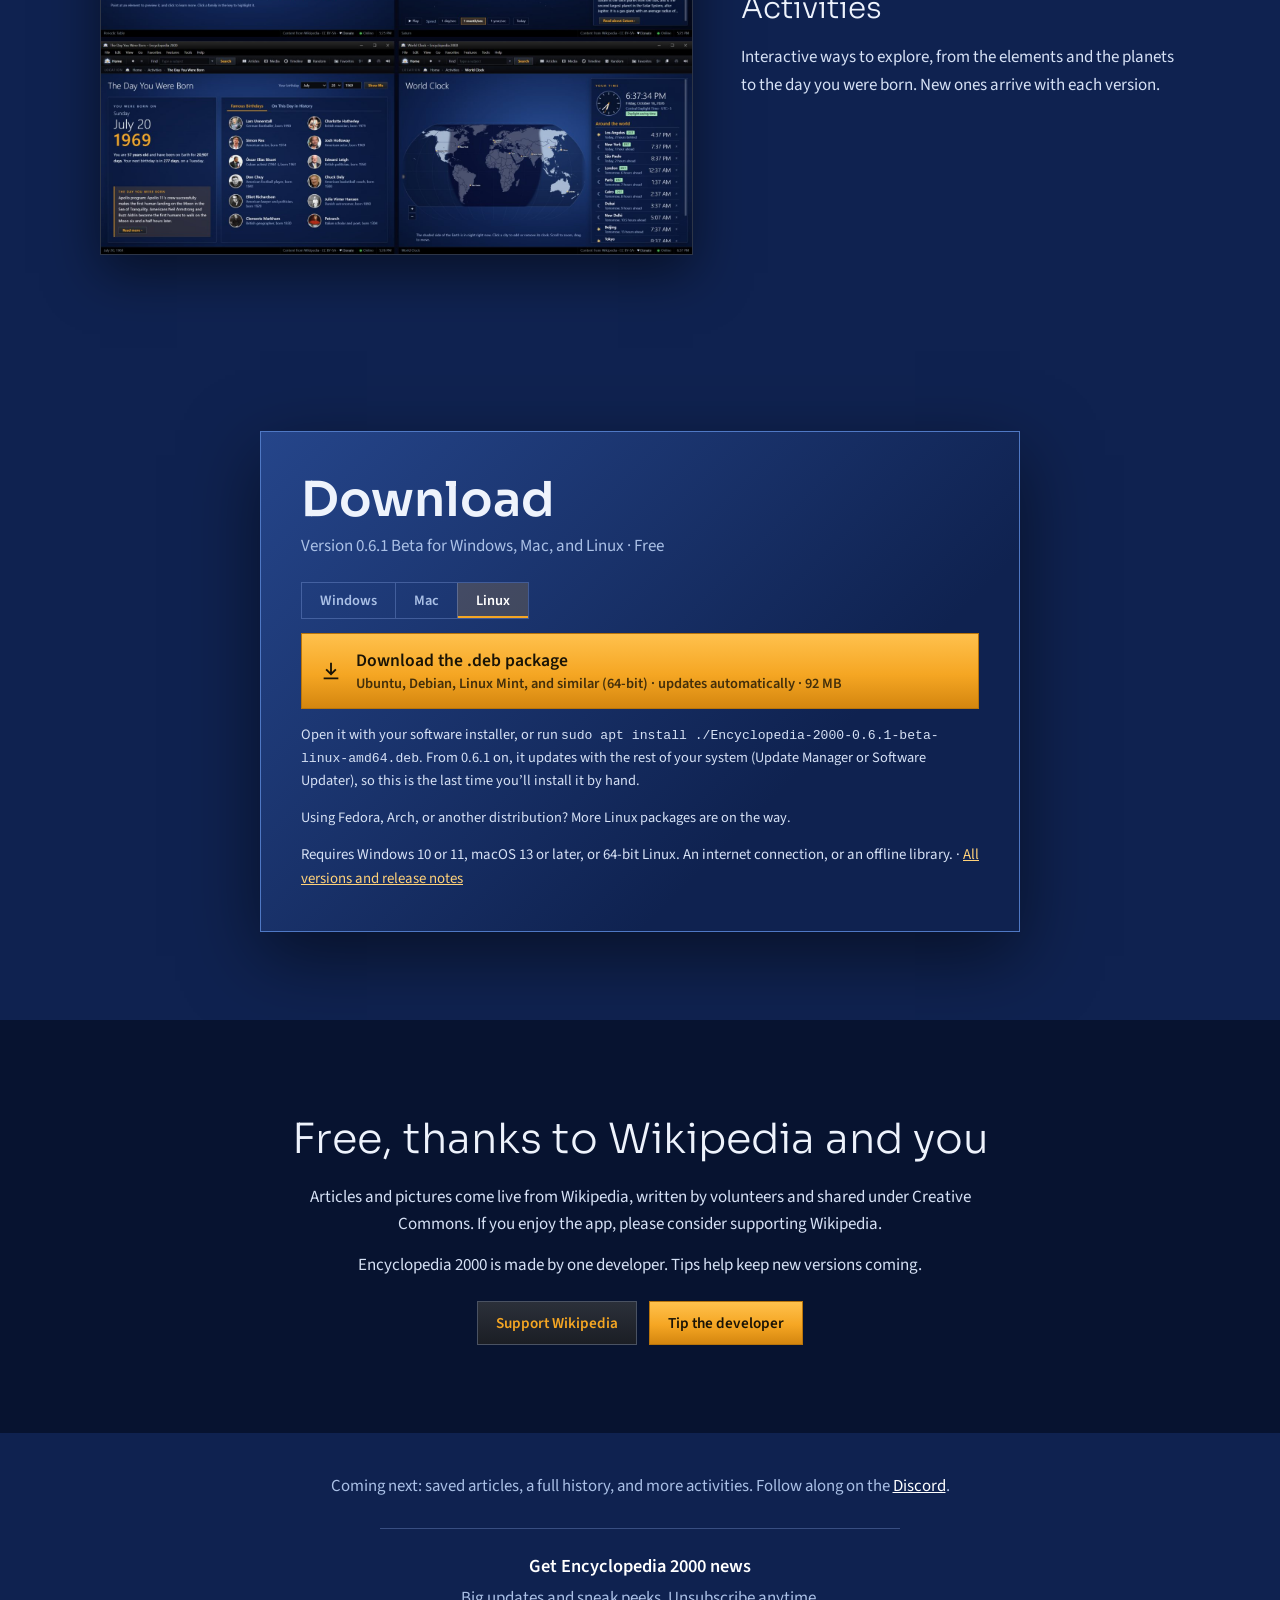
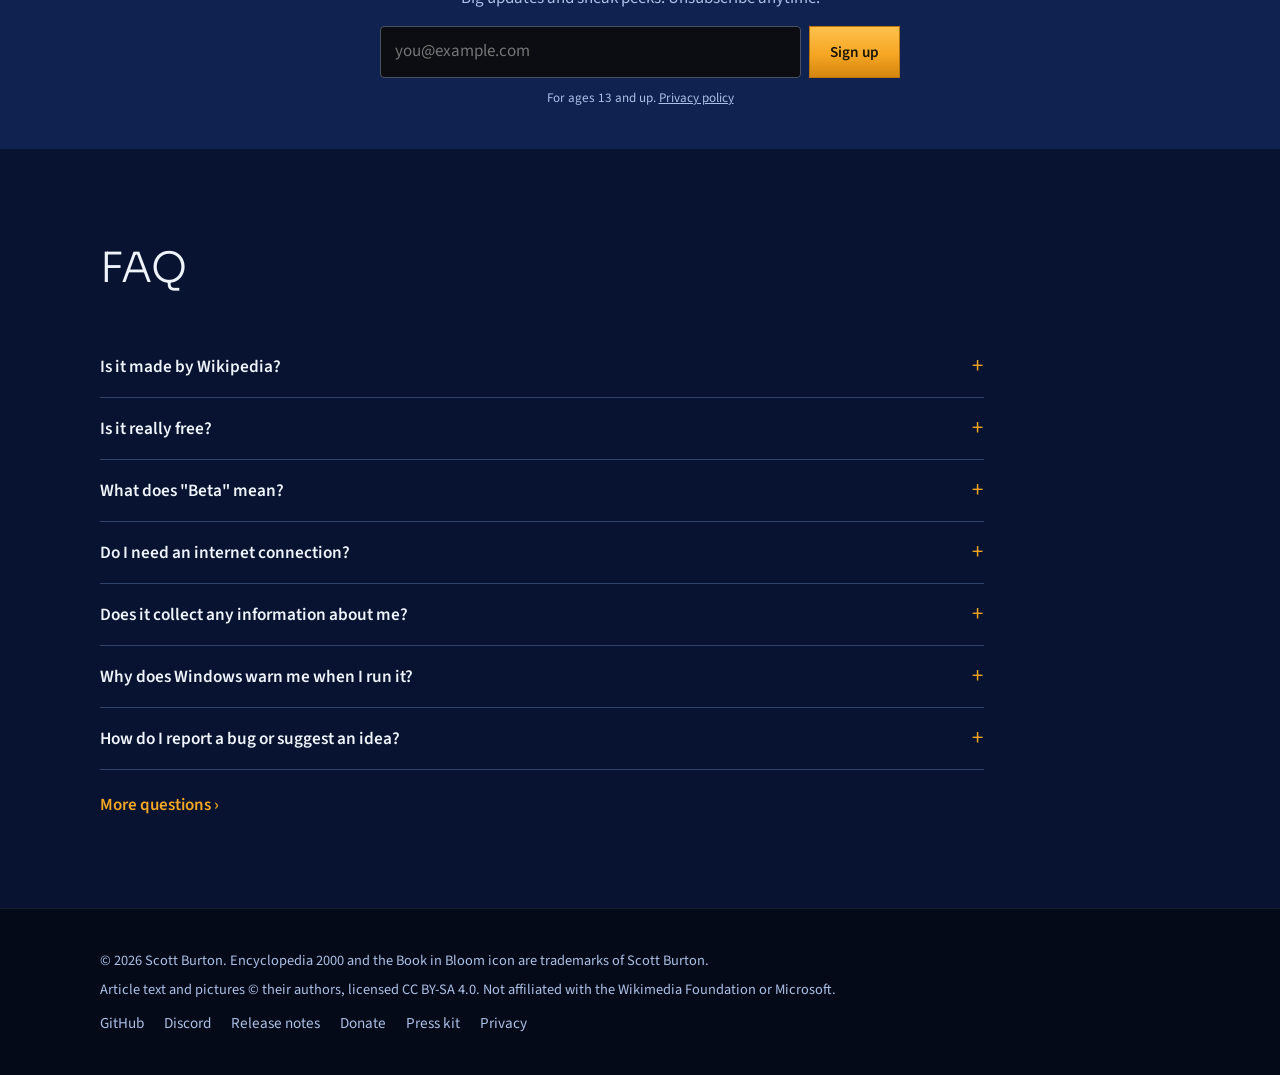
==== commit f7d9fa9d: "0.6.1: download links (sizes unchanged), the Linux download updates automatically from 0.6.1 on, and" ====
--- a/index.html
+++ b/index.html
@@ -39,7 +39,7 @@
       <h1><span class="e">Encyclopedia</span><span class="y">2000</span></h1>
       <p class="lede">The CD-ROM encyclopedia, reborn with today's Wikipedia.</p>
       <div class="ctas">
-        <a class="btn primary" href="#download" id="hero-dl"><span>Download <span id="hero-os">for Windows</span></span> <small>Free · 0.6.0 Beta</small></a>
+        <a class="btn primary" href="#download" id="hero-dl"><span>Download <span id="hero-os">for Windows</span></span> <small>Free · 0.6.1 Beta</small></a>
         <a class="btn" href="https://discord.encyclopedia2000.com"><svg class="gh" viewBox="0 0 24 24" aria-hidden="true"><path d="M20.317 4.3698a19.7913 19.7913 0 00-4.8851-1.5152.0741.0741 0 00-.0785.0371c-.211.3753-.4447.8648-.6083 1.2495-1.8447-.2762-3.68-.2762-5.4868 0-.1636-.3933-.4058-.8742-.6177-1.2495a.077.077 0 00-.0785-.037 19.7363 19.7363 0 00-4.8852 1.515.0699.0699 0 00-.0321.0277C.5334 9.0458-.319 13.5799.0992 18.0578a.0824.0824 0 00.0312.0561c2.0528 1.5076 4.0413 2.4228 5.9929 3.0294a.0777.0777 0 00.0842-.0276c.4616-.6304.8731-1.2952 1.226-1.9942a.076.076 0 00-.0416-.1057c-.6528-.2476-1.2743-.5495-1.8722-.8923a.077.077 0 01-.0076-.1277c.1258-.0943.2517-.1923.3718-.2914a.0743.0743 0 01.0776-.0105c3.9278 1.7933 8.18 1.7933 12.0614 0a.0739.0739 0 01.0785.0095c.1202.099.246.1981.3728.2924a.077.077 0 01-.0066.1276 12.2986 12.2986 0 01-1.873.8914.0766.0766 0 00-.0407.1067c.3604.698.7719 1.3628 1.225 1.9932a.076.076 0 00.0842.0286c1.961-.6067 3.9495-1.5219 6.0023-3.0294a.077.077 0 00.0313-.0552c.5004-5.177-.8382-9.6739-3.5485-13.6604a.061.061 0 00-.0312-.0286zM8.02 15.3312c-1.1825 0-2.1569-1.0857-2.1569-2.419 0-1.3332.9555-2.4189 2.157-2.4189 1.2108 0 2.1757 1.0952 2.1568 2.419 0 1.3332-.9555 2.4189-2.1569 2.4189zm7.9748 0c-1.1825 0-2.1569-1.0857-2.1569-2.419 0-1.3332.9554-2.4189 2.1569-2.4189 1.2108 0 2.1757 1.0952 2.1568 2.419 0 1.3332-.946 2.4189-2.1568 2.4189Z"/></svg>Join the Discord</a>
         <a class="btn" href="https://github.com/sburton0/encyclopedia-2000"><svg class="gh" viewBox="0 0 16 16" aria-hidden="true"><path d="M8 0C3.58 0 0 3.58 0 8c0 3.54 2.29 6.53 5.47 7.59.4.07.55-.17.55-.38 0-.19-.01-.82-.01-1.49-2.01.37-2.53-.49-2.69-.94-.09-.23-.48-.94-.82-1.13-.28-.15-.68-.52-.01-.53.63-.01 1.08.58 1.23.82.72 1.21 1.87.87 2.33.66.07-.52.28-.87.51-1.07-1.78-.2-3.64-.89-3.64-3.95 0-.87.31-1.59.82-2.15-.08-.2-.36-1.02.08-2.12 0 0 .67-.21 2.2.82.64-.18 1.32-.27 2-.27.68 0 1.36.09 2 .27 1.53-1.04 2.2-.82 2.2-.82.44 1.1.16 1.92.08 2.12.51.56.82 1.27.82 2.15 0 3.07-1.87 3.75-3.65 3.95.29.25.54.73.54 1.48 0 1.07-.01 1.93-.01 2.2 0 .21.15.46.55.38A8.013 8.013 0 0 0 16 8c0-4.42-3.58-8-8-8z"/></svg>View on GitHub</a>
       </div>
@@ -117,7 +117,7 @@
       <div class="box single">
         <div>
           <h2 class="big">Download</h2>
-          <p class="sub">Version 0.6.0 Beta for Windows, Mac, and Linux · Free</p>
+          <p class="sub">Version 0.6.1 Beta for Windows, Mac, and Linux · Free</p>
           <div class="topc on-phone">
             <p>Encyclopedia 2000 runs on computers. Send yourself the link to download it later.</p>
             <div class="dl">
@@ -135,16 +135,16 @@
               <button type="button" role="tab" data-os="linux">Linux</button>
             </div>
             <div class="dl" data-os="win">
-              <a class="btn primary" href="https://github.com/sburton0/encyclopedia-2000/releases/download/v0.6.0-beta/Encyclopedia-2000-Installer-0.6.0-beta.exe"><svg viewBox="0 0 24 24" aria-hidden="true"><path d="M11 3h2v10.2l3.6-3.6 1.4 1.4-6 6-6-6 1.4-1.4 3.6 3.6zM4 19h16v2H4z"/></svg><div><b>Download the installer</b><span>Recommended · updates automatically · 120 MB</span></div></a>
-              <a class="btn" href="https://github.com/sburton0/encyclopedia-2000/releases/download/v0.6.0-beta/Encyclopedia-2000-Portable-0.6.0-beta.exe"><svg viewBox="0 0 24 24" aria-hidden="true"><path d="M11 3h2v10.2l3.6-3.6 1.4 1.4-6 6-6-6 1.4-1.4 3.6 3.6zM4 19h16v2H4z"/></svg><div><b>Download the portable version</b><span>No installation needed · 110 MB</span></div></a>
+              <a class="btn primary" href="https://github.com/sburton0/encyclopedia-2000/releases/download/v0.6.1-beta/Encyclopedia-2000-Installer-0.6.1-beta.exe"><svg viewBox="0 0 24 24" aria-hidden="true"><path d="M11 3h2v10.2l3.6-3.6 1.4 1.4-6 6-6-6 1.4-1.4 3.6 3.6zM4 19h16v2H4z"/></svg><div><b>Download the installer</b><span>Recommended · updates automatically · 120 MB</span></div></a>
+              <a class="btn" href="https://github.com/sburton0/encyclopedia-2000/releases/download/v0.6.1-beta/Encyclopedia-2000-Portable-0.6.1-beta.exe"><svg viewBox="0 0 24 24" aria-hidden="true"><path d="M11 3h2v10.2l3.6-3.6 1.4 1.4-6 6-6-6 1.4-1.4 3.6 3.6zM4 19h16v2H4z"/></svg><div><b>Download the portable version</b><span>No installation needed · 110 MB</span></div></a>
             </div>
             <div class="dl" data-os="mac" hidden>
-              <a class="btn primary" href="https://github.com/sburton0/encyclopedia-2000/releases/download/v0.6.0-beta/Encyclopedia-2000-0.6.0-beta.dmg"><svg viewBox="0 0 24 24" aria-hidden="true"><path d="M11 3h2v10.2l3.6-3.6 1.4 1.4-6 6-6-6 1.4-1.4 3.6 3.6zM4 19h16v2H4z"/></svg><div><b>Download for Mac</b><span>Apple Silicon and Intel · updates automatically · 227 MB</span></div></a>
+              <a class="btn primary" href="https://github.com/sburton0/encyclopedia-2000/releases/download/v0.6.1-beta/Encyclopedia-2000-0.6.1-beta.dmg"><svg viewBox="0 0 24 24" aria-hidden="true"><path d="M11 3h2v10.2l3.6-3.6 1.4 1.4-6 6-6-6 1.4-1.4 3.6 3.6zM4 19h16v2H4z"/></svg><div><b>Download for Mac</b><span>Apple Silicon and Intel · updates automatically · 227 MB</span></div></a>
               <p class="note">Open the file and drag Encyclopedia 2000 to Applications. Have version 0.4.1 or 0.4.2? Download 0.5 here once (those versions can’t update themselves); updates are automatic again from 0.5 on.</p>
             </div>
             <div class="dl" data-os="linux" hidden>
-              <a class="btn primary" href="https://github.com/sburton0/encyclopedia-2000/releases/download/v0.6.0-beta/Encyclopedia-2000-0.6.0-beta-linux-amd64.deb"><svg viewBox="0 0 24 24" aria-hidden="true"><path d="M11 3h2v10.2l3.6-3.6 1.4 1.4-6 6-6-6 1.4-1.4 3.6 3.6zM4 19h16v2H4z"/></svg><div><b>Download the .deb package</b><span>Ubuntu, Debian, Linux Mint, and similar (64-bit) · 92 MB</span></div></a>
-              <p class="note">Open it with your software installer, or run <code>sudo apt install ./Encyclopedia-2000-0.6.0-beta-linux-amd64.deb</code>.</p>
+              <a class="btn primary" href="https://github.com/sburton0/encyclopedia-2000/releases/download/v0.6.1-beta/Encyclopedia-2000-0.6.1-beta-linux-amd64.deb"><svg viewBox="0 0 24 24" aria-hidden="true"><path d="M11 3h2v10.2l3.6-3.6 1.4 1.4-6 6-6-6 1.4-1.4 3.6 3.6zM4 19h16v2H4z"/></svg><div><b>Download the .deb package</b><span>Ubuntu, Debian, Linux Mint, and similar (64-bit) · updates automatically · 92 MB</span></div></a>
+              <p class="note">Open it with your software installer, or run <code>sudo apt install ./Encyclopedia-2000-0.6.1-beta-linux-amd64.deb</code>. From 0.6.1 on, it updates with the rest of your system (Update Manager or Software Updater), so this is the last time you’ll install it by hand.</p>
               <p class="note">Using Fedora, Arch, or another distribution? More Linux packages are on the way.</p>
             </div>
             <p class="note">Requires Windows 10 or 11, macOS 13 or later, or 64-bit Linux. An internet connection, or an offline library. · <a href="https://github.com/sburton0/encyclopedia-2000/releases">All versions and release notes</a></p>
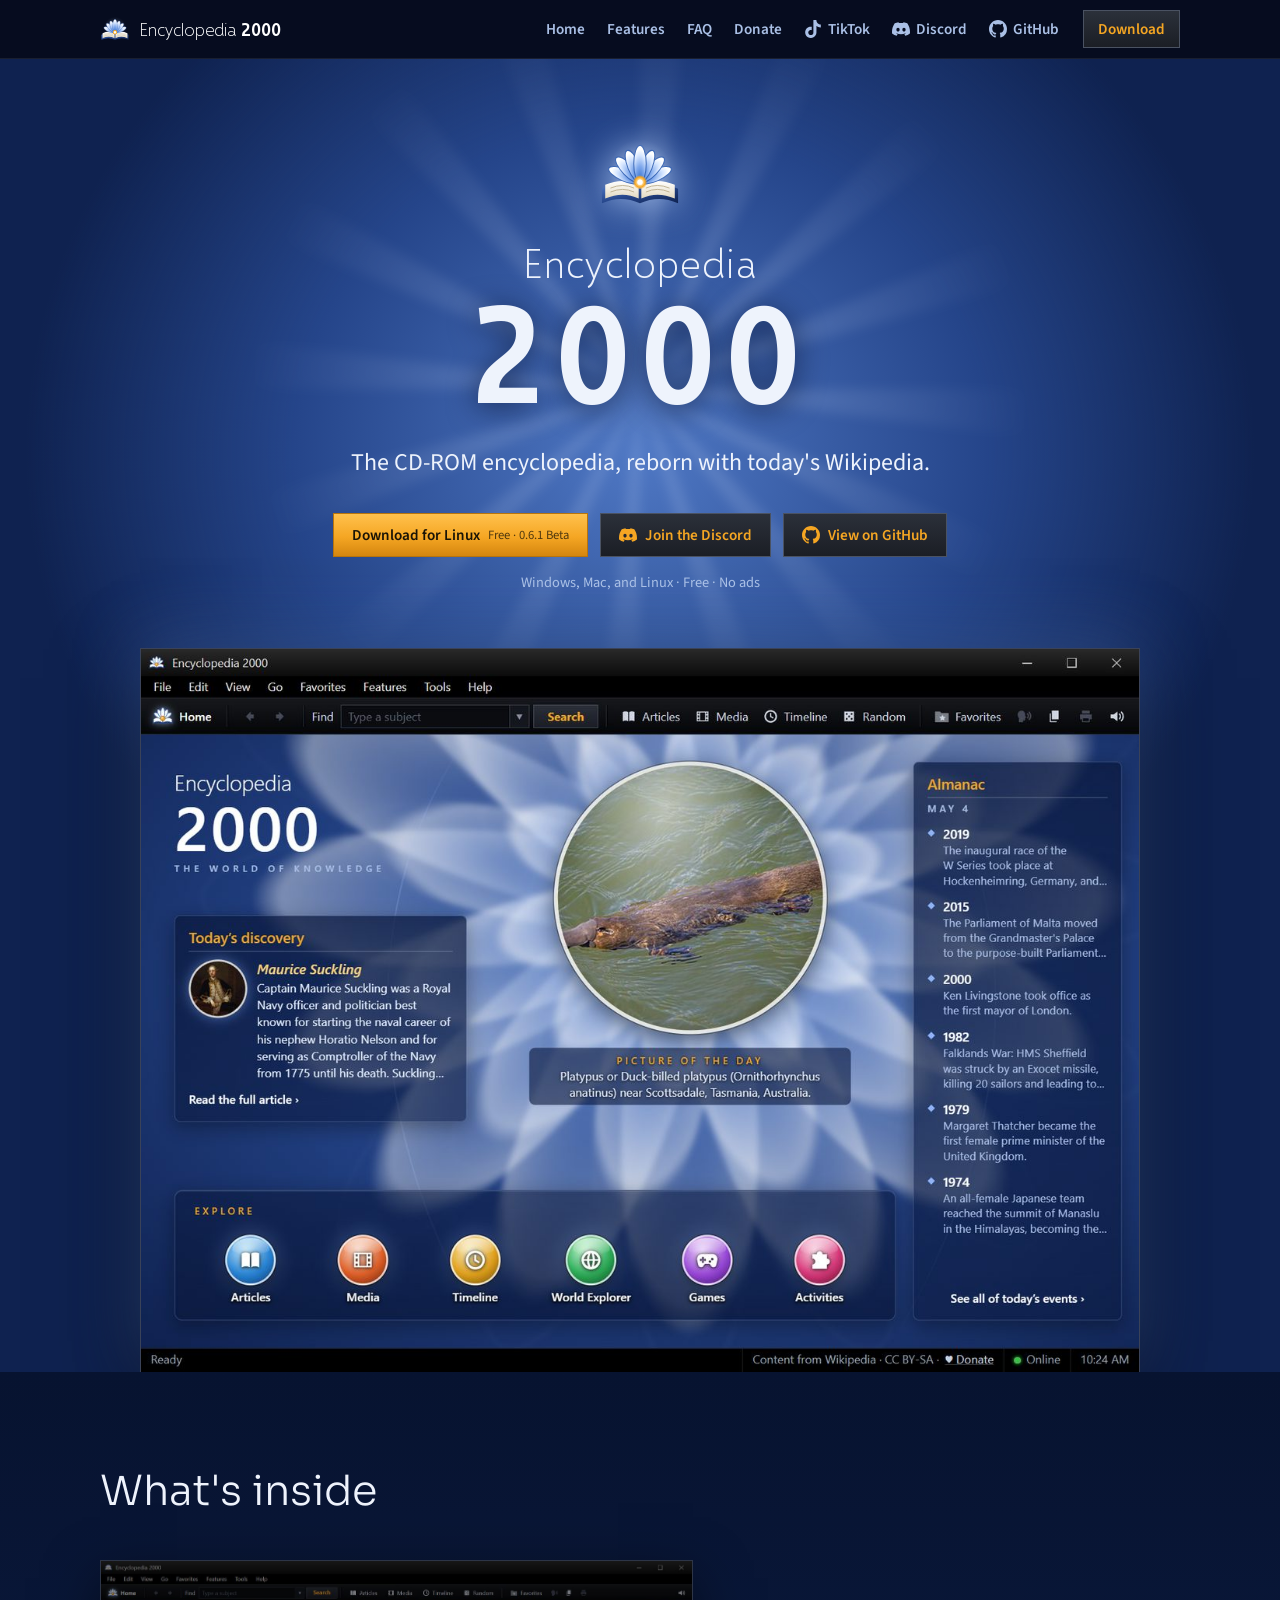
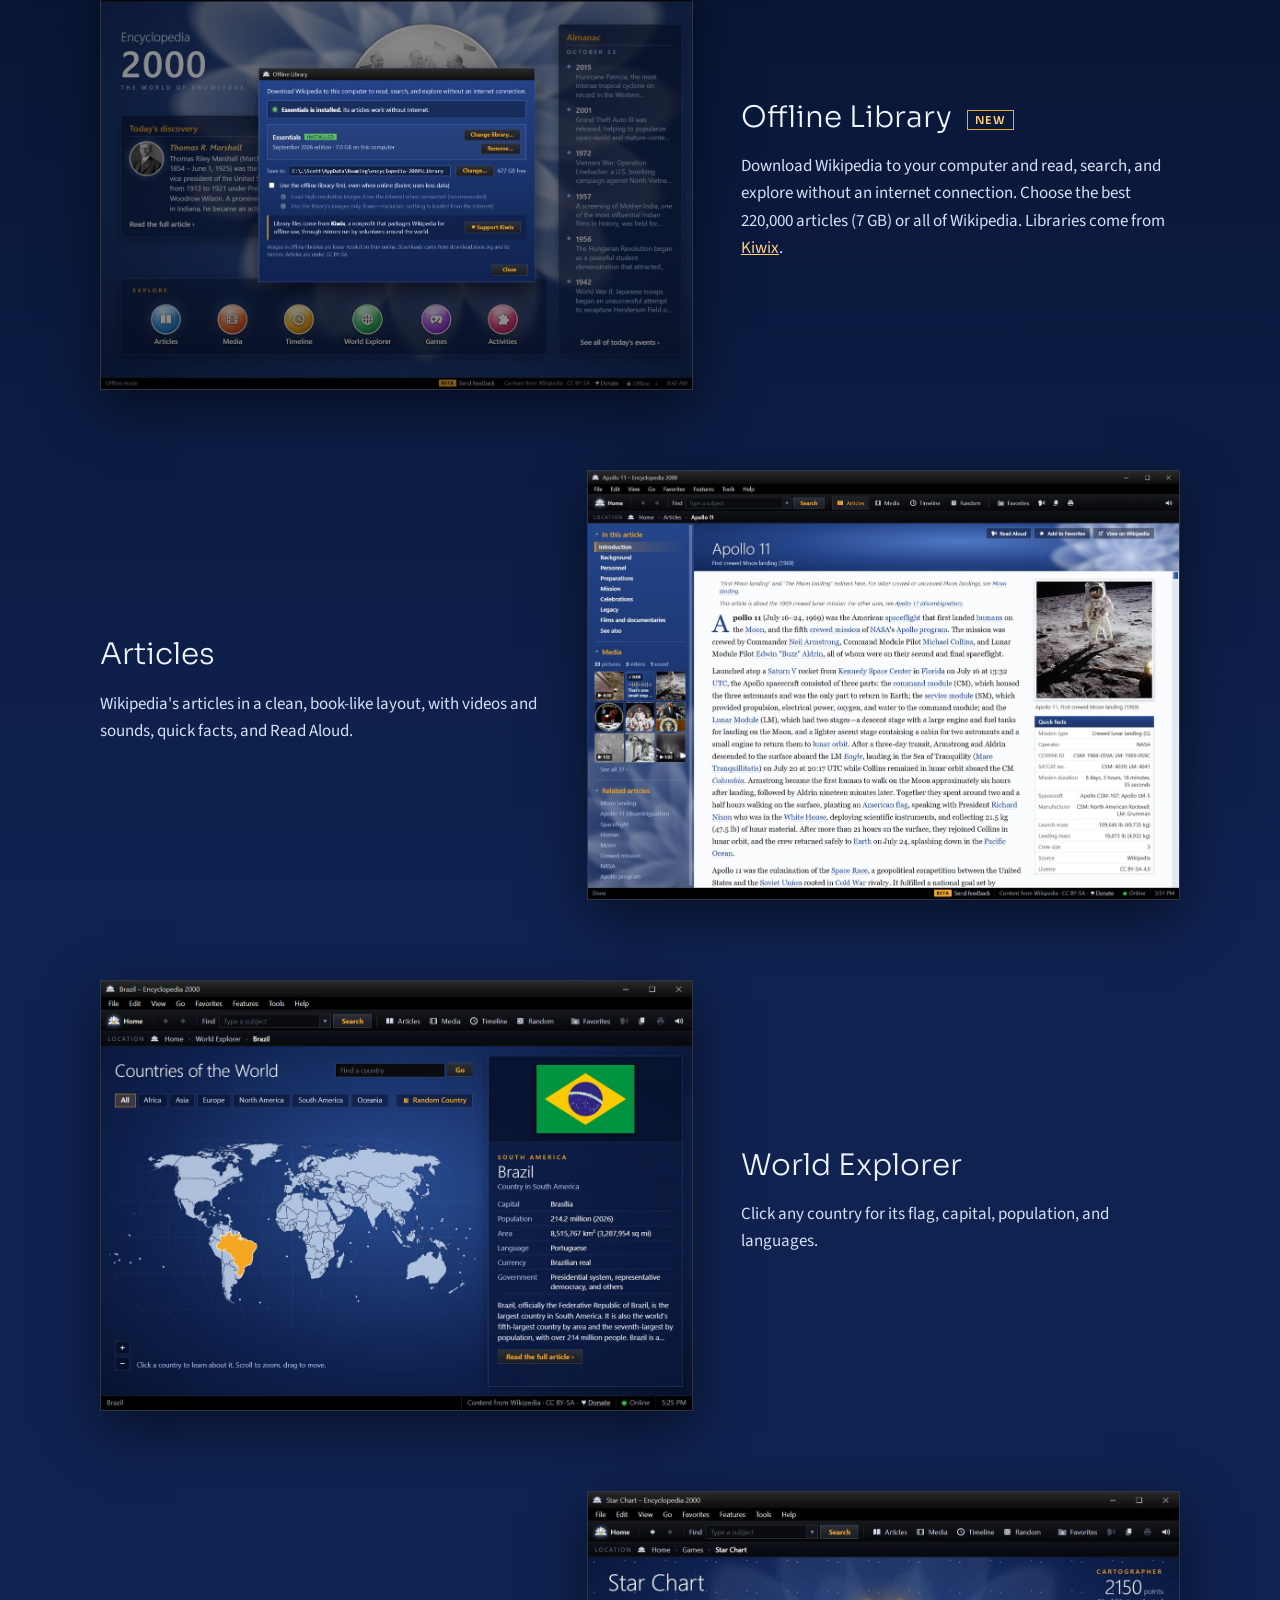
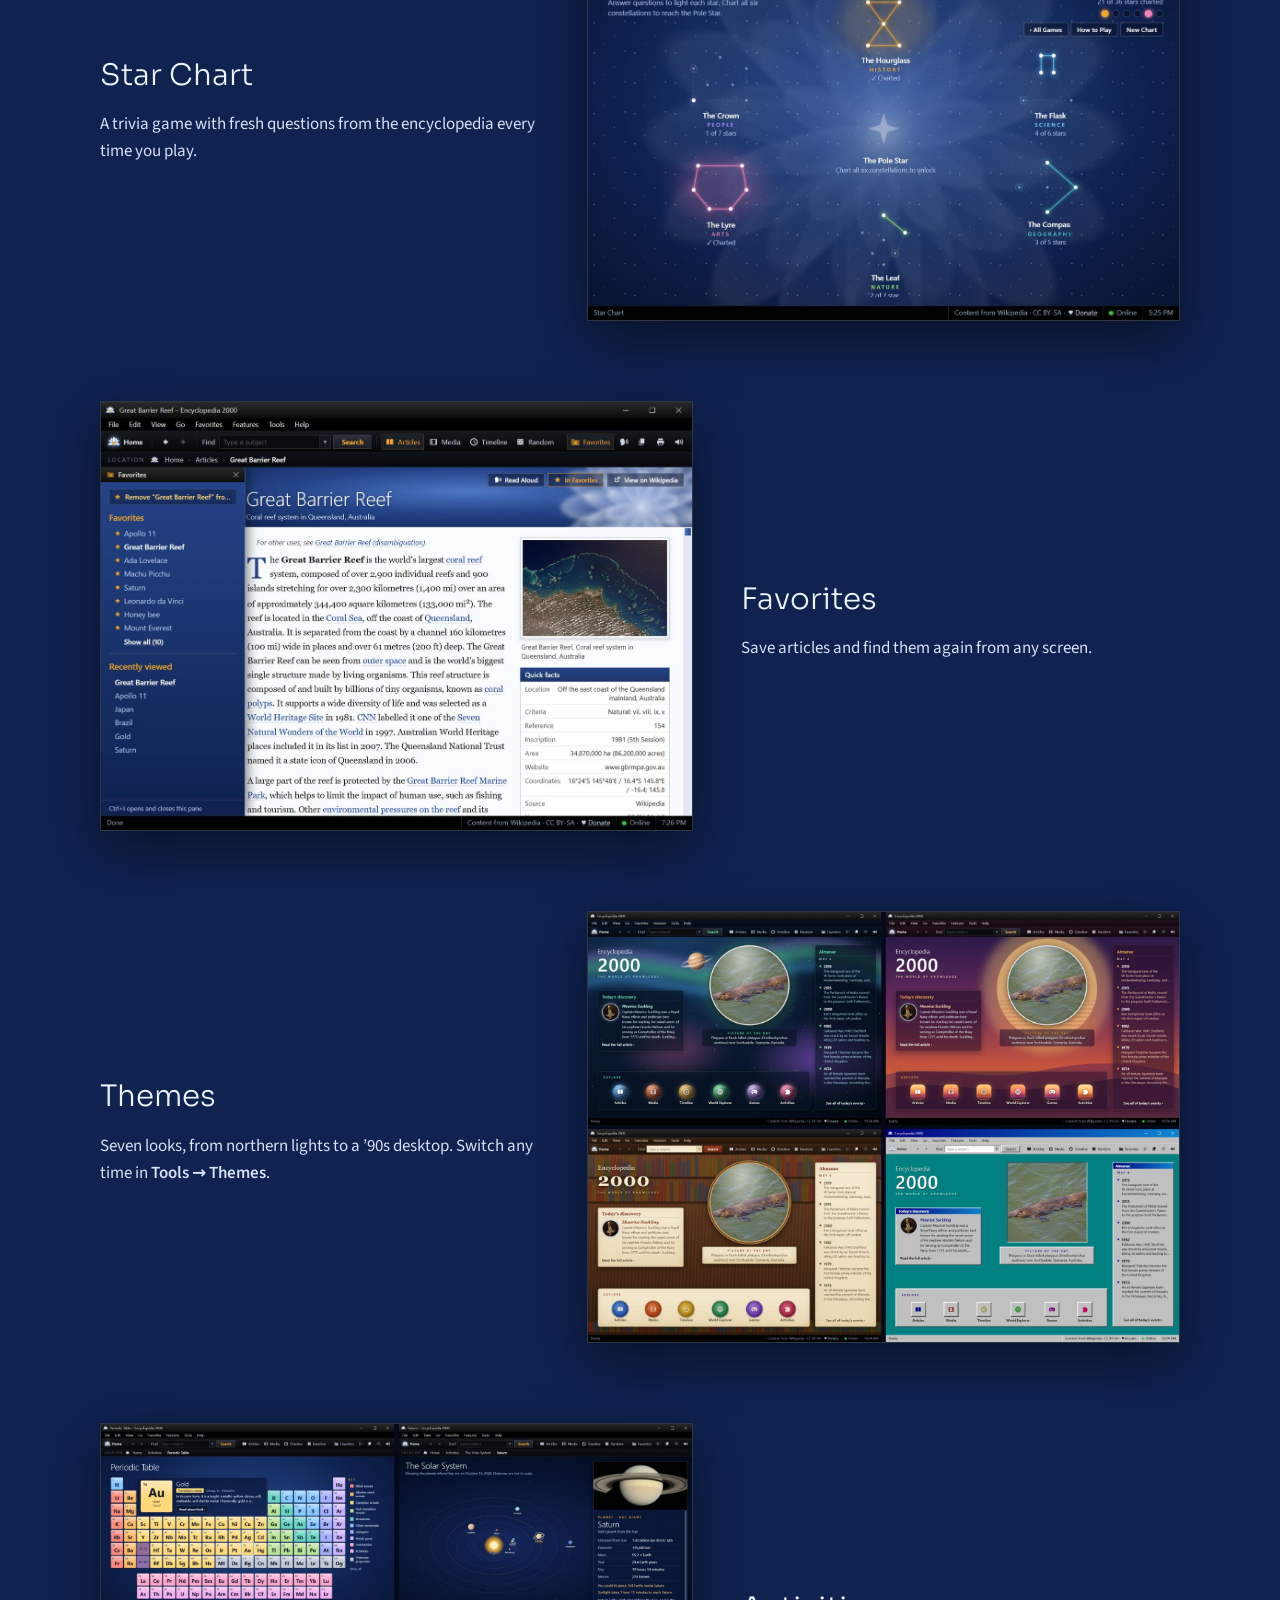
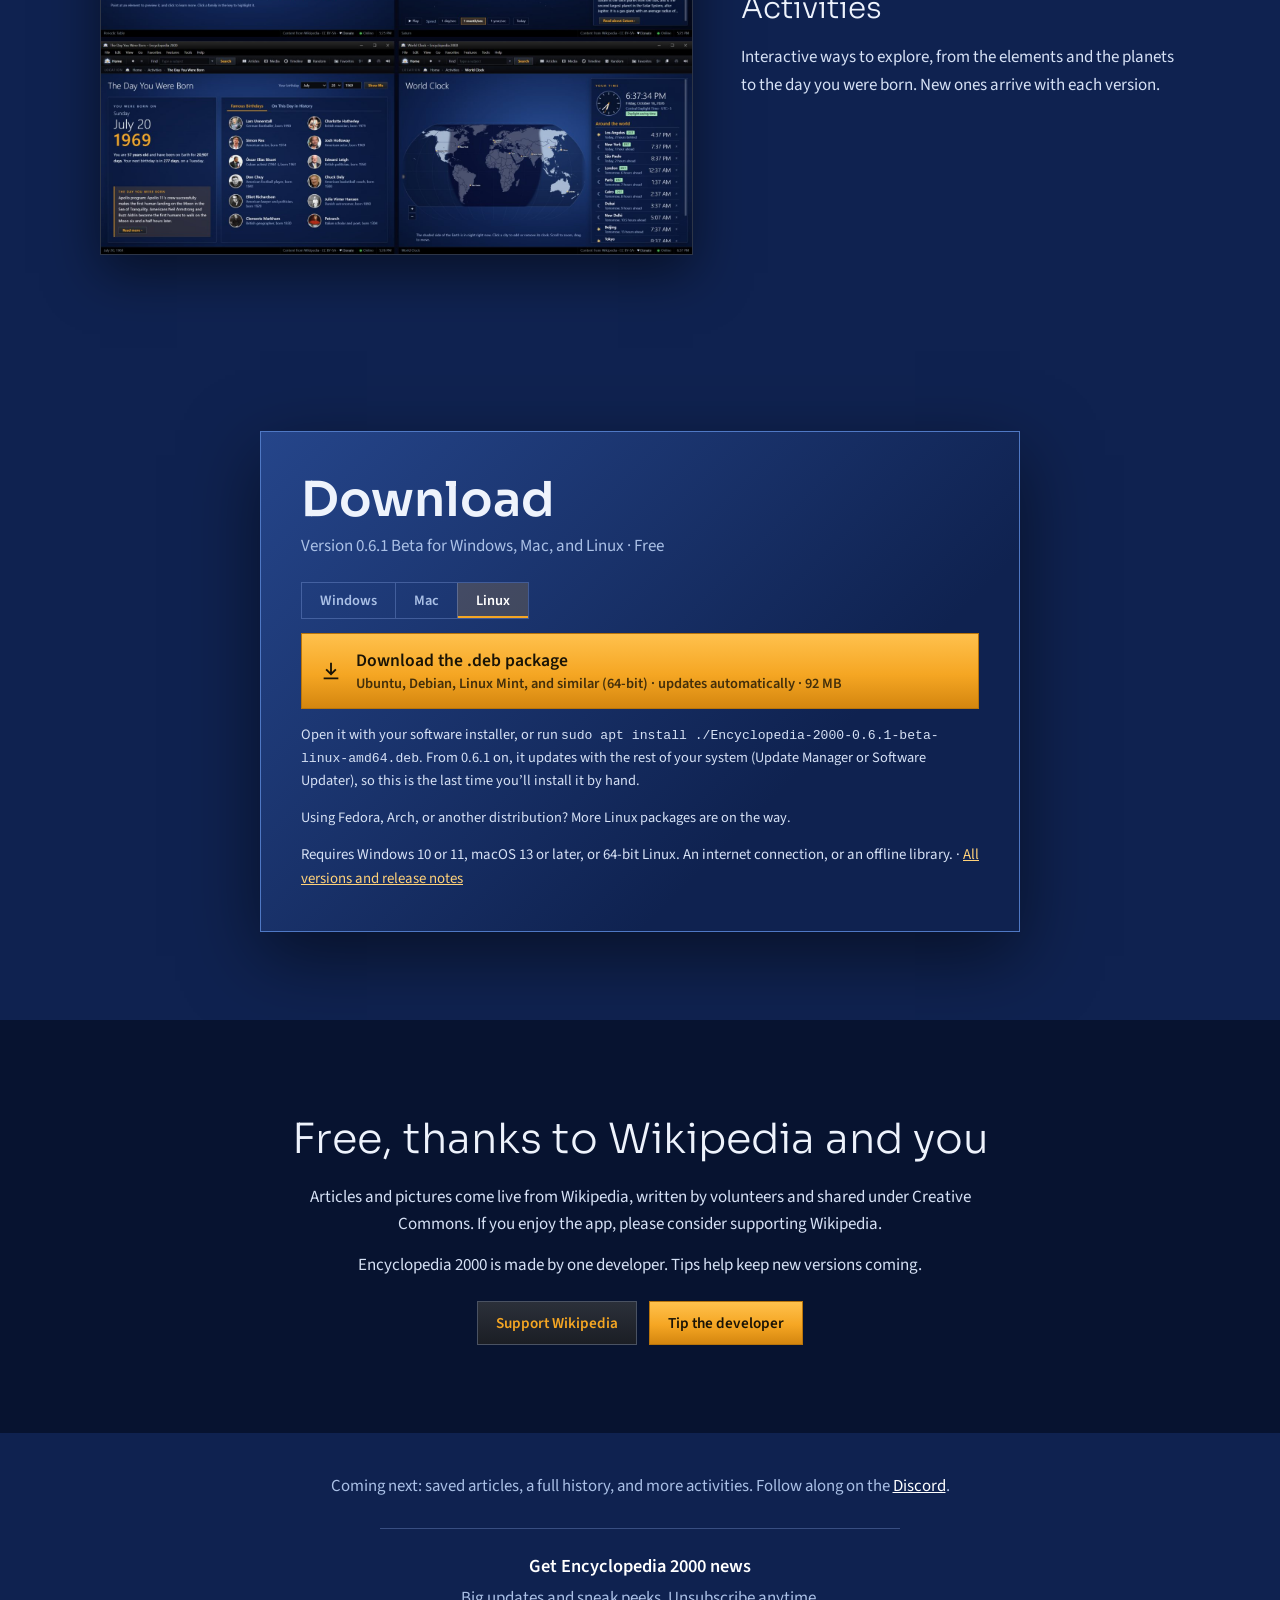
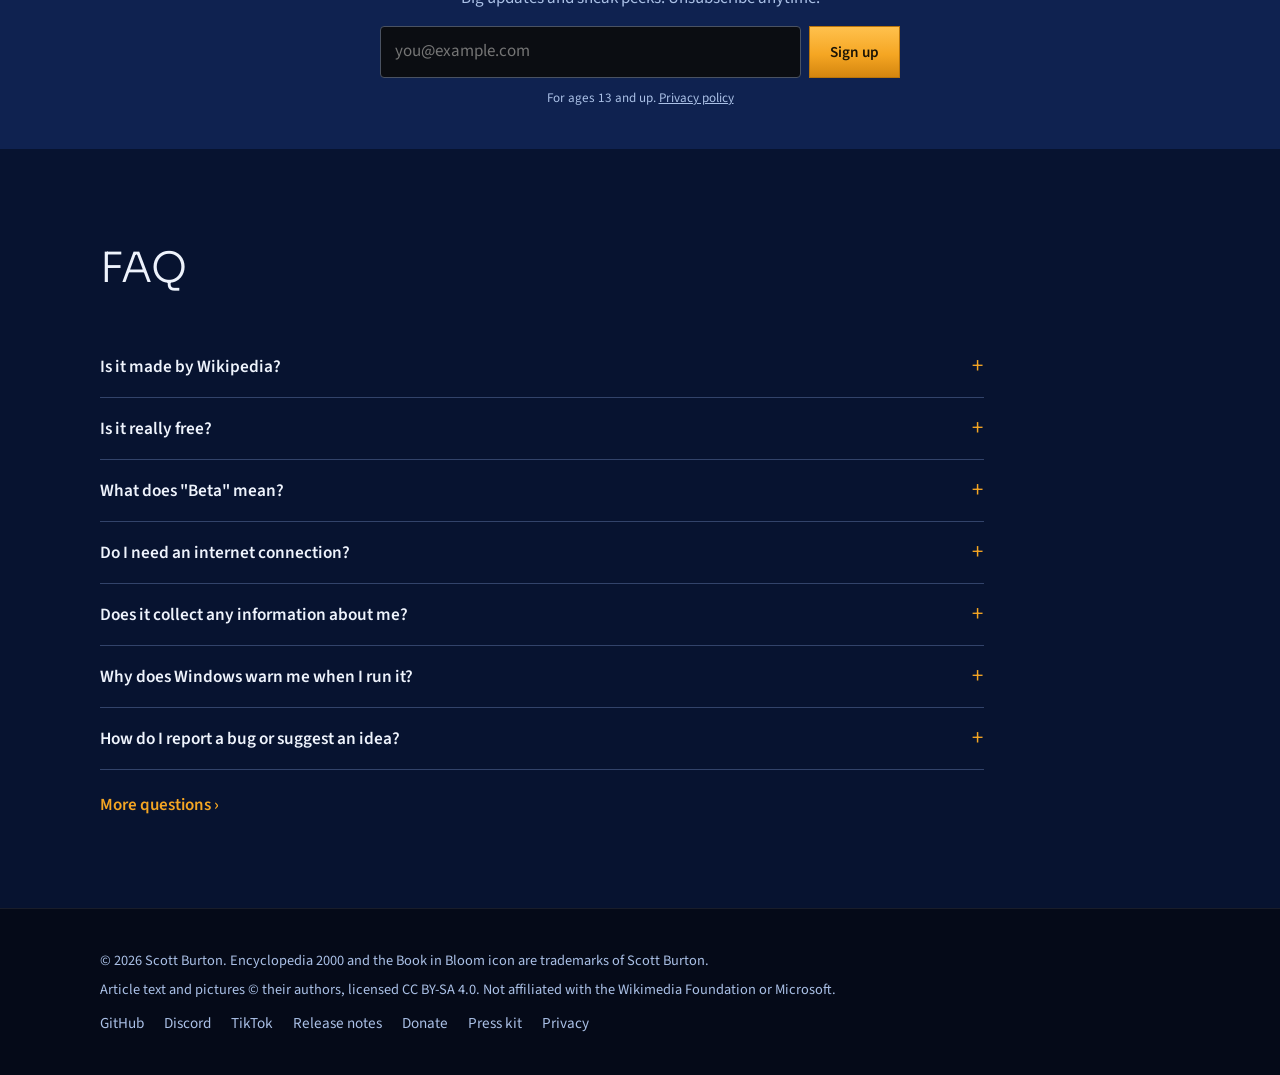
==== commit b1d69f57: "TikTok (@encyclopedia2000): an icon link in the header beside Discord and GitHub, and in the footer," ====
--- a/index.html
+++ b/index.html
@@ -25,6 +25,7 @@
       <a href="#features">Features</a>
       <a href="#faq">FAQ</a>
       <a href="https://donate.encyclopedia2000.com">Donate</a>
+      <a class="ghlink" href="https://www.tiktok.com/@encyclopedia2000" title="Encyclopedia 2000 on TikTok"><svg class="gh" viewBox="0 0 24 24" aria-hidden="true"><path d="M12.53.02C13.84 0 15.14.01 16.44 0c.08 1.53.63 3.09 1.75 4.17 1.12 1.11 2.7 1.62 4.24 1.79v4.03c-1.44-.05-2.89-.35-4.2-.97-.57-.26-1.1-.59-1.62-.93-.01 2.92.01 5.84-.02 8.75-.08 1.4-.54 2.79-1.35 3.94-1.31 1.92-3.58 3.17-5.91 3.21-1.43.08-2.86-.31-4.08-1.03-2.02-1.19-3.44-3.37-3.65-5.71-.02-.5-.03-1-.01-1.49.18-1.9 1.12-3.72 2.58-4.96 1.66-1.44 3.98-2.13 6.15-1.72.02 1.48-.04 2.96-.04 4.44-.99-.32-2.15-.23-3.02.37-.63.41-1.11 1.04-1.36 1.75-.21.51-.15 1.07-.14 1.61.24 1.64 1.82 3.02 3.5 2.87 1.12-.01 2.19-.66 2.77-1.61.19-.33.4-.67.41-1.06.1-1.79.06-3.57.07-5.36.01-4.03-.01-8.05.02-12.07z"/></svg>TikTok</a>
       <a class="ghlink" href="https://discord.encyclopedia2000.com" title="Join the Encyclopedia 2000 Discord"><svg class="gh" viewBox="0 0 24 24" aria-hidden="true"><path d="M20.317 4.3698a19.7913 19.7913 0 00-4.8851-1.5152.0741.0741 0 00-.0785.0371c-.211.3753-.4447.8648-.6083 1.2495-1.8447-.2762-3.68-.2762-5.4868 0-.1636-.3933-.4058-.8742-.6177-1.2495a.077.077 0 00-.0785-.037 19.7363 19.7363 0 00-4.8852 1.515.0699.0699 0 00-.0321.0277C.5334 9.0458-.319 13.5799.0992 18.0578a.0824.0824 0 00.0312.0561c2.0528 1.5076 4.0413 2.4228 5.9929 3.0294a.0777.0777 0 00.0842-.0276c.4616-.6304.8731-1.2952 1.226-1.9942a.076.076 0 00-.0416-.1057c-.6528-.2476-1.2743-.5495-1.8722-.8923a.077.077 0 01-.0076-.1277c.1258-.0943.2517-.1923.3718-.2914a.0743.0743 0 01.0776-.0105c3.9278 1.7933 8.18 1.7933 12.0614 0a.0739.0739 0 01.0785.0095c.1202.099.246.1981.3728.2924a.077.077 0 01-.0066.1276 12.2986 12.2986 0 01-1.873.8914.0766.0766 0 00-.0407.1067c.3604.698.7719 1.3628 1.225 1.9932a.076.076 0 00.0842.0286c1.961-.6067 3.9495-1.5219 6.0023-3.0294a.077.077 0 00.0313-.0552c.5004-5.177-.8382-9.6739-3.5485-13.6604a.061.061 0 00-.0312-.0286zM8.02 15.3312c-1.1825 0-2.1569-1.0857-2.1569-2.419 0-1.3332.9555-2.4189 2.157-2.4189 1.2108 0 2.1757 1.0952 2.1568 2.419 0 1.3332-.9555 2.4189-2.1569 2.4189zm7.9748 0c-1.1825 0-2.1569-1.0857-2.1569-2.419 0-1.3332.9554-2.4189 2.1569-2.4189 1.2108 0 2.1757 1.0952 2.1568 2.419 0 1.3332-.946 2.4189-2.1568 2.4189Z"/></svg>Discord</a>
       <a class="ghlink" href="https://github.com/sburton0/encyclopedia-2000" title="Encyclopedia 2000 on GitHub"><svg class="gh" viewBox="0 0 16 16" aria-hidden="true"><path d="M8 0C3.58 0 0 3.58 0 8c0 3.54 2.29 6.53 5.47 7.59.4.07.55-.17.55-.38 0-.19-.01-.82-.01-1.49-2.01.37-2.53-.49-2.69-.94-.09-.23-.48-.94-.82-1.13-.28-.15-.68-.52-.01-.53.63-.01 1.08.58 1.23.82.72 1.21 1.87.87 2.33.66.07-.52.28-.87.51-1.07-1.78-.2-3.64-.89-3.64-3.95 0-.87.31-1.59.82-2.15-.08-.2-.36-1.02.08-2.12 0 0 .67-.21 2.2.82.64-.18 1.32-.27 2-.27.68 0 1.36.09 2 .27 1.53-1.04 2.2-.82 2.2-.82.44 1.1.16 1.92.08 2.12.51.56.82 1.27.82 2.15 0 3.07-1.87 3.75-3.65 3.95.29.25.54.73.54 1.48 0 1.07-.01 1.93-.01 2.2 0 .21.15.46.55.38A8.013 8.013 0 0 0 16 8c0-4.42-3.58-8-8-8z"/></svg>GitHub</a>
     </nav>
@@ -208,6 +209,7 @@
     <nav aria-label="More">
       <a href="https://github.com/sburton0/encyclopedia-2000">GitHub</a>
       <a href="https://discord.encyclopedia2000.com">Discord</a>
+      <a href="https://www.tiktok.com/@encyclopedia2000">TikTok</a>
       <a href="https://github.com/sburton0/encyclopedia-2000/releases">Release notes</a>
       <a href="https://donate.encyclopedia2000.com">Donate</a>
       <a href="/press/">Press kit</a>
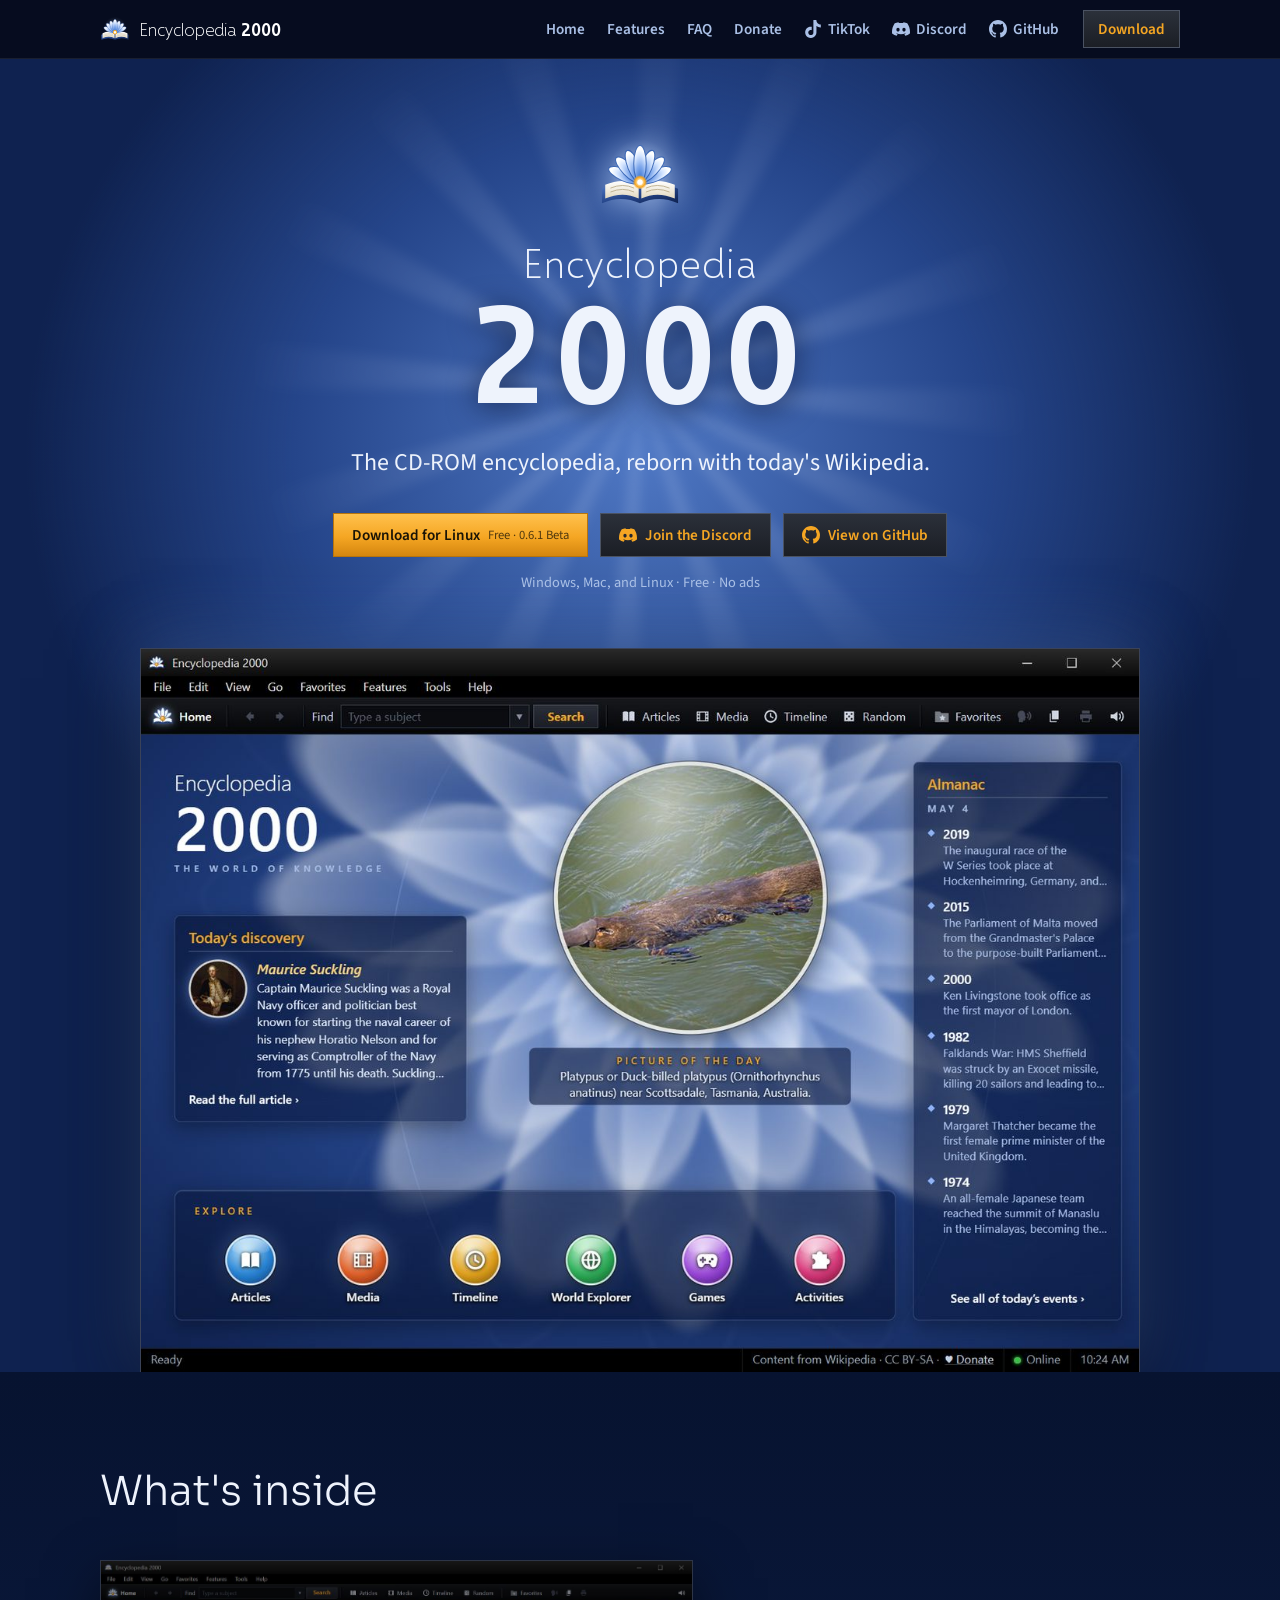
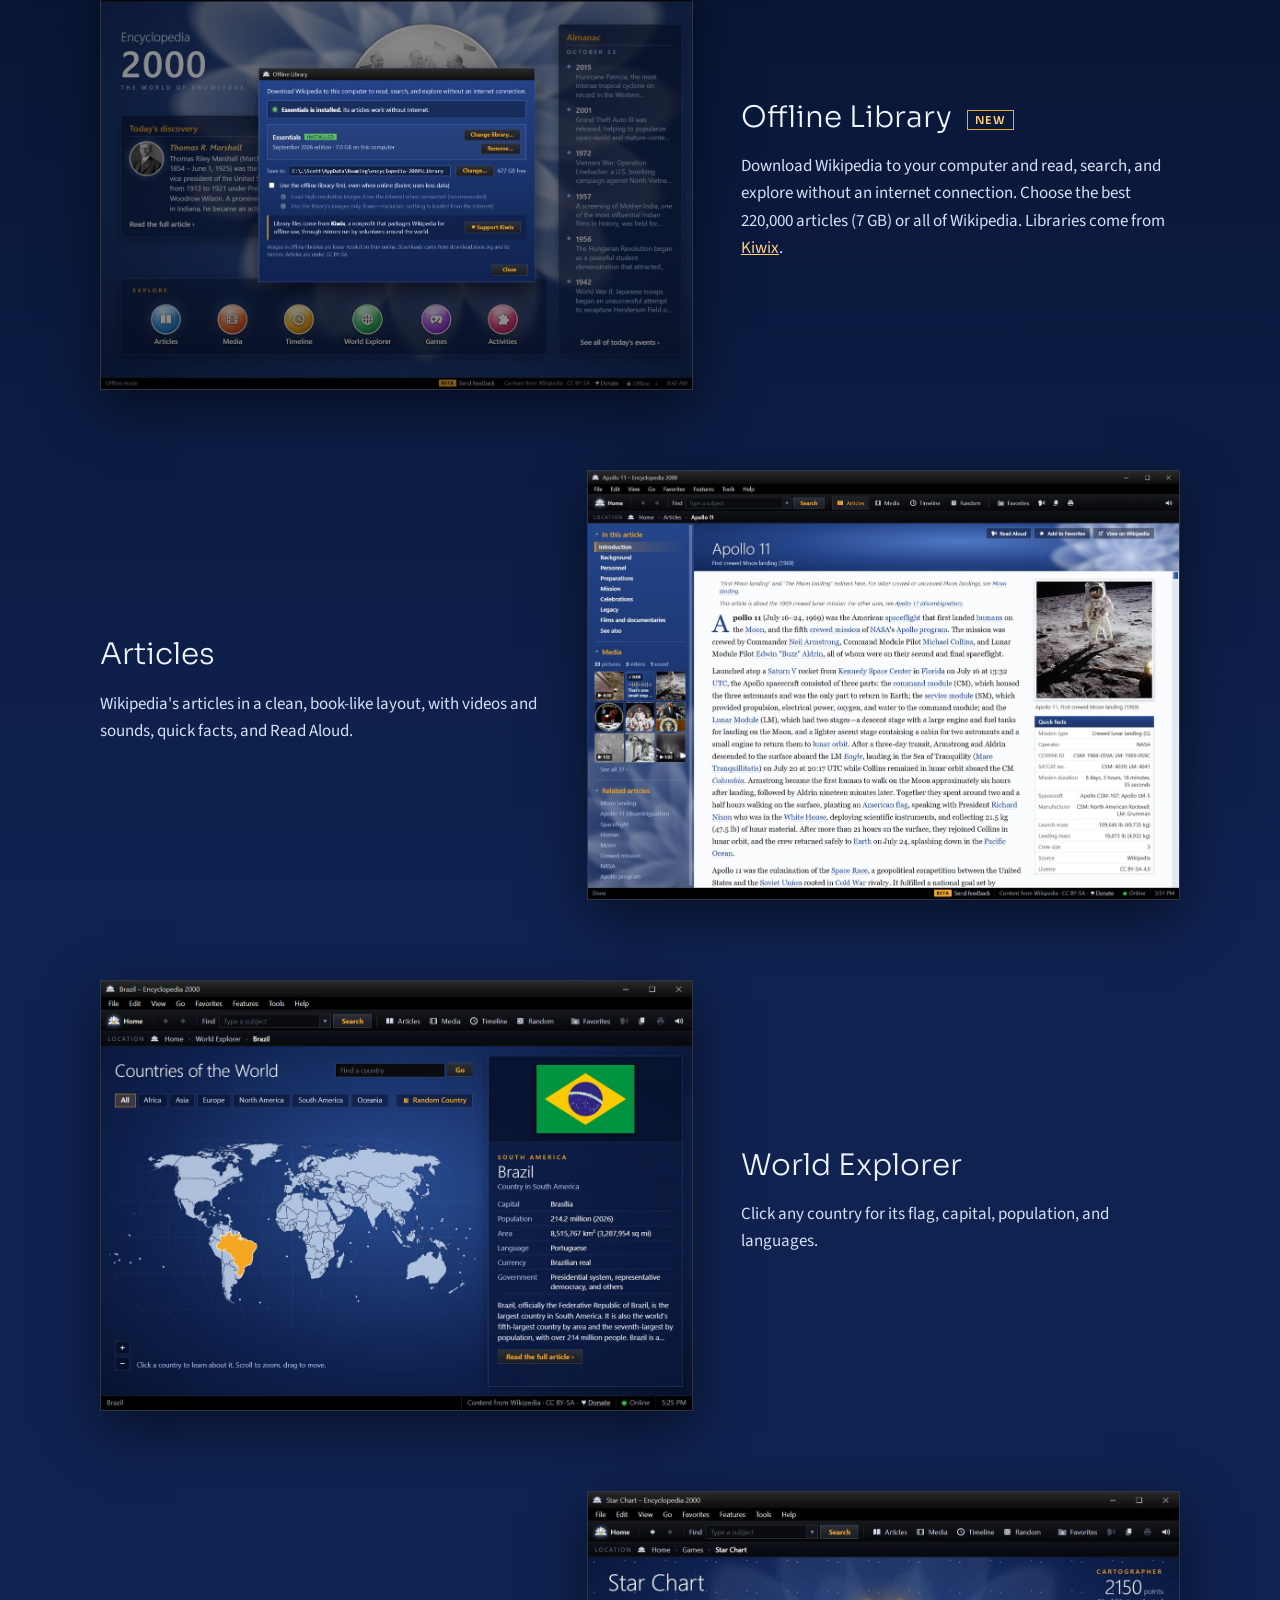
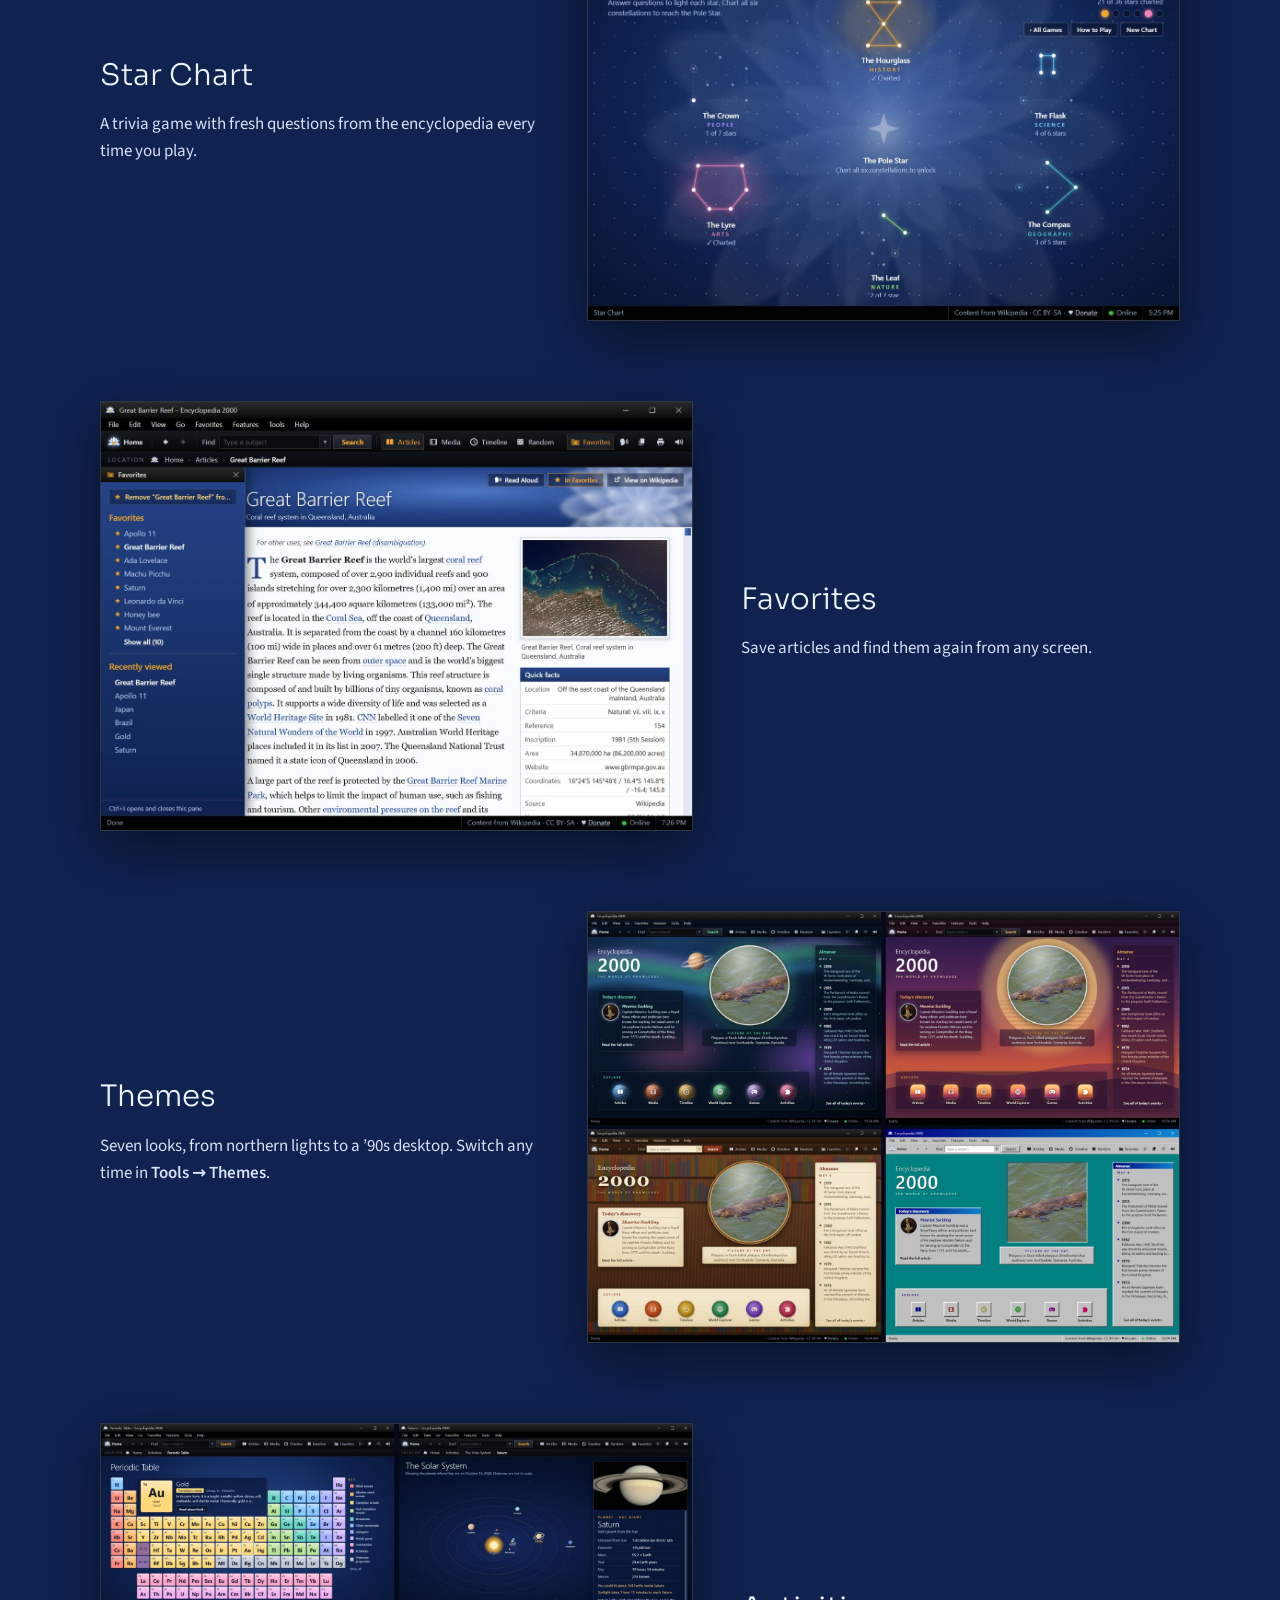
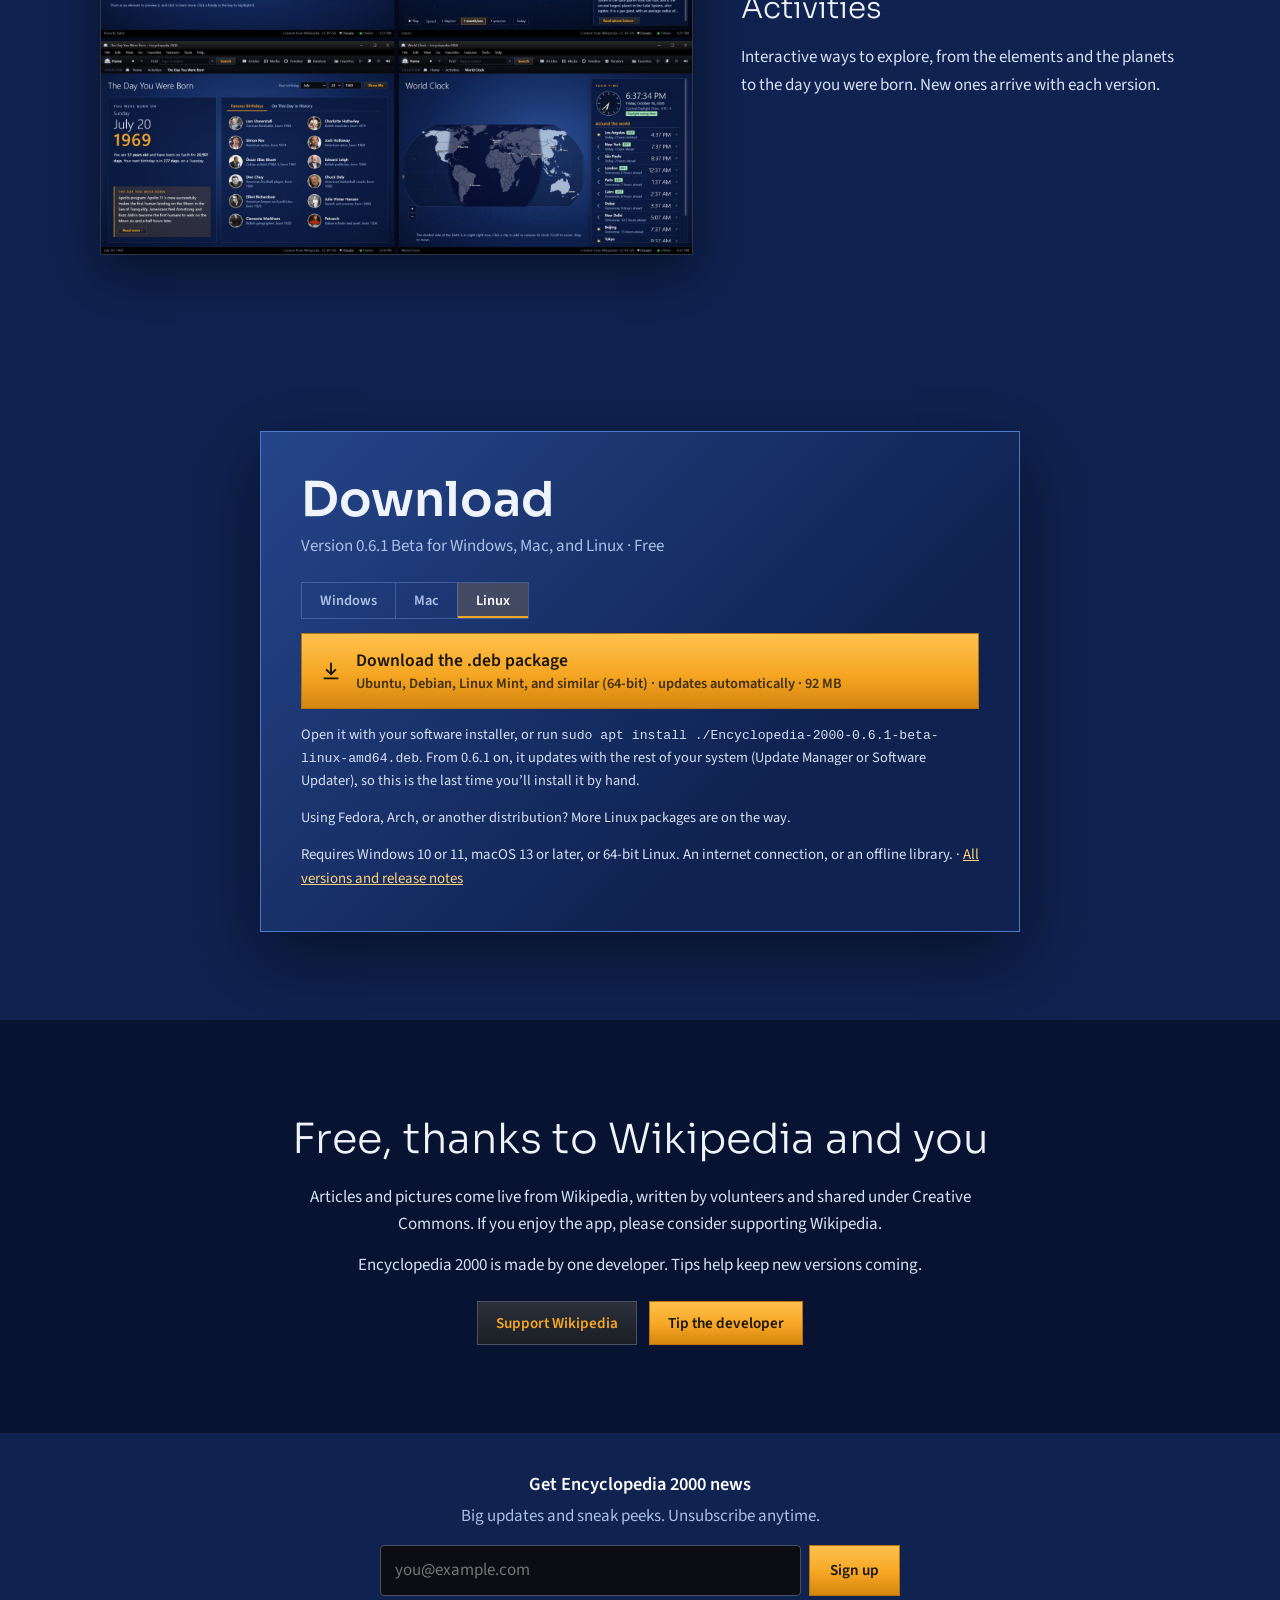
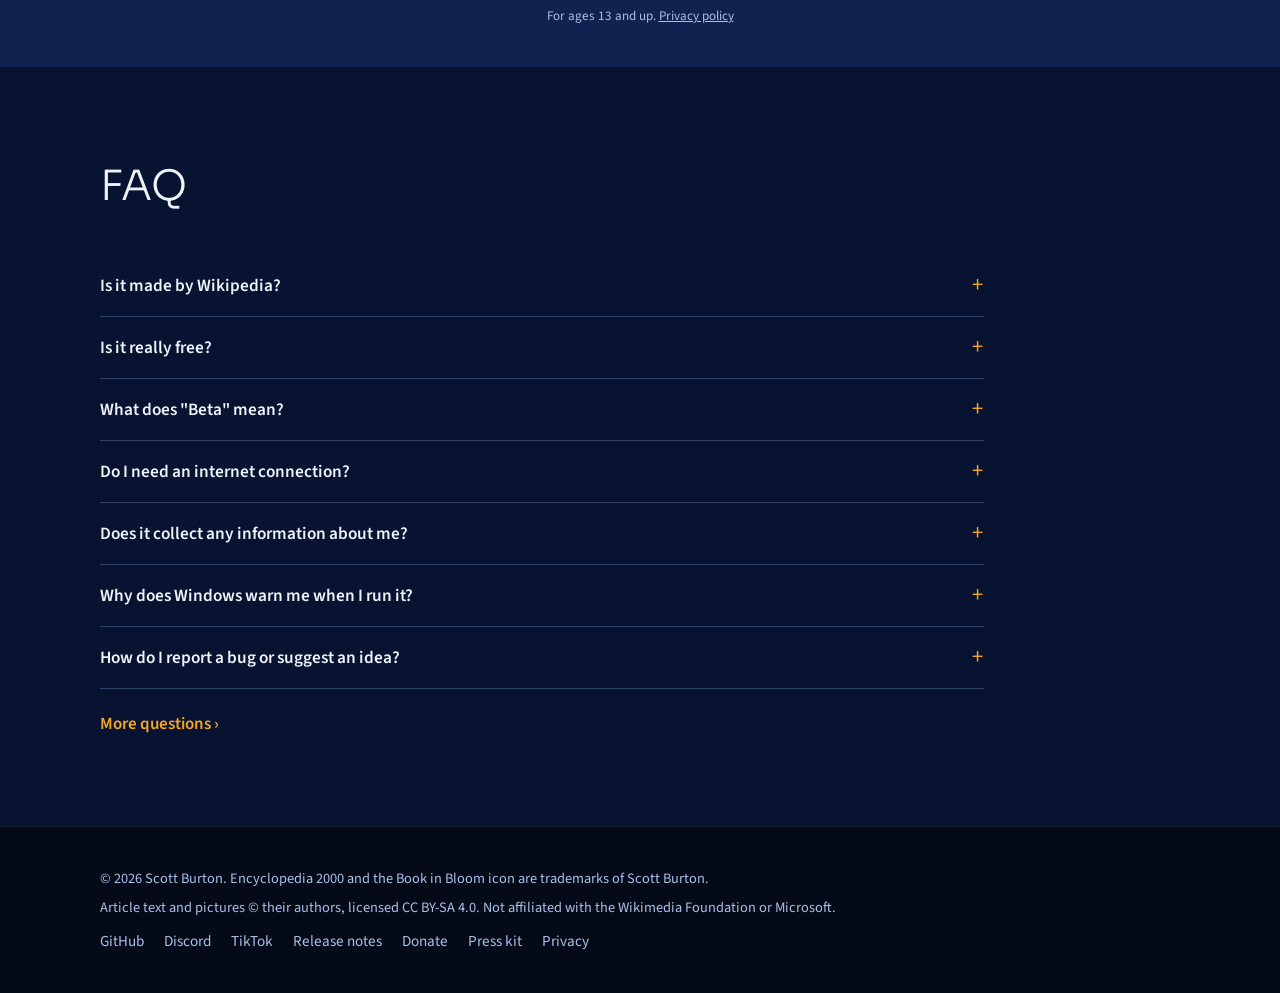
==== commit 8fe04942: "Home: the outdated "Coming next" line removed (saved articles, history, and more activities all ship" ====
--- a/index.html
+++ b/index.html
@@ -168,7 +168,6 @@
 
   <section id="next">
     <div class="wrap">
-      <p class="next-line">Coming next: saved articles, a full history, and more activities. Follow along on the <a href="https://discord.encyclopedia2000.com">Discord</a>.</p>
       <div class="news">
         <h3>Get Encyclopedia 2000 news</h3>
         <p>Big updates and sneak peeks. Unsubscribe anytime.</p>
--- a/site.css
+++ b/site.css
@@ -234,8 +234,6 @@
 .wiki.single .copy .tipbtns .btn { margin-top: 0; }
 .box.single { grid-template-columns: 1fr; max-width: 760px; margin-inline: auto; }
 #next { padding-block: 40px; }
-.next-line { text-align: center; color: var(--sky); font-size: 1.05rem; }
-.next-line a { color: #fff; }
 /* Phones: tighter spacing between sections and feature rows. */
 @media (max-width: 820px) {
   section { padding-block: 44px; }
@@ -254,6 +252,7 @@
 .faqpage .faq { margin-top: 6px; }
 .faqpage details p { margin-top: 0; }
 .news { max-width: 520px; margin: 28px auto 0; padding-top: 26px; border-top: 1px solid var(--edge); text-align: center; }
+.news:first-child { margin-top: 0; padding-top: 0; border-top: 0; }
 .news h3 { font: 600 1.15rem/1.3 var(--body); color: #fff; }
 .news p { margin-top: 6px; color: var(--sky); }
 .news form { display: flex; gap: 8px; margin-top: 14px; }
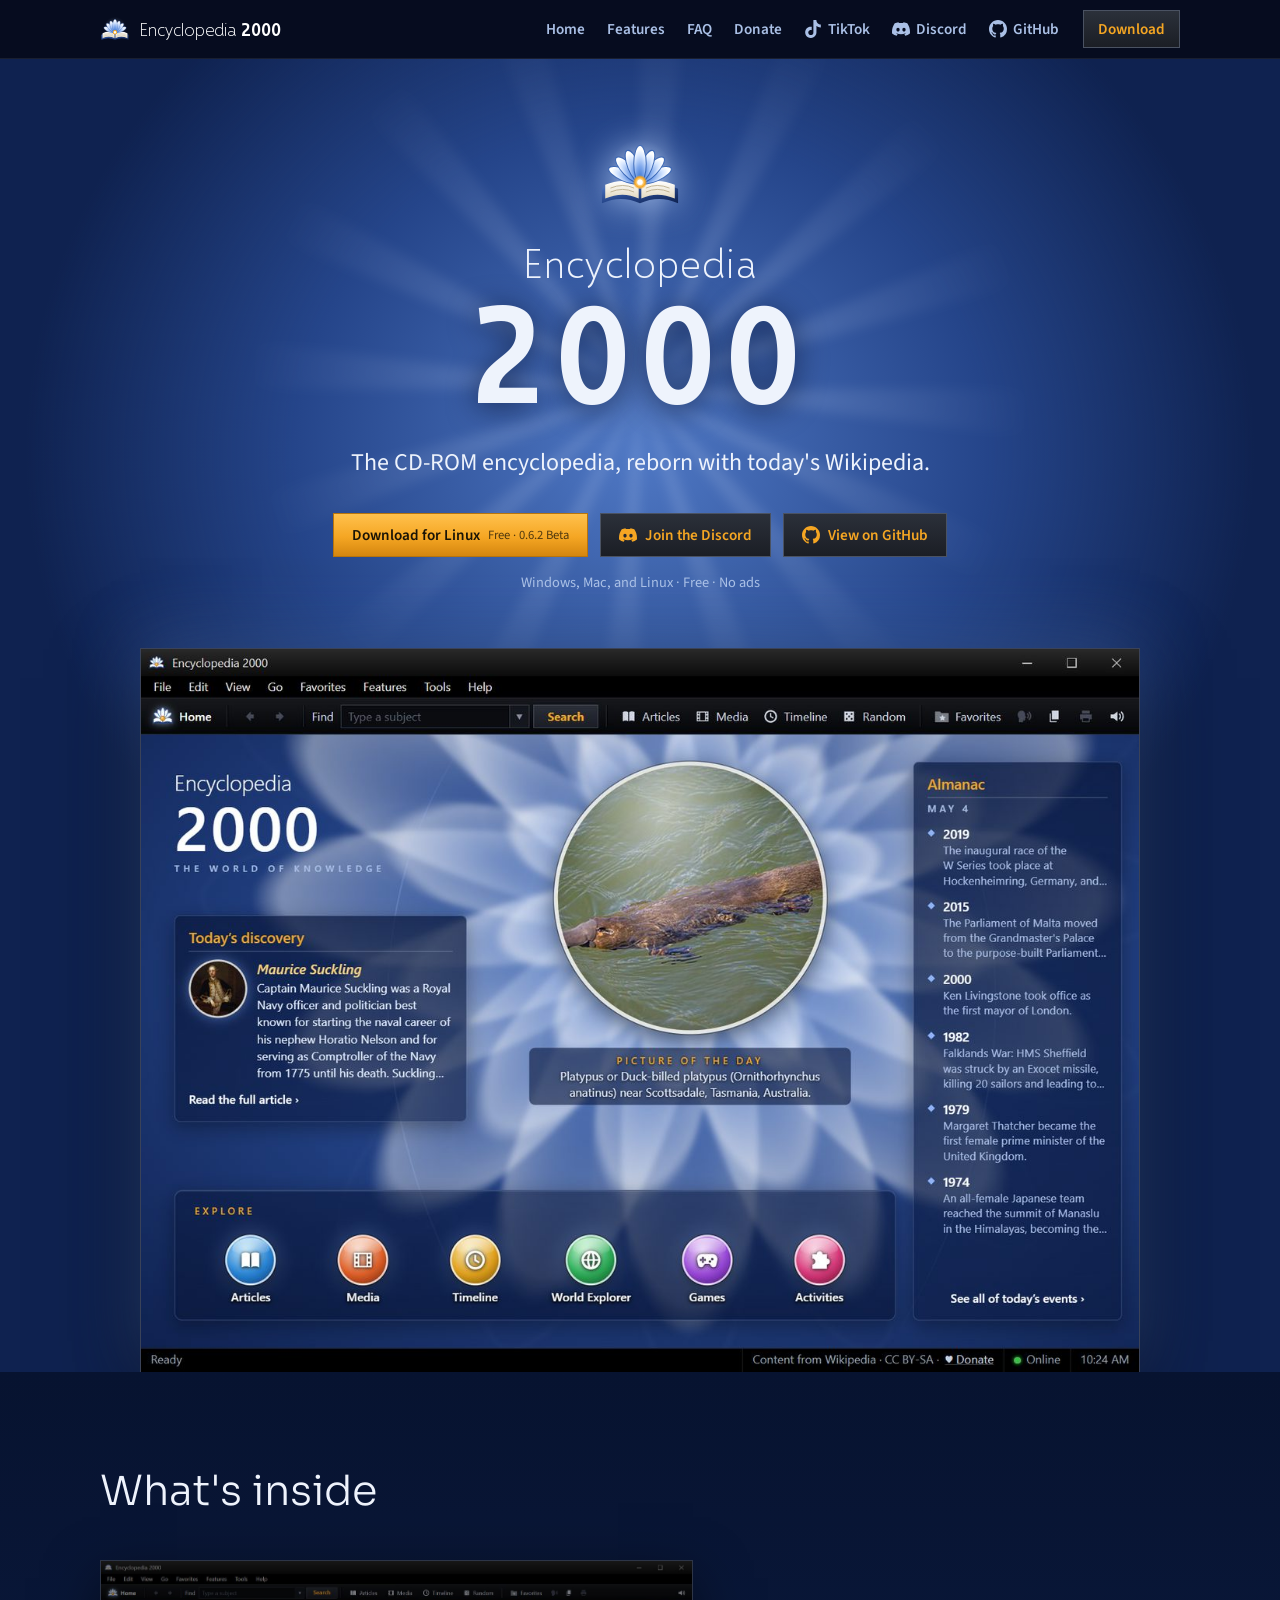
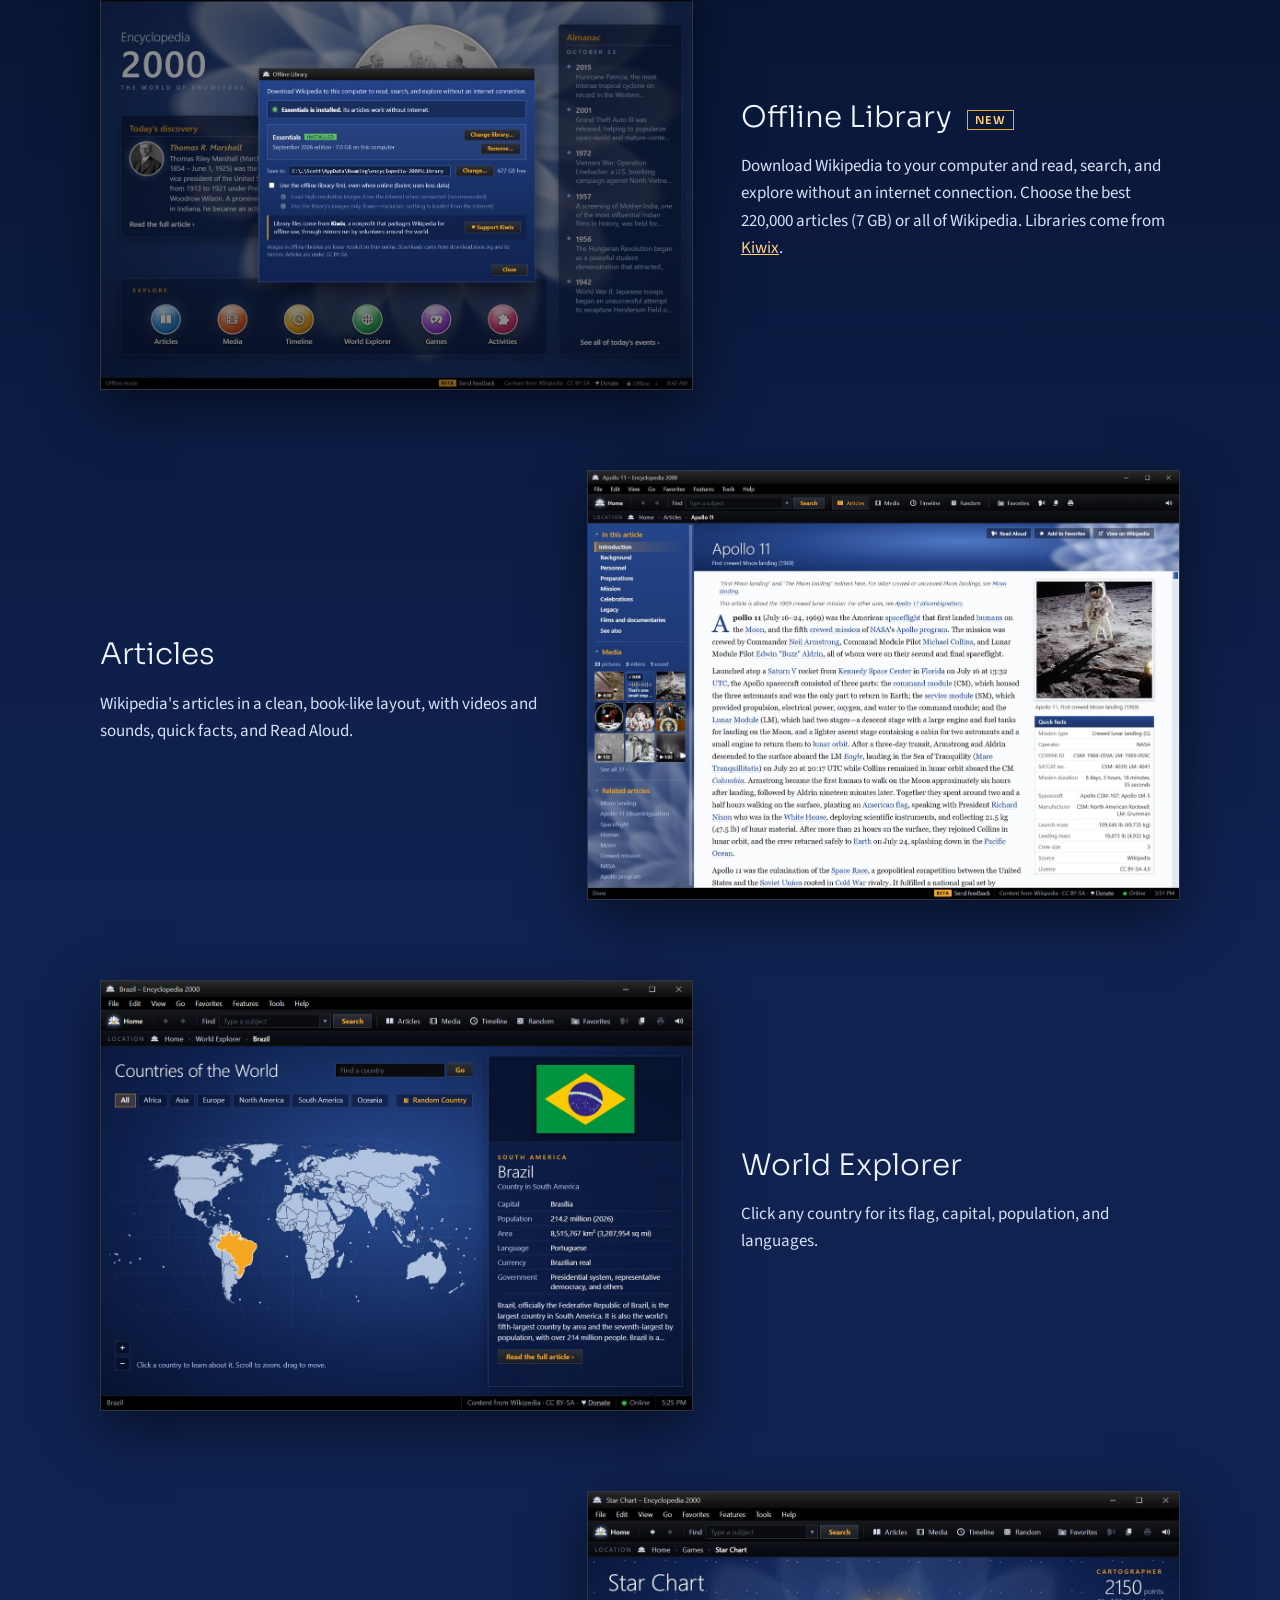
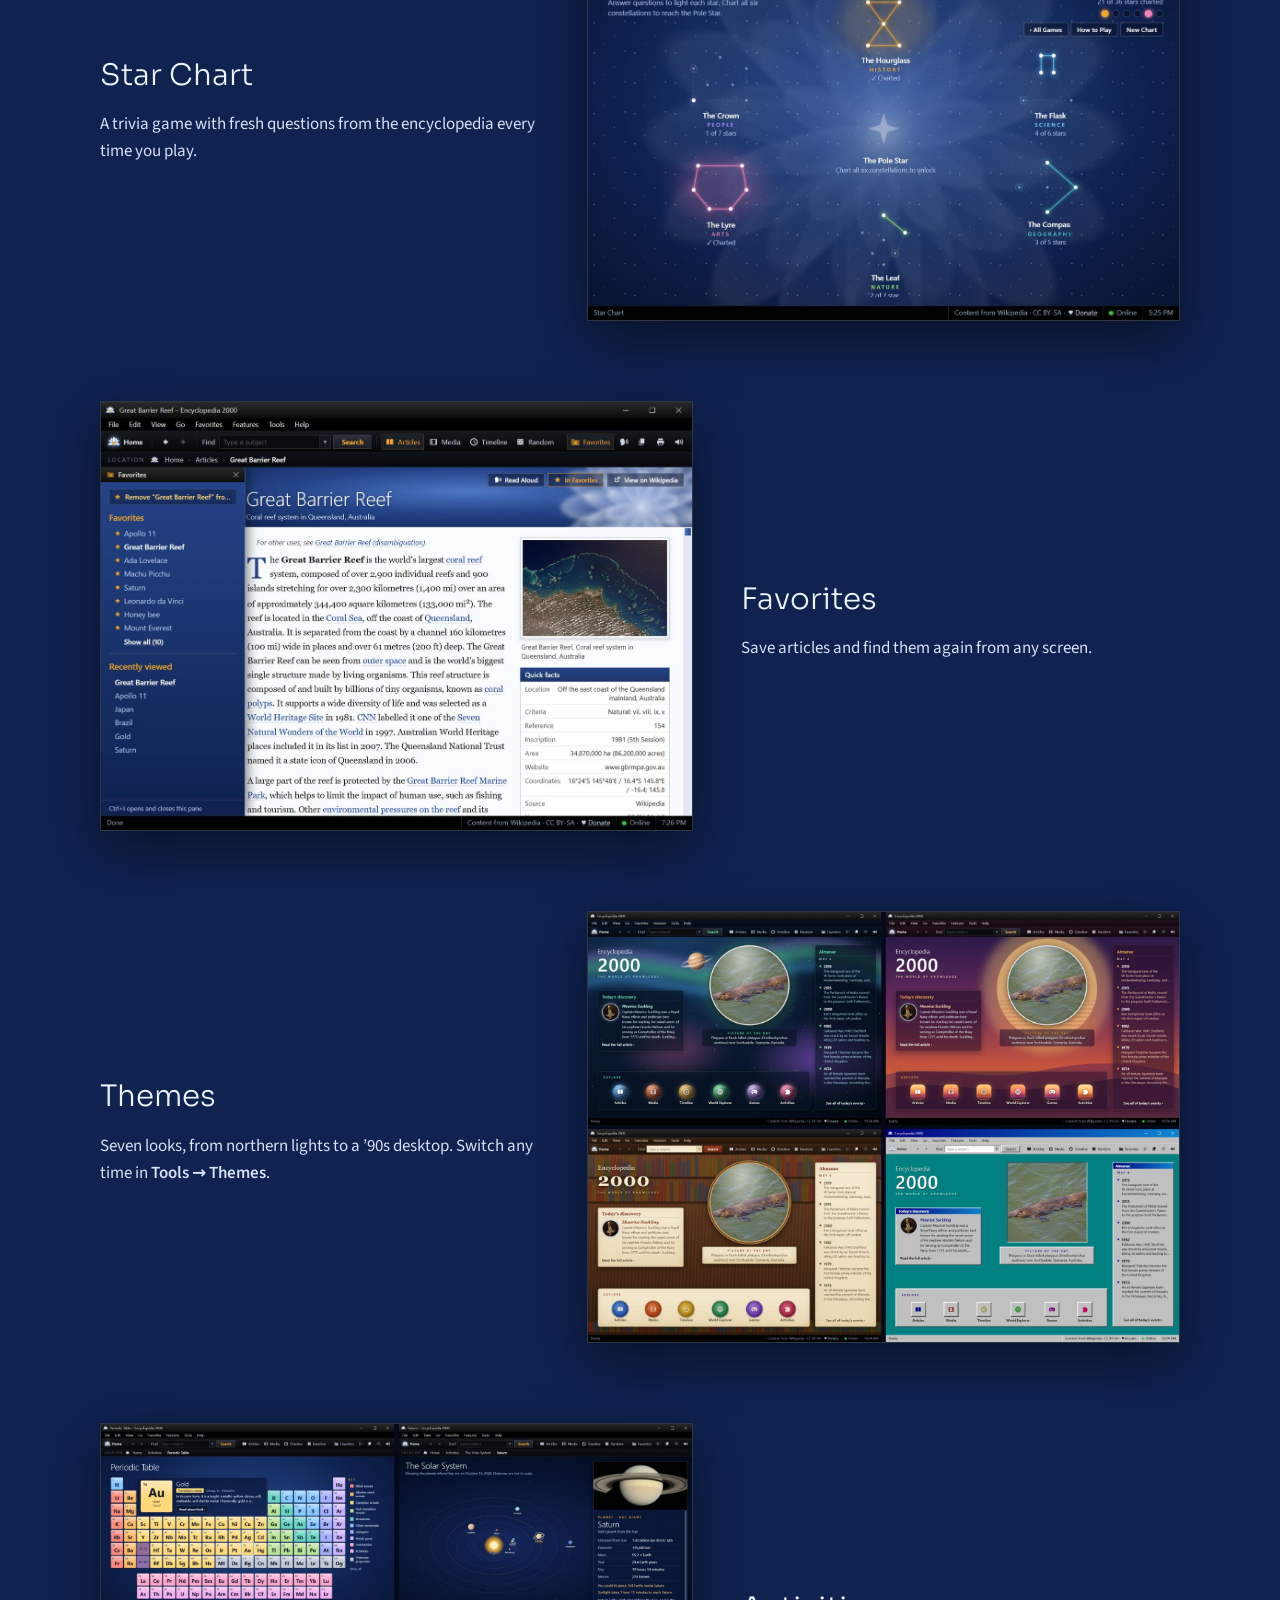
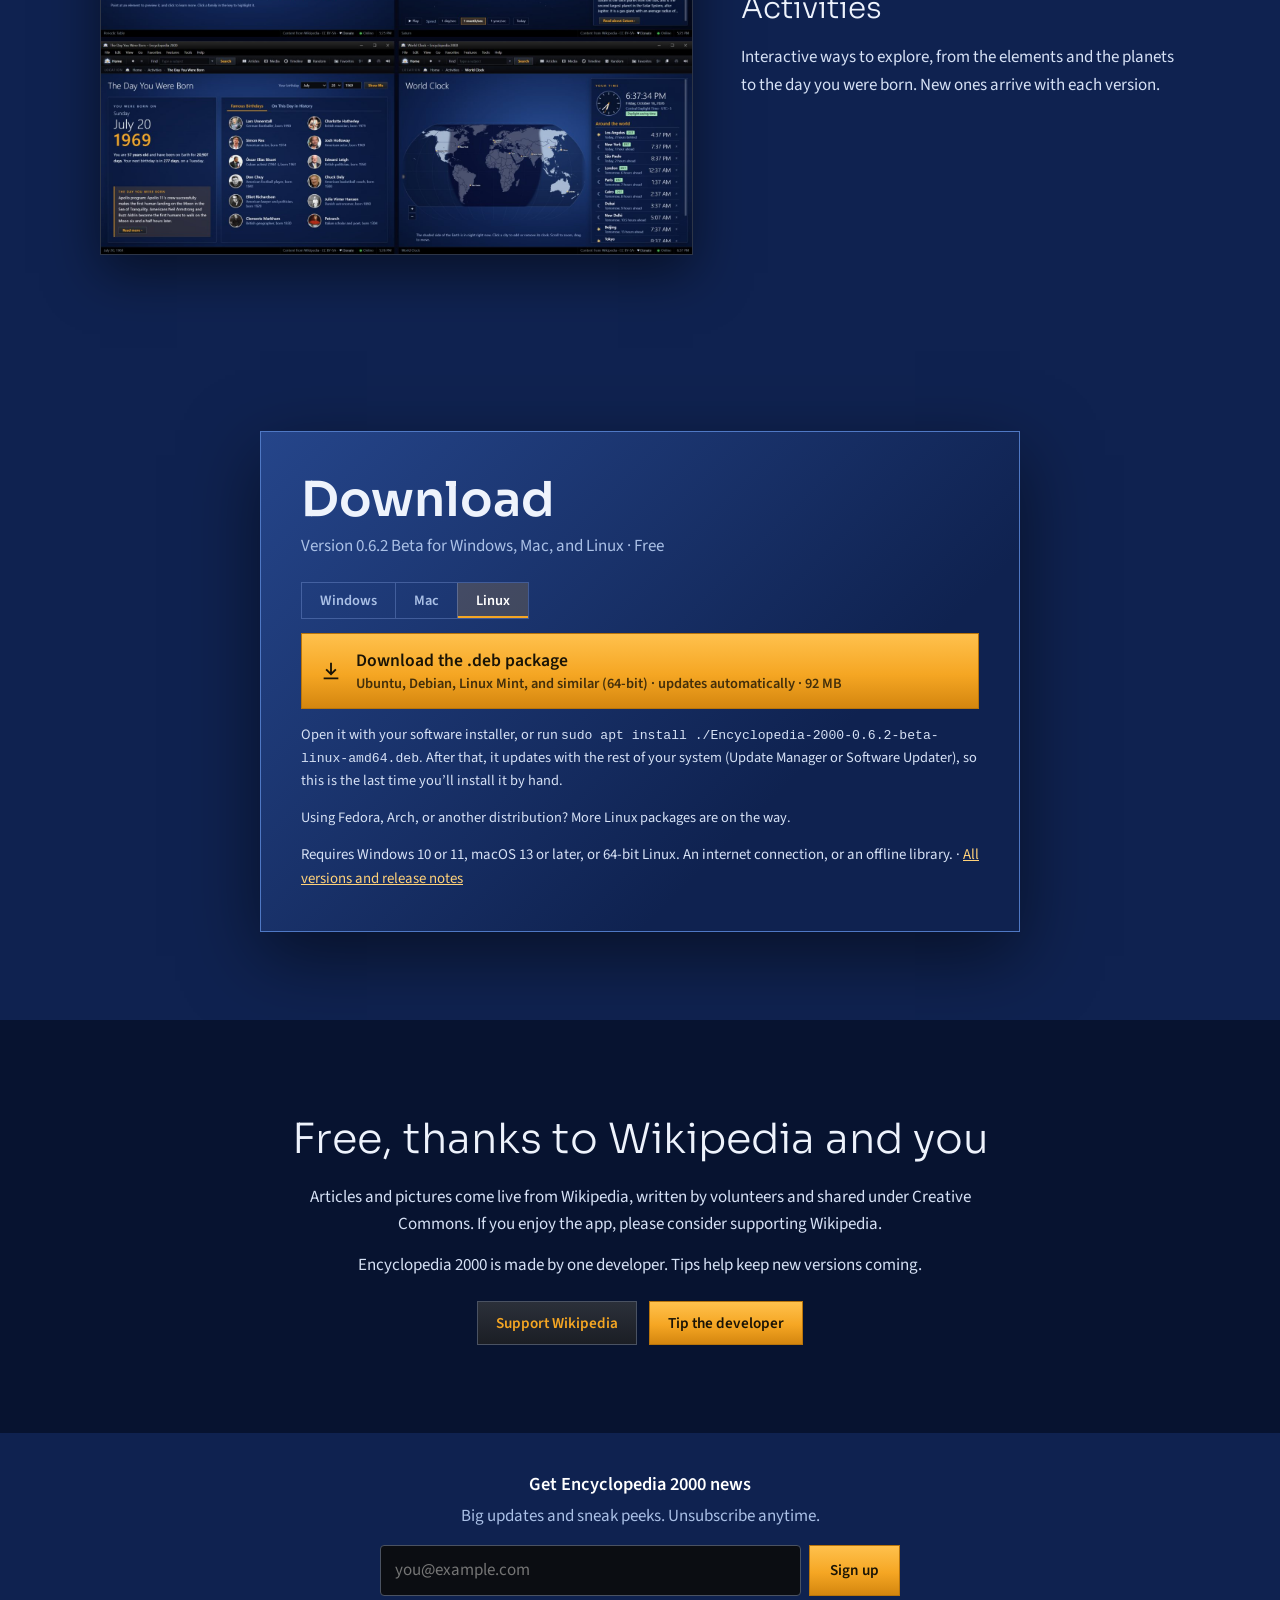
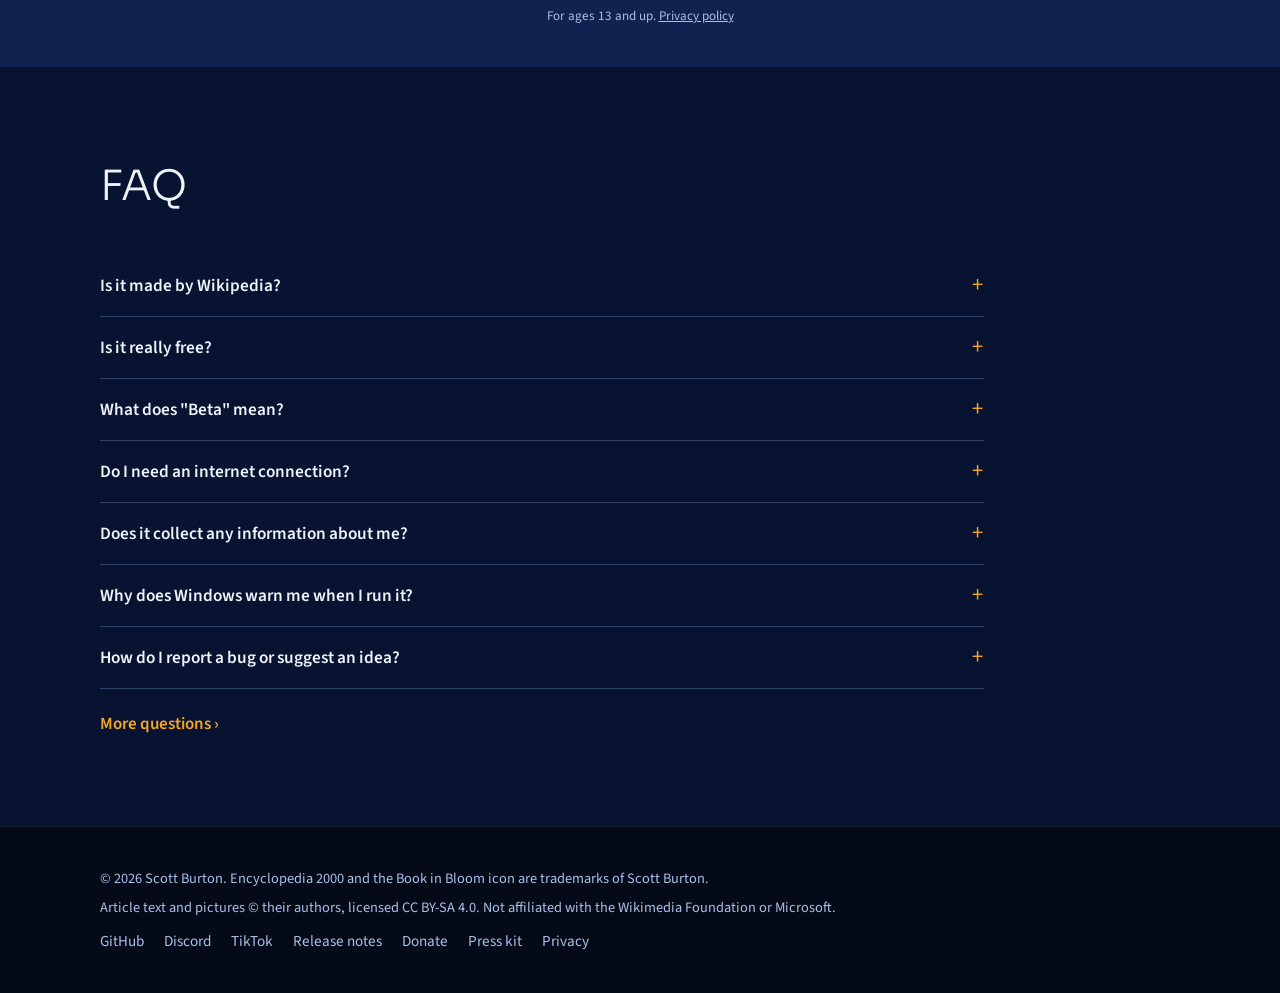
==== commit 21bfc3b4: "0.6.2: download links (sizes unchanged), the .deb note says it updates with the system after that, a" ====
--- a/index.html
+++ b/index.html
@@ -40,7 +40,7 @@
       <h1><span class="e">Encyclopedia</span><span class="y">2000</span></h1>
       <p class="lede">The CD-ROM encyclopedia, reborn with today's Wikipedia.</p>
       <div class="ctas">
-        <a class="btn primary" href="#download" id="hero-dl"><span>Download <span id="hero-os">for Windows</span></span> <small>Free · 0.6.1 Beta</small></a>
+        <a class="btn primary" href="#download" id="hero-dl"><span>Download <span id="hero-os">for Windows</span></span> <small>Free · 0.6.2 Beta</small></a>
         <a class="btn" href="https://discord.encyclopedia2000.com"><svg class="gh" viewBox="0 0 24 24" aria-hidden="true"><path d="M20.317 4.3698a19.7913 19.7913 0 00-4.8851-1.5152.0741.0741 0 00-.0785.0371c-.211.3753-.4447.8648-.6083 1.2495-1.8447-.2762-3.68-.2762-5.4868 0-.1636-.3933-.4058-.8742-.6177-1.2495a.077.077 0 00-.0785-.037 19.7363 19.7363 0 00-4.8852 1.515.0699.0699 0 00-.0321.0277C.5334 9.0458-.319 13.5799.0992 18.0578a.0824.0824 0 00.0312.0561c2.0528 1.5076 4.0413 2.4228 5.9929 3.0294a.0777.0777 0 00.0842-.0276c.4616-.6304.8731-1.2952 1.226-1.9942a.076.076 0 00-.0416-.1057c-.6528-.2476-1.2743-.5495-1.8722-.8923a.077.077 0 01-.0076-.1277c.1258-.0943.2517-.1923.3718-.2914a.0743.0743 0 01.0776-.0105c3.9278 1.7933 8.18 1.7933 12.0614 0a.0739.0739 0 01.0785.0095c.1202.099.246.1981.3728.2924a.077.077 0 01-.0066.1276 12.2986 12.2986 0 01-1.873.8914.0766.0766 0 00-.0407.1067c.3604.698.7719 1.3628 1.225 1.9932a.076.076 0 00.0842.0286c1.961-.6067 3.9495-1.5219 6.0023-3.0294a.077.077 0 00.0313-.0552c.5004-5.177-.8382-9.6739-3.5485-13.6604a.061.061 0 00-.0312-.0286zM8.02 15.3312c-1.1825 0-2.1569-1.0857-2.1569-2.419 0-1.3332.9555-2.4189 2.157-2.4189 1.2108 0 2.1757 1.0952 2.1568 2.419 0 1.3332-.9555 2.4189-2.1569 2.4189zm7.9748 0c-1.1825 0-2.1569-1.0857-2.1569-2.419 0-1.3332.9554-2.4189 2.1569-2.4189 1.2108 0 2.1757 1.0952 2.1568 2.419 0 1.3332-.946 2.4189-2.1568 2.4189Z"/></svg>Join the Discord</a>
         <a class="btn" href="https://github.com/sburton0/encyclopedia-2000"><svg class="gh" viewBox="0 0 16 16" aria-hidden="true"><path d="M8 0C3.58 0 0 3.58 0 8c0 3.54 2.29 6.53 5.47 7.59.4.07.55-.17.55-.38 0-.19-.01-.82-.01-1.49-2.01.37-2.53-.49-2.69-.94-.09-.23-.48-.94-.82-1.13-.28-.15-.68-.52-.01-.53.63-.01 1.08.58 1.23.82.72 1.21 1.87.87 2.33.66.07-.52.28-.87.51-1.07-1.78-.2-3.64-.89-3.64-3.95 0-.87.31-1.59.82-2.15-.08-.2-.36-1.02.08-2.12 0 0 .67-.21 2.2.82.64-.18 1.32-.27 2-.27.68 0 1.36.09 2 .27 1.53-1.04 2.2-.82 2.2-.82.44 1.1.16 1.92.08 2.12.51.56.82 1.27.82 2.15 0 3.07-1.87 3.75-3.65 3.95.29.25.54.73.54 1.48 0 1.07-.01 1.93-.01 2.2 0 .21.15.46.55.38A8.013 8.013 0 0 0 16 8c0-4.42-3.58-8-8-8z"/></svg>View on GitHub</a>
       </div>
@@ -118,7 +118,7 @@
       <div class="box single">
         <div>
           <h2 class="big">Download</h2>
-          <p class="sub">Version 0.6.1 Beta for Windows, Mac, and Linux · Free</p>
+          <p class="sub">Version 0.6.2 Beta for Windows, Mac, and Linux · Free</p>
           <div class="topc on-phone">
             <p>Encyclopedia 2000 runs on computers. Send yourself the link to download it later.</p>
             <div class="dl">
@@ -136,16 +136,16 @@
               <button type="button" role="tab" data-os="linux">Linux</button>
             </div>
             <div class="dl" data-os="win">
-              <a class="btn primary" href="https://github.com/sburton0/encyclopedia-2000/releases/download/v0.6.1-beta/Encyclopedia-2000-Installer-0.6.1-beta.exe"><svg viewBox="0 0 24 24" aria-hidden="true"><path d="M11 3h2v10.2l3.6-3.6 1.4 1.4-6 6-6-6 1.4-1.4 3.6 3.6zM4 19h16v2H4z"/></svg><div><b>Download the installer</b><span>Recommended · updates automatically · 120 MB</span></div></a>
-              <a class="btn" href="https://github.com/sburton0/encyclopedia-2000/releases/download/v0.6.1-beta/Encyclopedia-2000-Portable-0.6.1-beta.exe"><svg viewBox="0 0 24 24" aria-hidden="true"><path d="M11 3h2v10.2l3.6-3.6 1.4 1.4-6 6-6-6 1.4-1.4 3.6 3.6zM4 19h16v2H4z"/></svg><div><b>Download the portable version</b><span>No installation needed · 110 MB</span></div></a>
+              <a class="btn primary" href="https://github.com/sburton0/encyclopedia-2000/releases/download/v0.6.2-beta/Encyclopedia-2000-Installer-0.6.2-beta.exe"><svg viewBox="0 0 24 24" aria-hidden="true"><path d="M11 3h2v10.2l3.6-3.6 1.4 1.4-6 6-6-6 1.4-1.4 3.6 3.6zM4 19h16v2H4z"/></svg><div><b>Download the installer</b><span>Recommended · updates automatically · 120 MB</span></div></a>
+              <a class="btn" href="https://github.com/sburton0/encyclopedia-2000/releases/download/v0.6.2-beta/Encyclopedia-2000-Portable-0.6.2-beta.exe"><svg viewBox="0 0 24 24" aria-hidden="true"><path d="M11 3h2v10.2l3.6-3.6 1.4 1.4-6 6-6-6 1.4-1.4 3.6 3.6zM4 19h16v2H4z"/></svg><div><b>Download the portable version</b><span>No installation needed · 110 MB</span></div></a>
             </div>
             <div class="dl" data-os="mac" hidden>
-              <a class="btn primary" href="https://github.com/sburton0/encyclopedia-2000/releases/download/v0.6.1-beta/Encyclopedia-2000-0.6.1-beta.dmg"><svg viewBox="0 0 24 24" aria-hidden="true"><path d="M11 3h2v10.2l3.6-3.6 1.4 1.4-6 6-6-6 1.4-1.4 3.6 3.6zM4 19h16v2H4z"/></svg><div><b>Download for Mac</b><span>Apple Silicon and Intel · updates automatically · 227 MB</span></div></a>
+              <a class="btn primary" href="https://github.com/sburton0/encyclopedia-2000/releases/download/v0.6.2-beta/Encyclopedia-2000-0.6.2-beta.dmg"><svg viewBox="0 0 24 24" aria-hidden="true"><path d="M11 3h2v10.2l3.6-3.6 1.4 1.4-6 6-6-6 1.4-1.4 3.6 3.6zM4 19h16v2H4z"/></svg><div><b>Download for Mac</b><span>Apple Silicon and Intel · updates automatically · 227 MB</span></div></a>
               <p class="note">Open the file and drag Encyclopedia 2000 to Applications. Have version 0.4.1 or 0.4.2? Download 0.5 here once (those versions can’t update themselves); updates are automatic again from 0.5 on.</p>
             </div>
             <div class="dl" data-os="linux" hidden>
-              <a class="btn primary" href="https://github.com/sburton0/encyclopedia-2000/releases/download/v0.6.1-beta/Encyclopedia-2000-0.6.1-beta-linux-amd64.deb"><svg viewBox="0 0 24 24" aria-hidden="true"><path d="M11 3h2v10.2l3.6-3.6 1.4 1.4-6 6-6-6 1.4-1.4 3.6 3.6zM4 19h16v2H4z"/></svg><div><b>Download the .deb package</b><span>Ubuntu, Debian, Linux Mint, and similar (64-bit) · updates automatically · 92 MB</span></div></a>
-              <p class="note">Open it with your software installer, or run <code>sudo apt install ./Encyclopedia-2000-0.6.1-beta-linux-amd64.deb</code>. From 0.6.1 on, it updates with the rest of your system (Update Manager or Software Updater), so this is the last time you’ll install it by hand.</p>
+              <a class="btn primary" href="https://github.com/sburton0/encyclopedia-2000/releases/download/v0.6.2-beta/Encyclopedia-2000-0.6.2-beta-linux-amd64.deb"><svg viewBox="0 0 24 24" aria-hidden="true"><path d="M11 3h2v10.2l3.6-3.6 1.4 1.4-6 6-6-6 1.4-1.4 3.6 3.6zM4 19h16v2H4z"/></svg><div><b>Download the .deb package</b><span>Ubuntu, Debian, Linux Mint, and similar (64-bit) · updates automatically · 92 MB</span></div></a>
+              <p class="note">Open it with your software installer, or run <code>sudo apt install ./Encyclopedia-2000-0.6.2-beta-linux-amd64.deb</code>. After that, it updates with the rest of your system (Update Manager or Software Updater), so this is the last time you’ll install it by hand.</p>
               <p class="note">Using Fedora, Arch, or another distribution? More Linux packages are on the way.</p>
             </div>
             <p class="note">Requires Windows 10 or 11, macOS 13 or later, or 64-bit Linux. An internet connection, or an offline library. · <a href="https://github.com/sburton0/encyclopedia-2000/releases">All versions and release notes</a></p>
